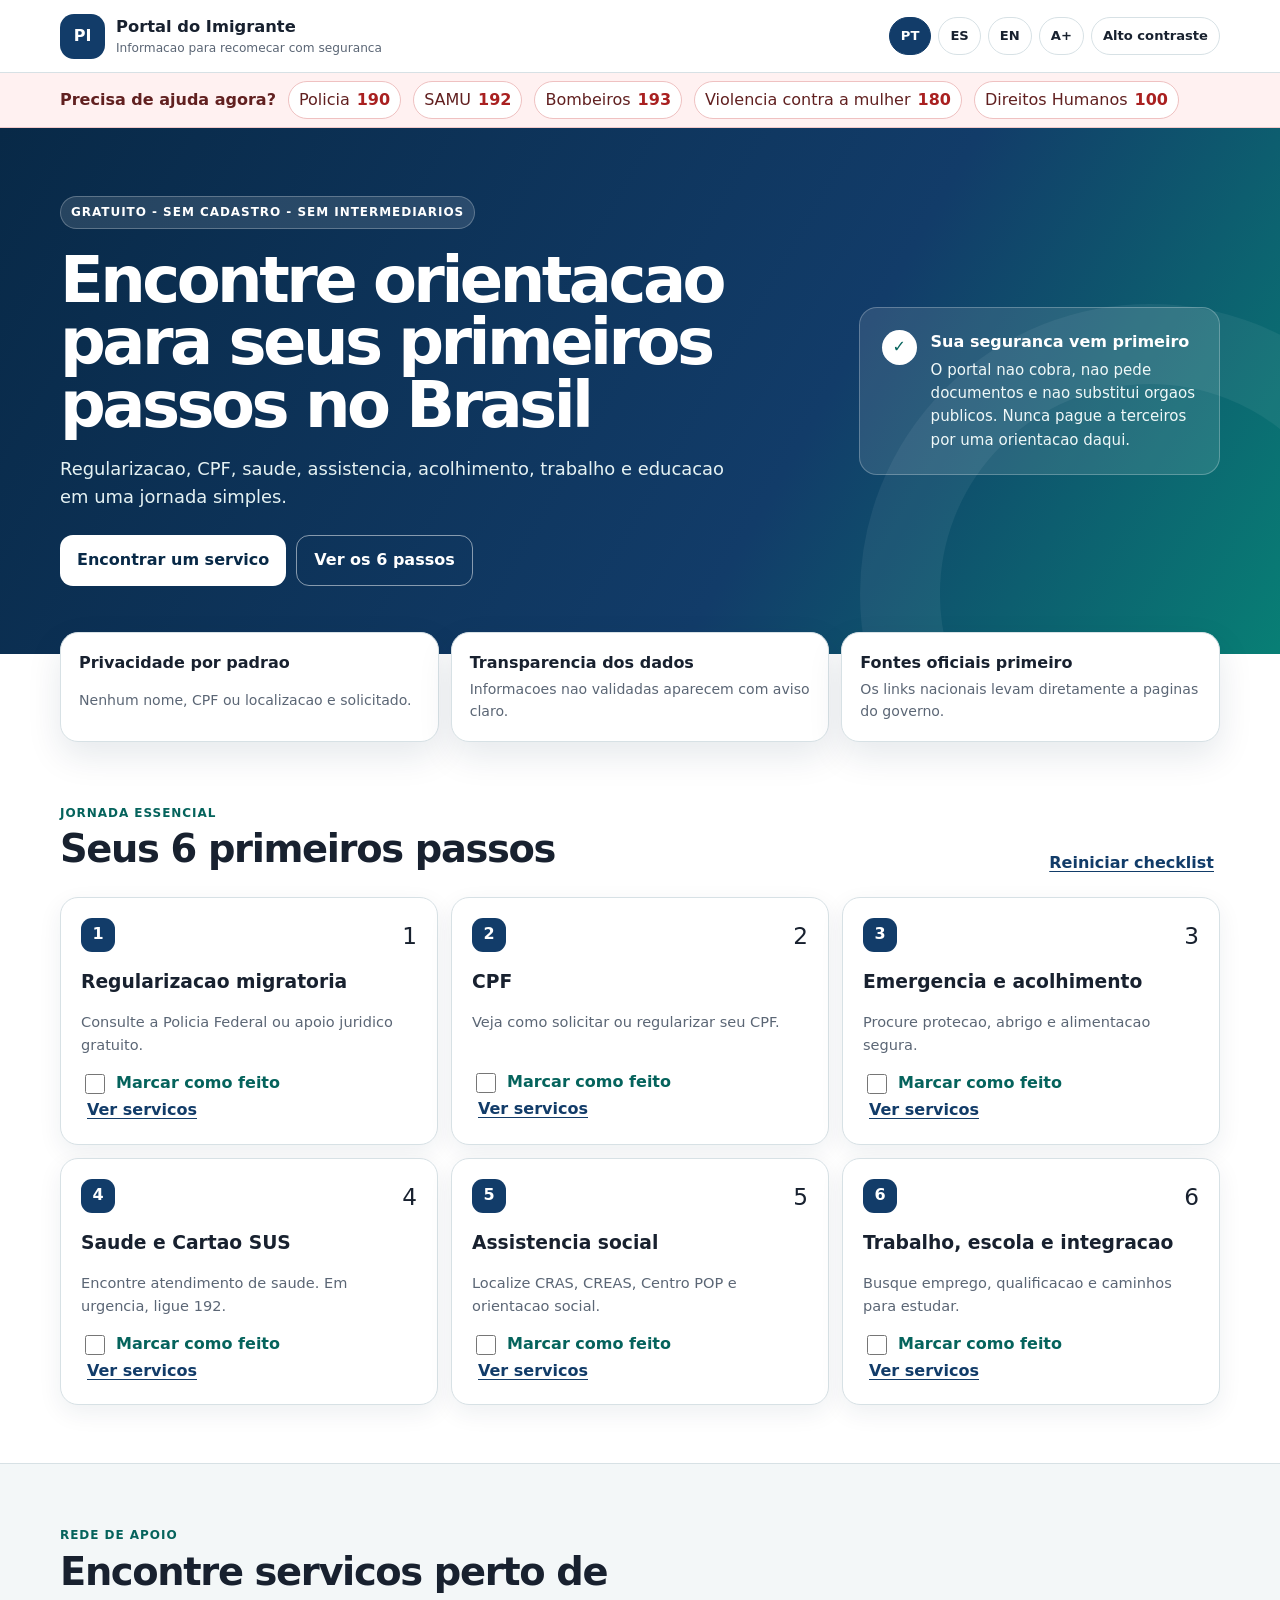
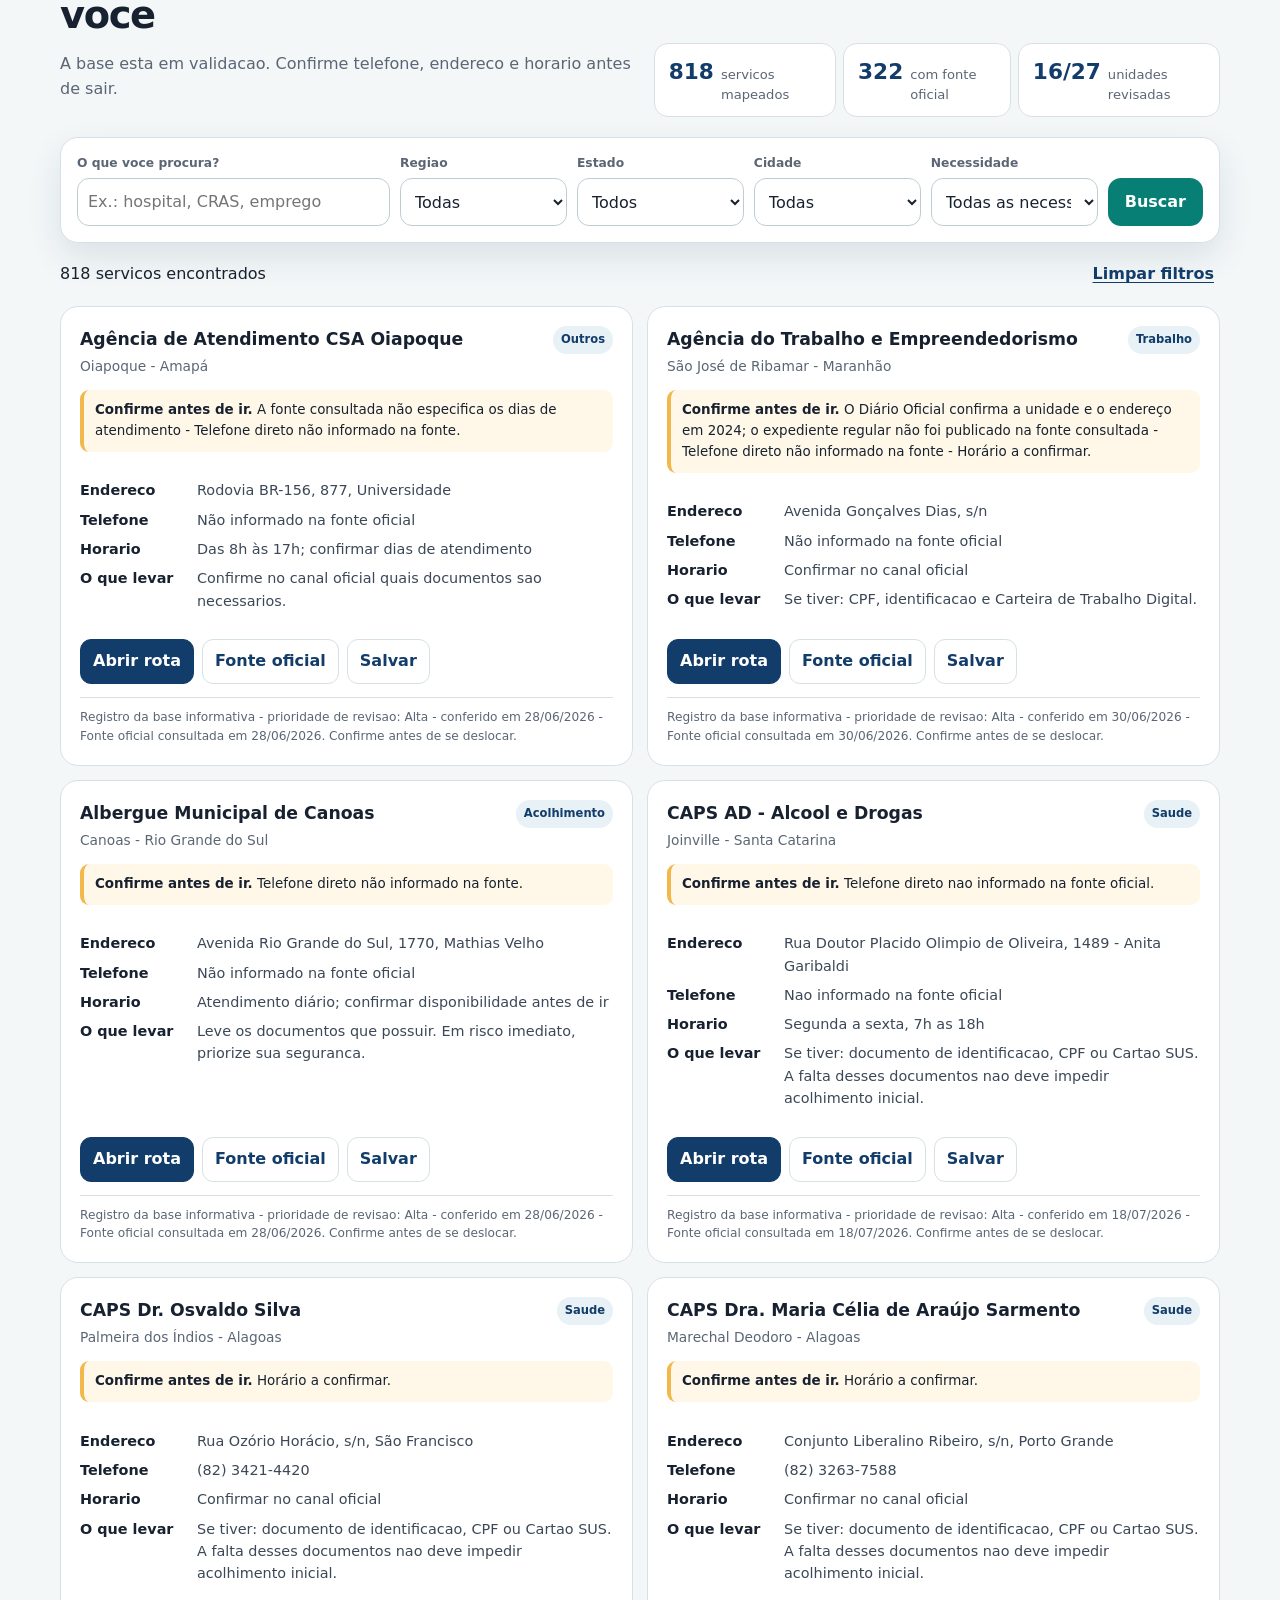
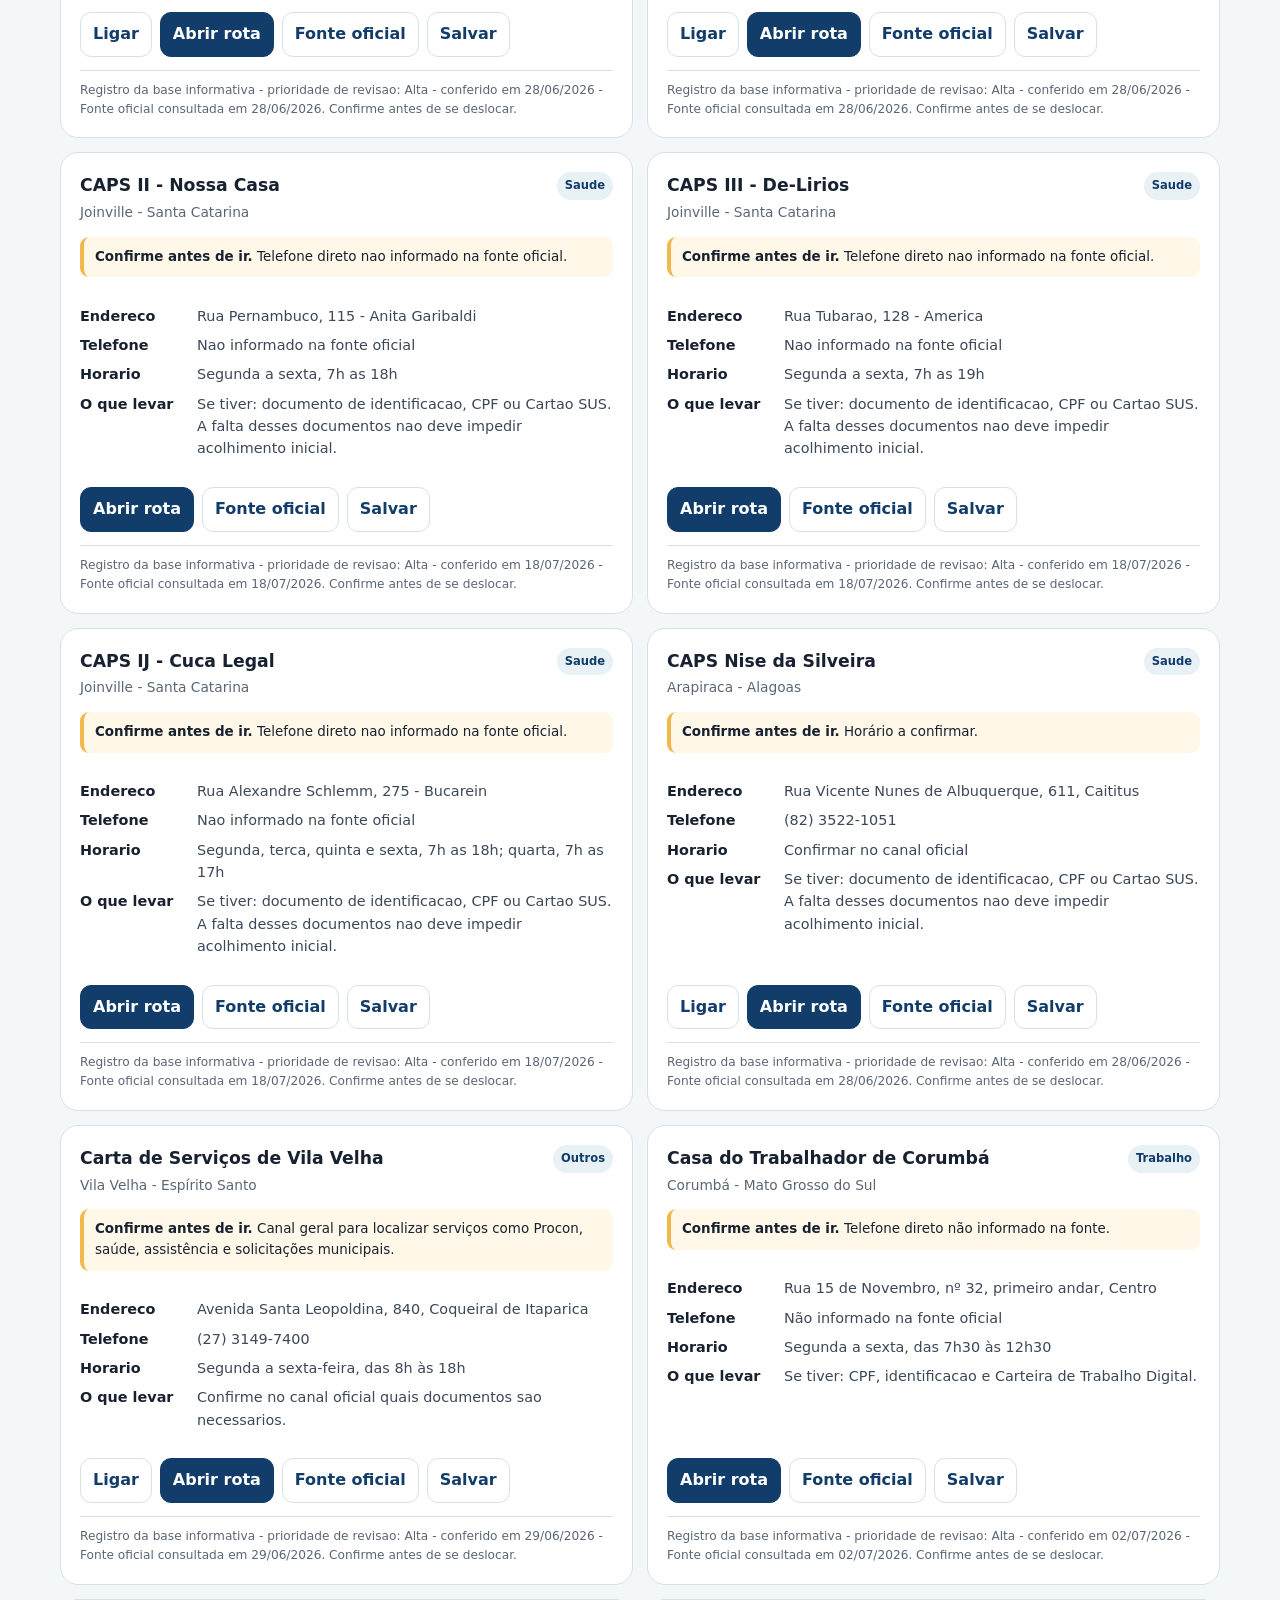
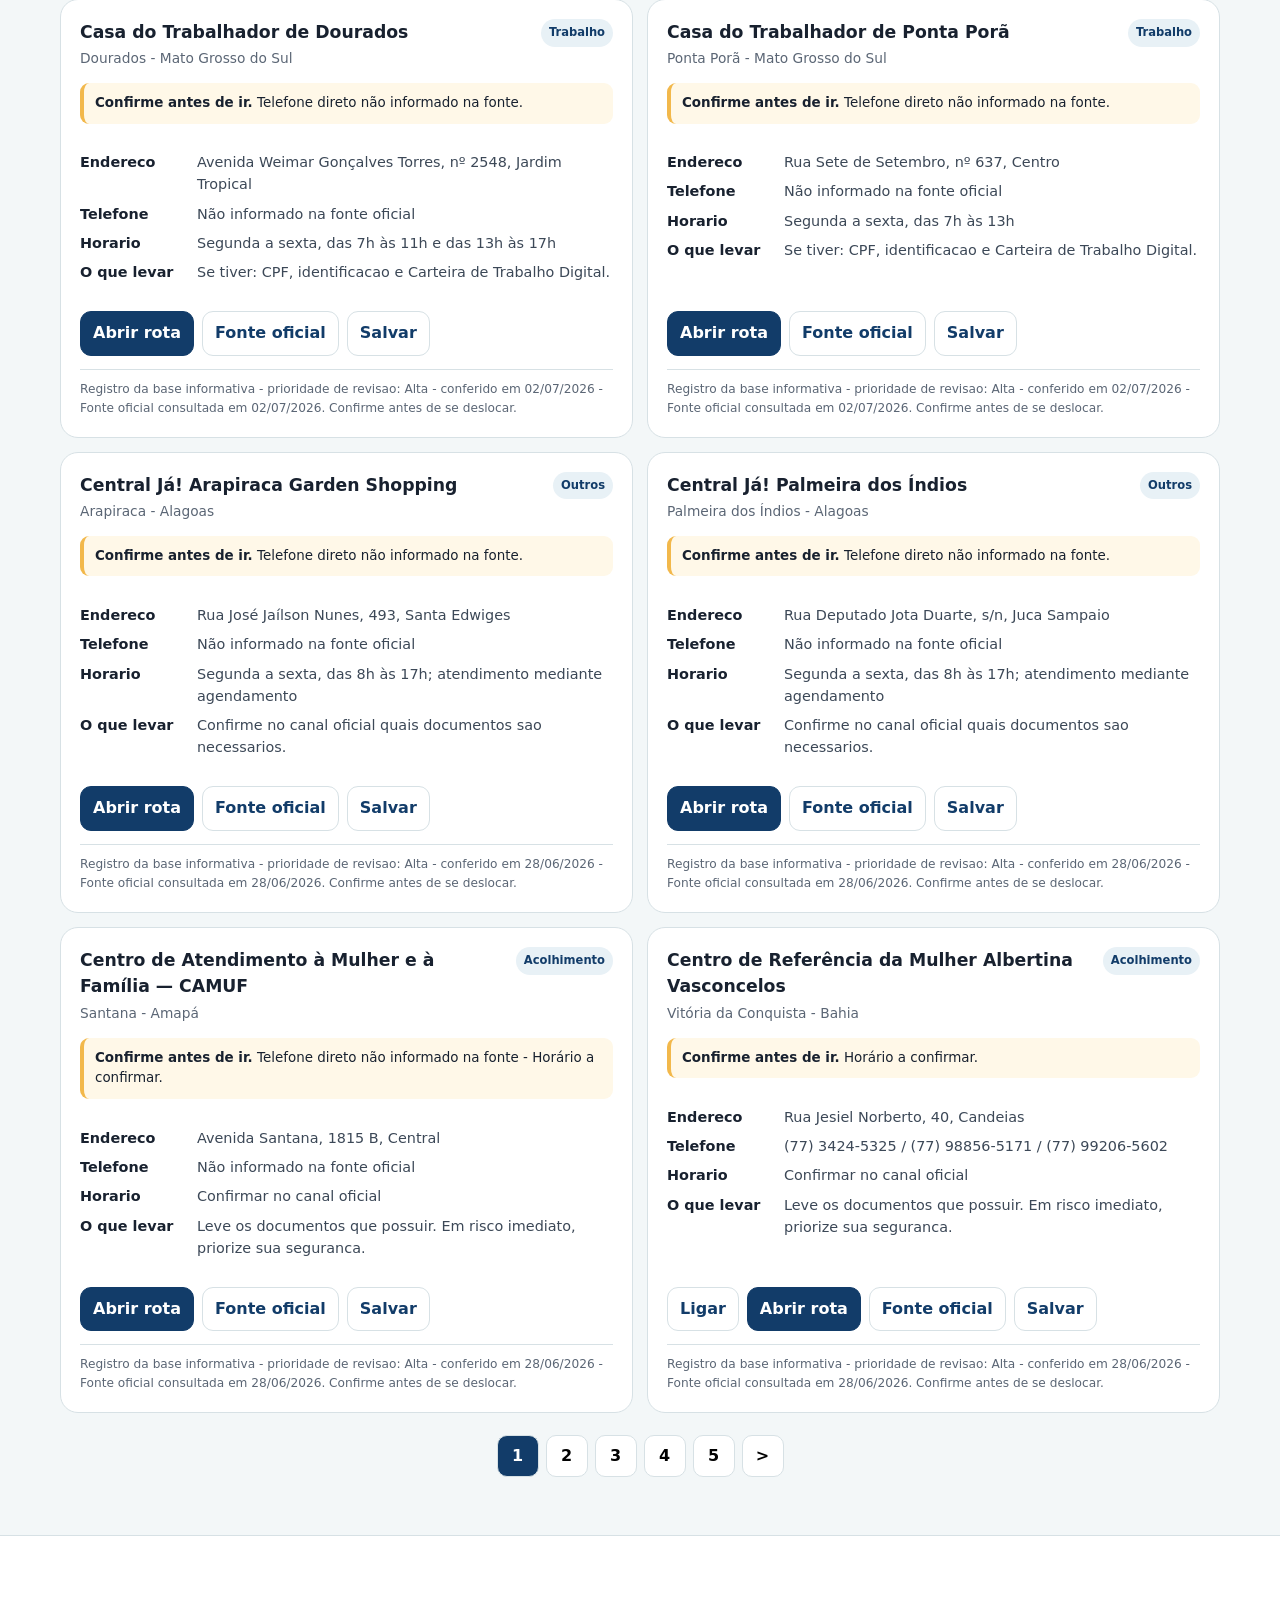
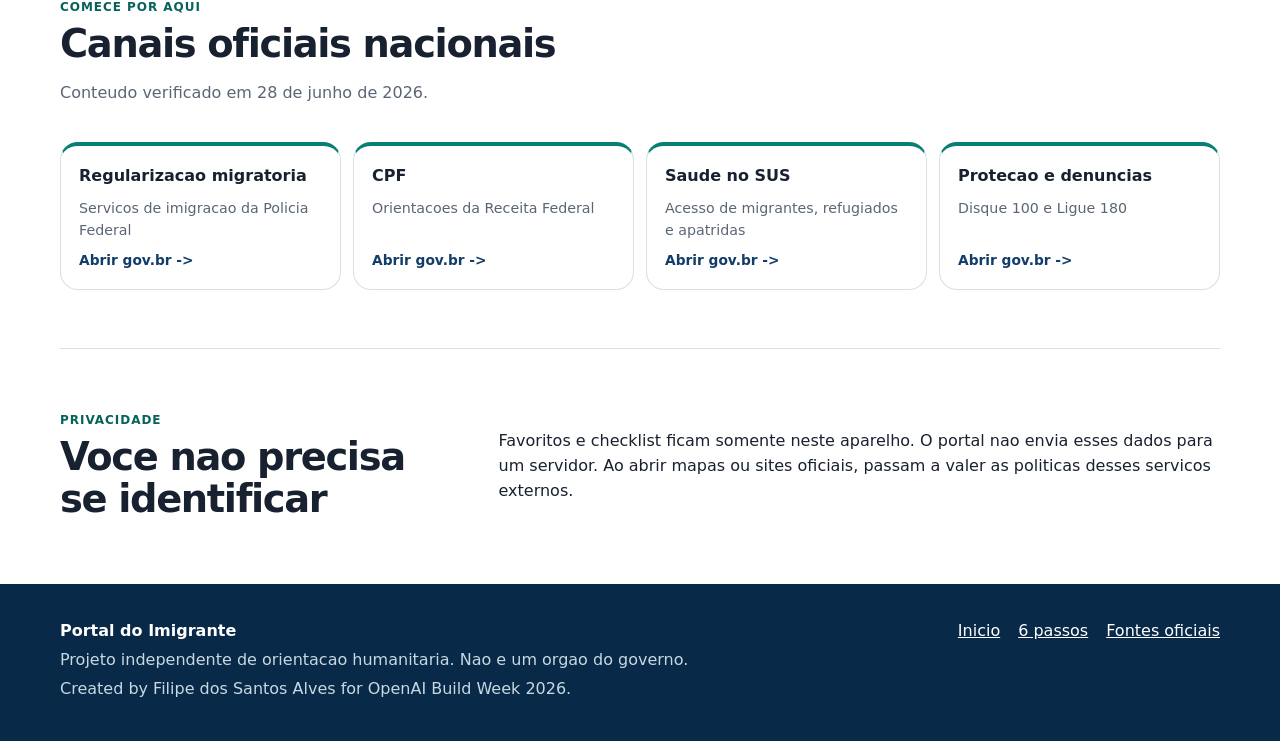
==== index.html @ 04afab51 "Add creator credit to site footers" ====
<!doctype html>
<html lang="pt-BR">
<head>
  <meta charset="utf-8">
  <meta name="viewport" content="width=device-width,initial-scale=1">
  <meta name="description" content="Orientacao gratuita e segura para migrantes e refugiados encontrarem servicos essenciais no Brasil.">
  <meta name="theme-color" content="#123c69">
  <meta name="color-scheme" content="light dark">
  <meta http-equiv="Content-Security-Policy" content="default-src 'self'; style-src 'self'; script-src 'self'; img-src 'self' data:; connect-src 'self'; object-src 'none'; base-uri 'self'; form-action 'self'">
  <title>Portal do Imigrante | Orientacao segura e gratuita</title>
  <link rel="manifest" href="manifest.webmanifest">
  <link rel="stylesheet" href="styles.css">
</head>
<body>
  <a class="skip-link" href="#conteudo">Pular para o conteudo</a>
  <header class="site-header">
    <div class="wrap header-row">
      <a class="brand" href="#inicio" aria-label="Portal do Imigrante - inicio">
        <span class="brand-mark" aria-hidden="true">PI</span>
        <span><strong>Portal do Imigrante</strong><small>Informacao para recomecar com seguranca</small></span>
      </a>
      <div class="header-actions" aria-label="Acessibilidade e idioma">
        <div class="language" role="group" aria-label="Idioma da interface">
          <button class="chip active" data-lang="pt" aria-pressed="true">PT</button>
          <button class="chip" data-lang="es" aria-pressed="false">ES</button>
          <button class="chip" data-lang="en" aria-pressed="false">EN</button>
        </div>
        <button class="icon-button" id="fontButton" aria-label="Aumentar tamanho do texto">A+</button>
        <button class="icon-button" id="contrastButton" aria-pressed="false">Alto contraste</button>
      </div>
    </div>
  </header>

  <aside class="emergency-bar" aria-label="Canais nacionais de emergencia">
    <div class="wrap emergency-row">
      <strong>Precisa de ajuda agora?</strong>
      <a href="tel:190"><span>Policia</span><b>190</b></a>
      <a href="tel:192"><span>SAMU</span><b>192</b></a>
      <a href="tel:193"><span>Bombeiros</span><b>193</b></a>
      <a href="tel:180"><span>Violencia contra a mulher</span><b>180</b></a>
      <a href="tel:100"><span>Direitos Humanos</span><b>100</b></a>
    </div>
  </aside>

  <main id="conteudo">
    <section class="hero" id="inicio">
      <div class="wrap hero-grid">
        <div>
          <span class="eyebrow" data-i18n="free">Gratuito - sem cadastro - sem intermediarios</span>
          <h1 data-i18n="heroTitle">Encontre orientacao para seus primeiros passos no Brasil</h1>
          <p data-i18n="heroText">Regularizacao, CPF, saude, assistencia, acolhimento, trabalho e educacao em uma jornada simples.</p>
          <div class="hero-actions">
            <a class="button primary" href="#busca" data-i18n="findService">Encontrar um servico</a>
            <a class="button secondary" href="#passos" data-i18n="seeSteps">Ver os 6 passos</a>
          </div>
        </div>
        <div class="safety-card" role="note">
          <span class="safety-icon" aria-hidden="true">✓</span>
          <div>
            <strong data-i18n="safetyTitle">Sua seguranca vem primeiro</strong>
            <p data-i18n="safetyText">O portal nao cobra, nao pede documentos e nao substitui orgaos publicos. Nunca pague a terceiros por uma orientacao daqui.</p>
          </div>
        </div>
      </div>
    </section>

    <section class="trust wrap" aria-label="Compromissos do portal">
      <article><b data-i18n="trustPrivacyTitle">Privacidade por padrao</b><span data-i18n="trustPrivacyText">Nenhum nome, CPF ou localizacao e solicitado.</span></article>
      <article><b data-i18n="trustDataTitle">Transparencia dos dados</b><span data-i18n="trustDataText">Informacoes nao validadas aparecem com aviso claro.</span></article>
      <article><b data-i18n="trustSourcesTitle">Fontes oficiais primeiro</b><span data-i18n="trustSourcesText">Os links nacionais levam diretamente a paginas do governo.</span></article>
    </section>

    <section class="section wrap" id="passos">
      <div class="section-heading">
        <div><span class="kicker" data-i18n="stepsKicker">Jornada essencial</span><h2 data-i18n="stepsTitle">Seus 6 primeiros passos</h2></div>
        <button class="text-button" id="resetSteps" data-i18n="resetSteps">Reiniciar checklist</button>
      </div>
      <div class="steps" id="stepsGrid"></div>
    </section>

    <section class="section search-section" id="busca">
      <div class="wrap">
        <div class="section-heading">
          <div>
            <span class="kicker" data-i18n="supportKicker">Rede de apoio</span>
            <h2 data-i18n="searchTitle">Encontre servicos perto de voce</h2>
            <p class="muted" data-i18n="searchNote">A base esta em validacao. Confirme telefone, endereco e horario antes de sair.</p>
          </div>
          <div class="base-stats header-actions" aria-label="Situacao da base">
            <div class="base-badge"><b id="baseTotal">--</b><span>servicos mapeados</span></div>
            <div class="base-badge"><b id="officialTotal">--</b><span>com fonte oficial</span></div>
            <div class="base-badge"><b id="coverageTotal">--</b><span>unidades revisadas</span></div>
          </div>
        </div>
        <form class="search-panel" id="searchForm" role="search">
          <label class="field field-wide"><span data-i18n="queryLabel">O que voce procura?</span><input id="query" type="search" placeholder="Ex.: hospital, CRAS, emprego" data-i18n-placeholder="queryPlaceholder" autocomplete="off"></label>
          <label class="field"><span data-i18n="regionLabel">Regiao</span><select id="region"><option value="">Todas</option></select></label>
          <label class="field"><span data-i18n="stateLabel">Estado</span><select id="state"><option value="">Todos</option></select></label>
          <label class="field"><span data-i18n="cityLabel">Cidade</span><select id="city"><option value="">Todas</option></select></label>
          <label class="field"><span data-i18n="categoryLabel">Necessidade</span><select id="category"></select></label>
          <button class="button primary search-button" type="submit" data-i18n="searchButton">Buscar</button>
        </form>
        <div class="filter-summary" aria-live="polite"><span id="resultCount" data-i18n="loadingServices">Carregando servicos...</span><button class="text-button" id="clearFilters" type="button" data-i18n="clearFilters">Limpar filtros</button></div>
        <div class="service-grid" id="serviceGrid" aria-live="polite"></div>
        <nav class="pagination" id="pagination" aria-label="Paginacao dos servicos"></nav>
      </div>
    </section>

    <section class="section wrap" id="oficiais">
      <div class="section-heading"><div><span class="kicker" data-i18n="officialKicker">Comece por aqui</span><h2 data-i18n="officialTitle">Canais oficiais nacionais</h2><p class="muted" data-i18n="officialNote">Conteudo verificado em 28 de junho de 2026.</p></div></div>
      <div class="official-grid">
        <a href="https://www.gov.br/pf/pt-br/assuntos/carta-de-servicos/migracao" target="_blank" rel="noopener noreferrer"><b data-i18n="migration">Regularizacao migratoria</b><span data-i18n="migrationText">Servicos de imigracao da Policia Federal</span><em data-i18n="openGov">Abrir gov.br -></em></a>
        <a href="https://www.gov.br/receitafederal/pt-br/assuntos/orientacao-tributaria/cadastros/cpf/assuntos-relacionados/perguntas-e-respostas" target="_blank" rel="noopener noreferrer"><b data-i18n="cpf">CPF</b><span data-i18n="cpfText">Orientacoes da Receita Federal</span><em data-i18n="openGov">Abrir gov.br -></em></a>
        <a href="https://www.gov.br/saude/pt-br/composicao/saps/equidade-em-saude/migrantes-refugiadas-e-apatridas" target="_blank" rel="noopener noreferrer"><b data-i18n="sus">Saude no SUS</b><span data-i18n="susText">Acesso de migrantes, refugiados e apatridas</span><em data-i18n="openGov">Abrir gov.br -></em></a>
        <a href="https://www.gov.br/mdh/pt-br/campanha/direitoshumanosparatodos/disque-100-e-ligue-180" target="_blank" rel="noopener noreferrer"><b data-i18n="protection">Protecao e denuncias</b><span data-i18n="protectionText">Disque 100 e Ligue 180</span><em data-i18n="openGov">Abrir gov.br -></em></a>
      </div>
    </section>

    <section class="section wrap privacy">
      <div><span class="kicker" data-i18n="privacyKicker">Privacidade</span><h2 data-i18n="privacyTitle">Voce nao precisa se identificar</h2></div>
      <p data-i18n="privacyText">Favoritos e checklist ficam somente neste aparelho. O portal nao envia esses dados para um servidor. Ao abrir mapas ou sites oficiais, passam a valer as politicas desses servicos externos.</p>
    </section>
  </main>

  <footer>
    <div class="wrap footer-row">
      <div><b>Portal do Imigrante</b><p data-i18n="footerNote">Projeto independente de orientacao humanitaria. Nao e um orgao do governo.</p><p>Created by Filipe dos Santos Alves for OpenAI Build Week 2026.</p></div>
      <div><a href="#inicio" data-i18n="footerHome">Inicio</a><a href="#passos" data-i18n="footerSteps">6 passos</a><a href="#oficiais" data-i18n="footerSources">Fontes oficiais</a></div>
    </div>
  </footer>
  <div class="toast" id="toast" role="status" aria-live="polite"></div>
  <script src="data/services.js" defer></script>
  <script src="app.js" defer></script>
</body>
</html>
---- styles.css ----
:root{--navy:#123c69;--navy-deep:#082947;--teal:#087f75;--teal-dark:#05635c;--coral:#d64545;--amber:#f2b84b;--ink:#18212f;--muted:#5b6675;--paper:#fff;--wash:#f3f7f8;--line:#d7e1e5;--focus:#ffbf47;--radius:18px;--shadow:0 14px 35px rgba(8,41,71,.1);--font-size:16px}*{box-sizing:border-box}html{scroll-behavior:smooth;font-size:var(--font-size)}body{margin:0;font-family:Inter,ui-sans-serif,system-ui,-apple-system,"Segoe UI",sans-serif;color:var(--ink);background:var(--paper);line-height:1.55}a{color:inherit}button,input,select{font:inherit}button{cursor:pointer}.wrap{width:min(1160px,calc(100% - 32px));margin-inline:auto}.skip-link{position:fixed;z-index:9999;top:8px;left:8px;transform:translateY(-150%);background:var(--focus);color:#111;padding:10px 14px;border-radius:10px;font-weight:800}.skip-link:focus{transform:none}:focus-visible{outline:3px solid var(--focus);outline-offset:3px}.site-header{position:sticky;top:0;z-index:100;background:rgba(255,255,255,.96);border-bottom:1px solid var(--line);backdrop-filter:blur(14px)}.header-row{min-height:72px;display:flex;align-items:center;justify-content:space-between;gap:18px}.brand{display:flex;align-items:center;gap:11px;text-decoration:none}.brand-mark{width:45px;height:45px;border-radius:14px;display:grid;place-items:center;background:var(--navy);color:#fff;font-weight:900}.brand strong,.brand small{display:block}.brand strong{font-size:1.02rem}.brand small{color:var(--muted);font-size:.76rem}.header-actions,.language{display:flex;align-items:center;gap:7px}.chip,.icon-button{border:1px solid var(--line);background:#fff;color:var(--ink);border-radius:999px;padding:8px 11px;font-weight:800;font-size:.82rem}.chip.active{background:var(--navy);border-color:var(--navy);color:#fff}.emergency-bar{background:#fff1f1;border-bottom:1px solid #f2caca;color:#612020}.emergency-row{min-height:54px;display:flex;align-items:center;gap:12px;overflow-x:auto;padding-block:7px}.emergency-row>strong{white-space:nowrap}.emergency-row a{display:flex;align-items:center;gap:7px;white-space:nowrap;text-decoration:none;background:#fff;border:1px solid #efc1c1;border-radius:999px;padding:6px 10px}.emergency-row b{color:#a92020}.hero{background:linear-gradient(120deg,var(--navy-deep),var(--navy) 62%,var(--teal));color:#fff;position:relative;overflow:hidden}.hero:after{content:"";position:absolute;width:420px;height:420px;border:80px solid rgba(255,255,255,.06);border-radius:50%;right:-160px;bottom:-230px}.hero-grid{display:grid;grid-template-columns:1.35fr .65fr;gap:48px;align-items:center;padding-block:68px;position:relative;z-index:1}.eyebrow,.kicker{font-size:.75rem;letter-spacing:.08em;text-transform:uppercase;font-weight:900}.eyebrow{display:inline-flex;padding:6px 10px;border-radius:999px;background:rgba(255,255,255,.12);border:1px solid rgba(255,255,255,.25)}h1{font-size:clamp(2.4rem,5vw,4.6rem);line-height:.98;letter-spacing:-.055em;max-width:850px;margin:20px 0 18px}h2{font-size:clamp(1.65rem,3vw,2.4rem);line-height:1.1;letter-spacing:-.035em;margin:4px 0 6px}.hero p{font-size:1.12rem;max-width:680px;color:#e5f2f3}.hero-actions{display:flex;gap:10px;flex-wrap:wrap;margin-top:25px}.button{border:0;border-radius:13px;min-height:48px;padding:12px 17px;text-decoration:none;font-weight:900;display:inline-flex;align-items:center;justify-content:center}.button.primary{background:var(--teal);color:#fff}.hero .button.primary{background:#fff;color:var(--navy-deep)}.button.secondary{background:transparent;color:#fff;border:1px solid rgba(255,255,255,.5)}.safety-card{background:rgba(255,255,255,.11);border:1px solid rgba(255,255,255,.25);padding:22px;border-radius:var(--radius);display:flex;gap:14px}.safety-card p{font-size:.94rem;margin:4px 0 0;color:#eff8f8}.safety-icon{flex:0 0 auto;width:35px;height:35px;border-radius:50%;display:grid;place-items:center;background:#fff;color:var(--teal-dark);font-weight:900}.trust{display:grid;grid-template-columns:repeat(3,1fr);gap:12px;margin-top:-22px;position:relative;z-index:3}.trust article{display:grid;gap:3px;padding:18px;background:#fff;border:1px solid var(--line);box-shadow:var(--shadow);border-radius:var(--radius)}.trust span,.muted{color:var(--muted)}.trust span{font-size:.88rem}.section{padding-block:58px}.section-heading{display:flex;align-items:end;justify-content:space-between;gap:20px;margin-bottom:20px}.kicker{color:var(--teal-dark)}.text-button{border:0;background:transparent;color:var(--navy);font-weight:850;text-decoration:underline;text-underline-offset:3px}.steps{display:grid;grid-template-columns:repeat(3,1fr);gap:13px}.step{padding:20px;border:1px solid var(--line);border-radius:var(--radius);background:#fff;box-shadow:0 8px 24px rgba(8,41,71,.07);position:relative}.step-top{display:flex;justify-content:space-between;gap:12px}.step-number{width:34px;height:34px;border-radius:11px;display:grid;place-items:center;background:var(--navy);color:#fff;font-weight:900}.step-icon{font-size:1.45rem}.step h3{margin:14px 0 7px}.step p{color:var(--muted);font-size:.91rem;min-height:44px}.step label{display:flex;align-items:center;gap:8px;color:var(--teal-dark);font-weight:850}.step input{width:20px;height:20px}.step.done{background:#edfaf7;border-color:#77c9bd}.search-section{background:var(--wash);border-block:1px solid var(--line)}.base-badge{display:flex;align-items:baseline;gap:7px;background:#fff;border:1px solid var(--line);padding:11px 14px;border-radius:14px}.base-badge b{font-size:1.35rem;color:var(--navy)}.base-badge span{font-size:.82rem;color:var(--muted)}.search-panel{background:#fff;border:1px solid var(--line);box-shadow:var(--shadow);border-radius:var(--radius);padding:16px;display:grid;grid-template-columns:1.35fr repeat(4,.72fr) auto;gap:10px;align-items:end}.field{display:grid;gap:5px;min-width:0}.field span{font-size:.77rem;font-weight:850;color:var(--muted)}.field input,.field select{width:100%;min-height:48px;border:1px solid #bfcdd3;border-radius:12px;background:#fff;color:var(--ink);padding:10px}.search-button{min-width:90px}.filter-summary{display:flex;align-items:center;justify-content:space-between;gap:12px;padding-block:18px}.service-grid{display:grid;grid-template-columns:repeat(2,1fr);gap:14px}.service-card{background:#fff;border:1px solid var(--line);border-radius:var(--radius);padding:19px;display:flex;flex-direction:column;gap:13px}.service-card header{display:flex;justify-content:space-between;gap:12px}.service-card h3{font-size:1.08rem;margin:0}.location{color:var(--muted);font-size:.86rem;margin-top:3px}.tag{display:inline-flex;align-self:flex-start;border-radius:999px;padding:5px 8px;background:#e8f1f6;color:var(--navy);font-size:.72rem;font-weight:900;white-space:nowrap}.warning{border-left:4px solid var(--amber);background:#fff8e8;padding:10px 11px;border-radius:9px;font-size:.84rem}.meta{display:grid;gap:7px;font-size:.9rem}.meta div{display:grid;grid-template-columns:110px 1fr;gap:7px}.meta dt{font-weight:850}.meta dd{margin:0;color:#3c4857}.service-actions{display:flex;gap:8px;flex-wrap:wrap;margin-top:auto}.service-actions a,.service-actions button{min-height:42px;padding:9px 12px;border-radius:11px;border:1px solid var(--line);background:#fff;text-decoration:none;font-weight:850;color:var(--navy)}.service-actions .route{background:var(--navy);color:#fff;border-color:var(--navy)}.service-actions button.saved{background:#fff0bd;color:#5b4200;border-color:#e7c963}.service-note{font-size:.76rem;color:var(--muted);border-top:1px solid var(--line);padding-top:10px}.empty{grid-column:1/-1;text-align:center;padding:42px;border:1px dashed #aebdc4;border-radius:var(--radius);background:#fff}.pagination{display:flex;justify-content:center;gap:7px;margin-top:22px}.pagination button{min-width:42px;height:42px;border:1px solid var(--line);background:#fff;border-radius:10px;font-weight:850}.pagination button.active{background:var(--navy);color:#fff}.official-grid{display:grid;grid-template-columns:repeat(4,1fr);gap:12px}.official-grid a{display:flex;flex-direction:column;gap:8px;text-decoration:none;border:1px solid var(--line);border-top:4px solid var(--teal);border-radius:var(--radius);padding:18px;background:#fff}.official-grid span{color:var(--muted);font-size:.89rem;min-height:45px}.official-grid em{font-style:normal;color:var(--navy);font-weight:850;font-size:.86rem}.privacy{display:grid;grid-template-columns:.7fr 1.3fr;gap:50px;align-items:center;border-top:1px solid var(--line)}footer{background:var(--navy-deep);color:#fff;padding:35px 0}.footer-row{display:flex;justify-content:space-between;gap:25px}.footer-row p{color:#c8d8e3;margin:4px 0}.footer-row a{margin-left:18px}.toast{position:fixed;left:50%;bottom:22px;z-index:999;transform:translate(-50%,25px);opacity:0;pointer-events:none;background:#111;color:#fff;border-radius:12px;padding:11px 15px;transition:.2s}.toast.show{opacity:1;transform:translate(-50%,0)}body.contrast{--paper:#000;--wash:#0d0d0d;--ink:#fff;--muted:#efefef;--line:#fff;--navy:#ffe600;--navy-deep:#000;--teal:#00f5c4;--teal-dark:#00f5c4;background:#000}body.contrast .site-header,body.contrast .chip,body.contrast .icon-button,body.contrast .trust article,body.contrast .step,body.contrast .search-panel,body.contrast .field input,body.contrast .field select,body.contrast .service-card,body.contrast .official-grid a,body.contrast .base-badge,body.contrast .pagination button{background:#000;color:#fff}body.contrast .button.primary,body.contrast .pagination button.active{color:#000}body.contrast .warning{background:#241d00}body.contrast .tag{background:#151515;color:#fff}@media(max-width:980px){.hero-grid{grid-template-columns:1fr}.trust,.steps{grid-template-columns:1fr 1fr}.search-panel{grid-template-columns:1fr 1fr 1fr}.field-wide{grid-column:1/-1}.service-grid{grid-template-columns:1fr}.official-grid{grid-template-columns:1fr 1fr}}@media(max-width:680px){.wrap{width:min(100% - 22px,1160px)}.header-row{align-items:flex-start;padding-block:10px}.brand small{display:none}.header-actions{justify-content:flex-end;flex-wrap:wrap}.icon-button{font-size:.75rem}.emergency-row>strong{display:none}.hero-grid{padding-block:46px}.trust,.steps,.search-panel,.official-grid,.privacy{grid-template-columns:1fr}.section{padding-block:42px}.section-heading{align-items:flex-start;flex-direction:column}.search-button{width:100%}.meta div{grid-template-columns:1fr;gap:0}.footer-row{flex-direction:column}.footer-row a{margin:0 14px 0 0}}@media(prefers-reduced-motion:reduce){*{scroll-behavior:auto!important;transition:none!important}}
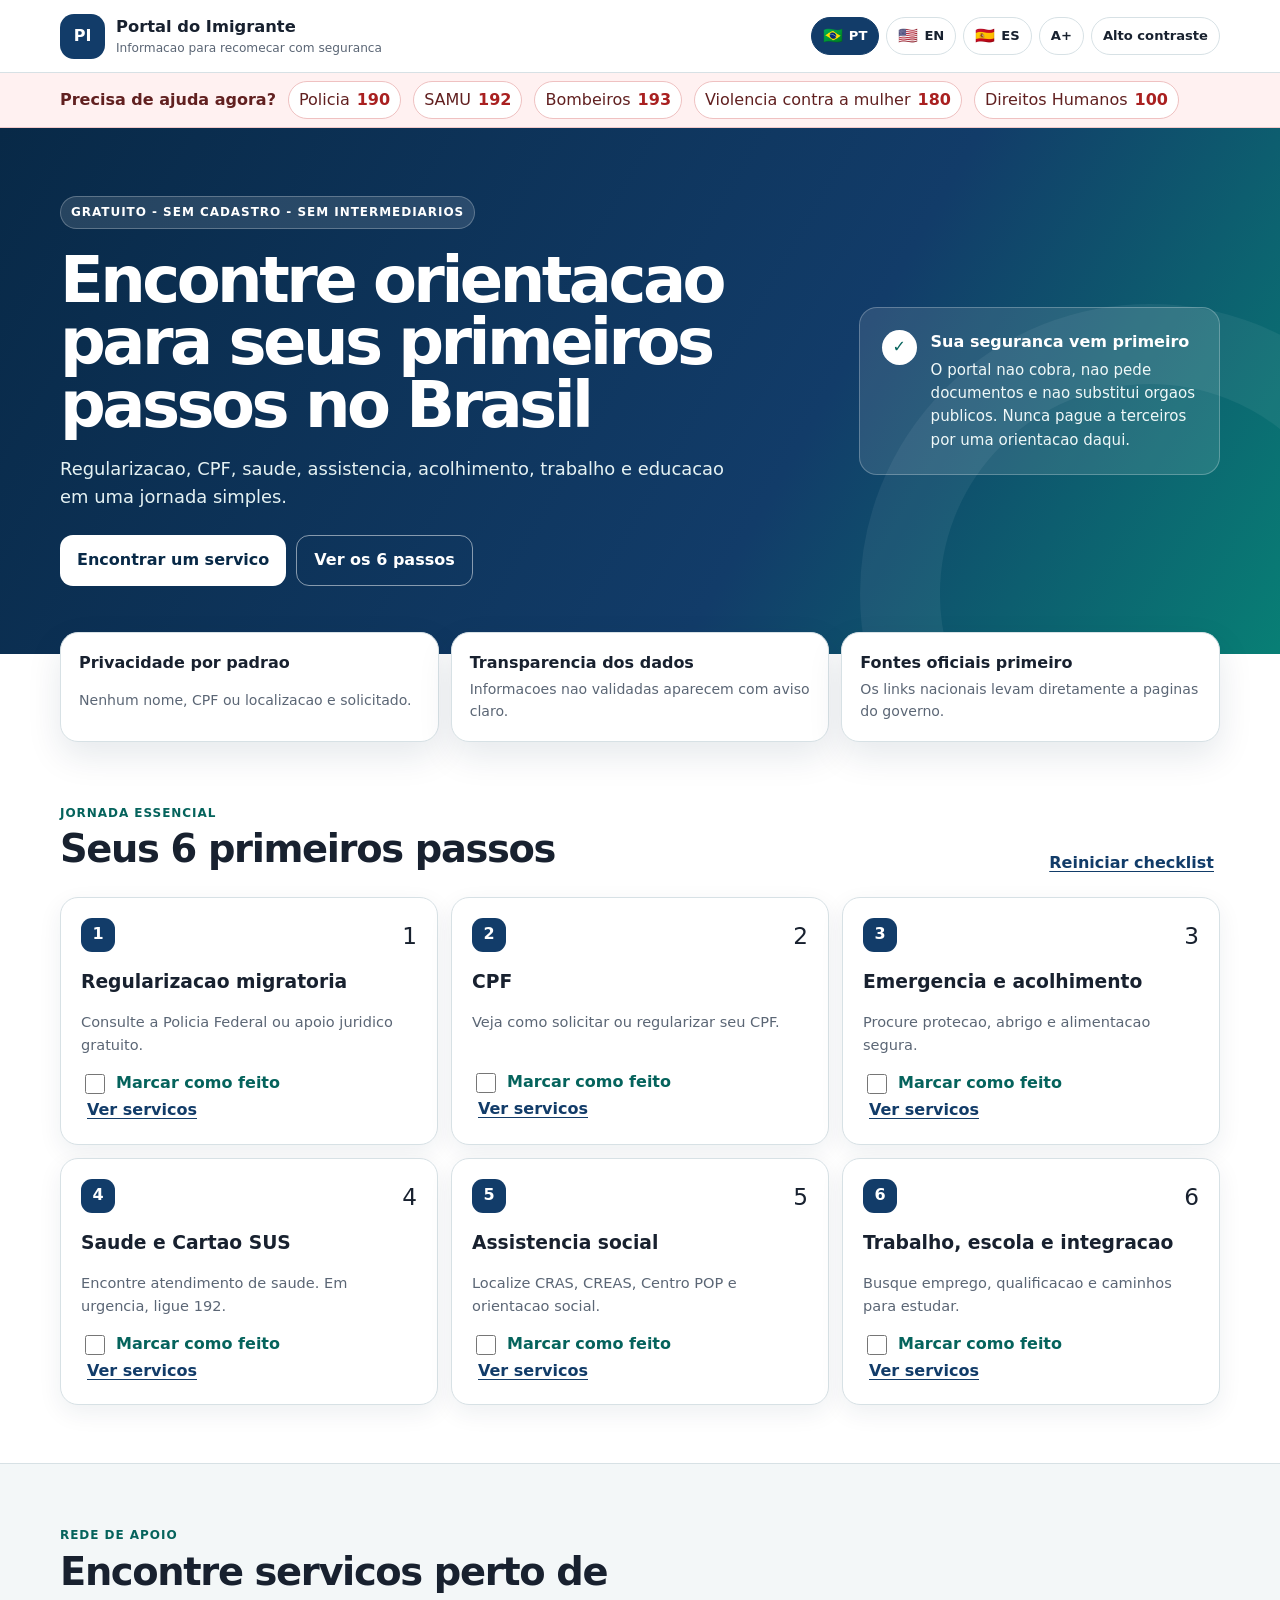
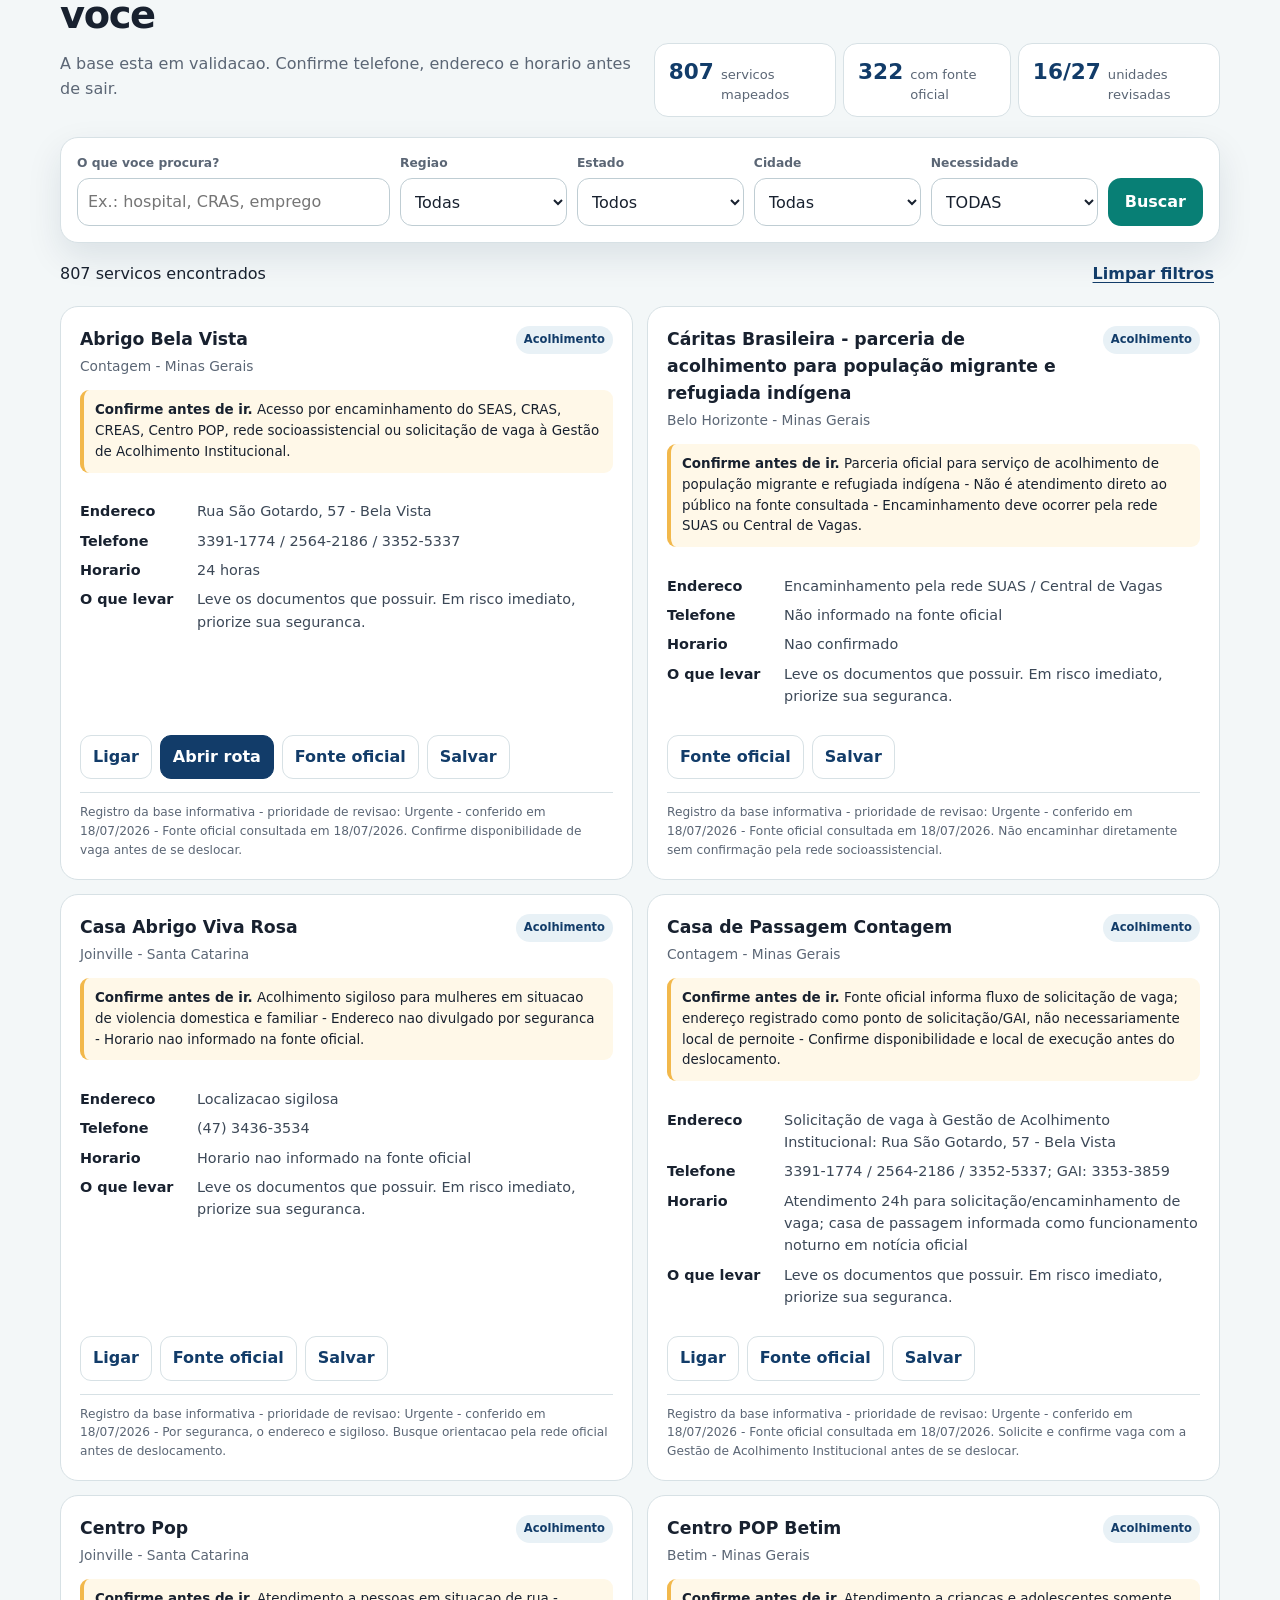
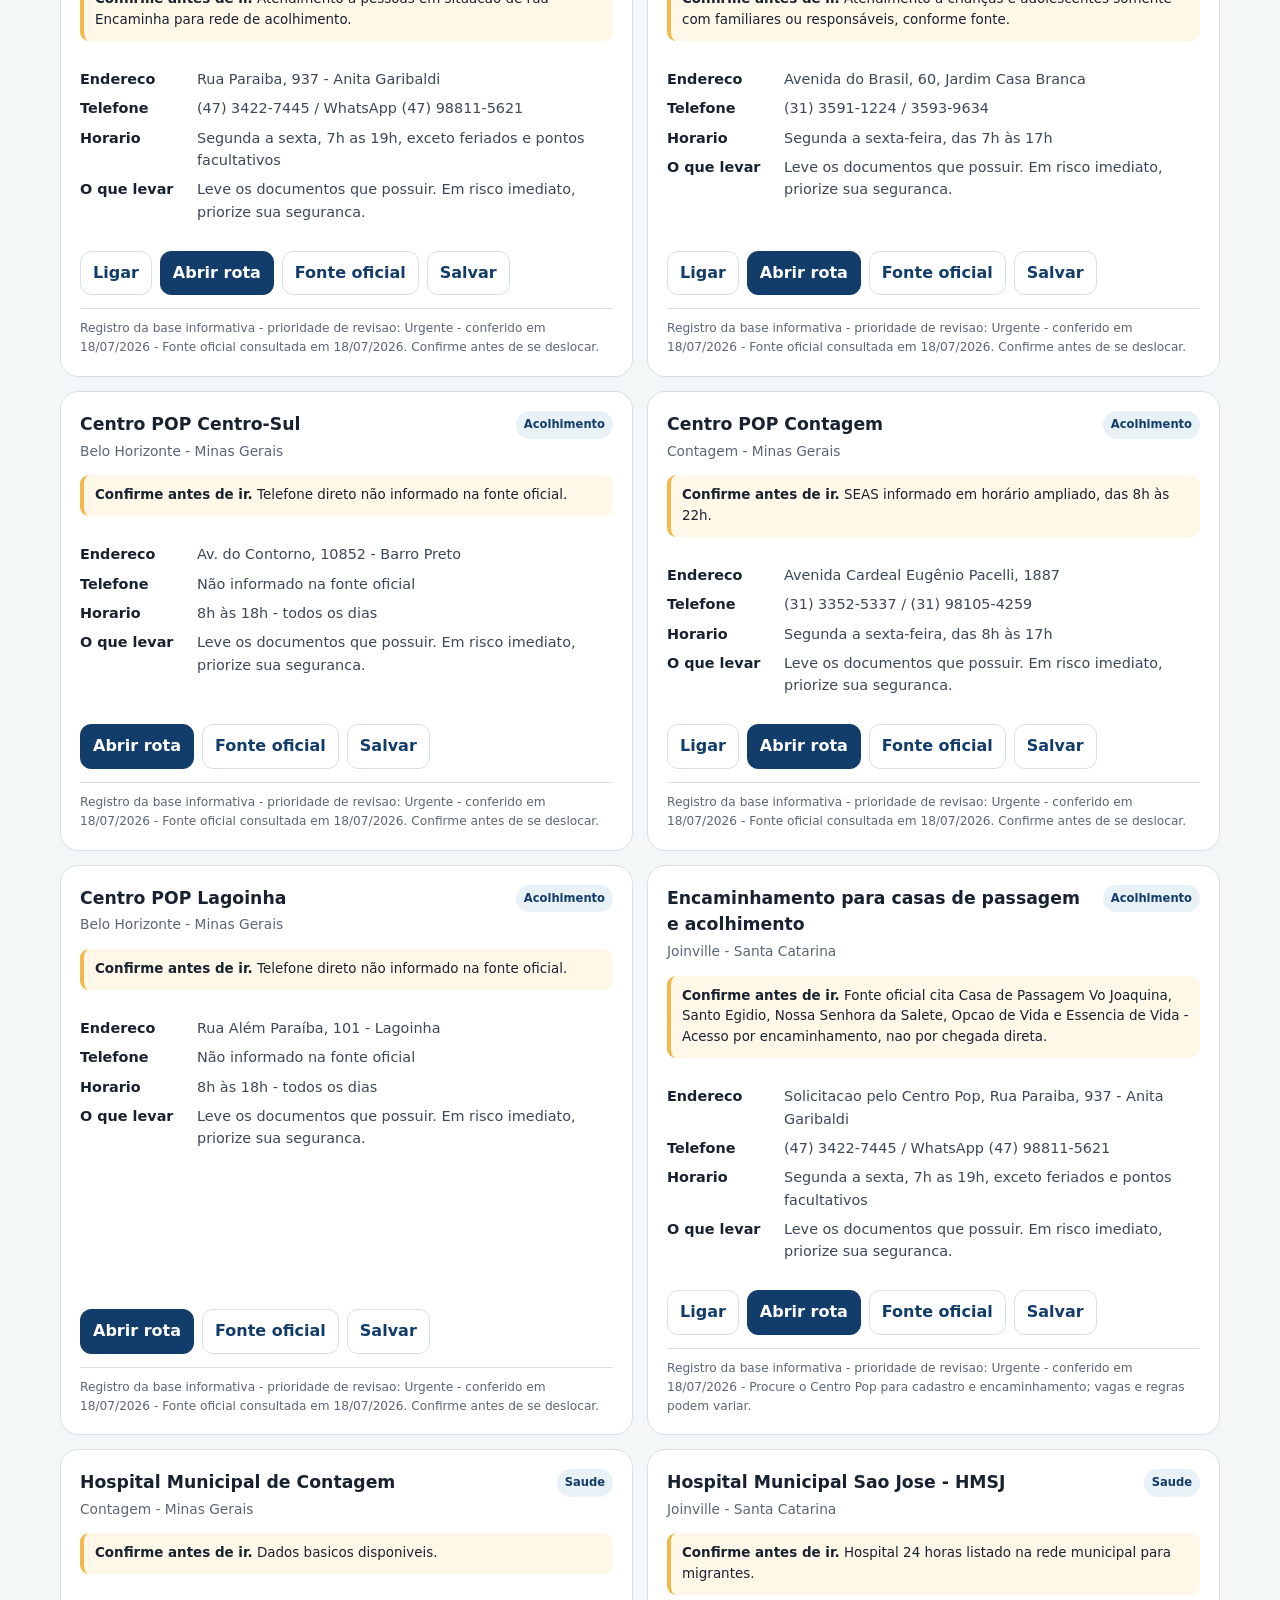
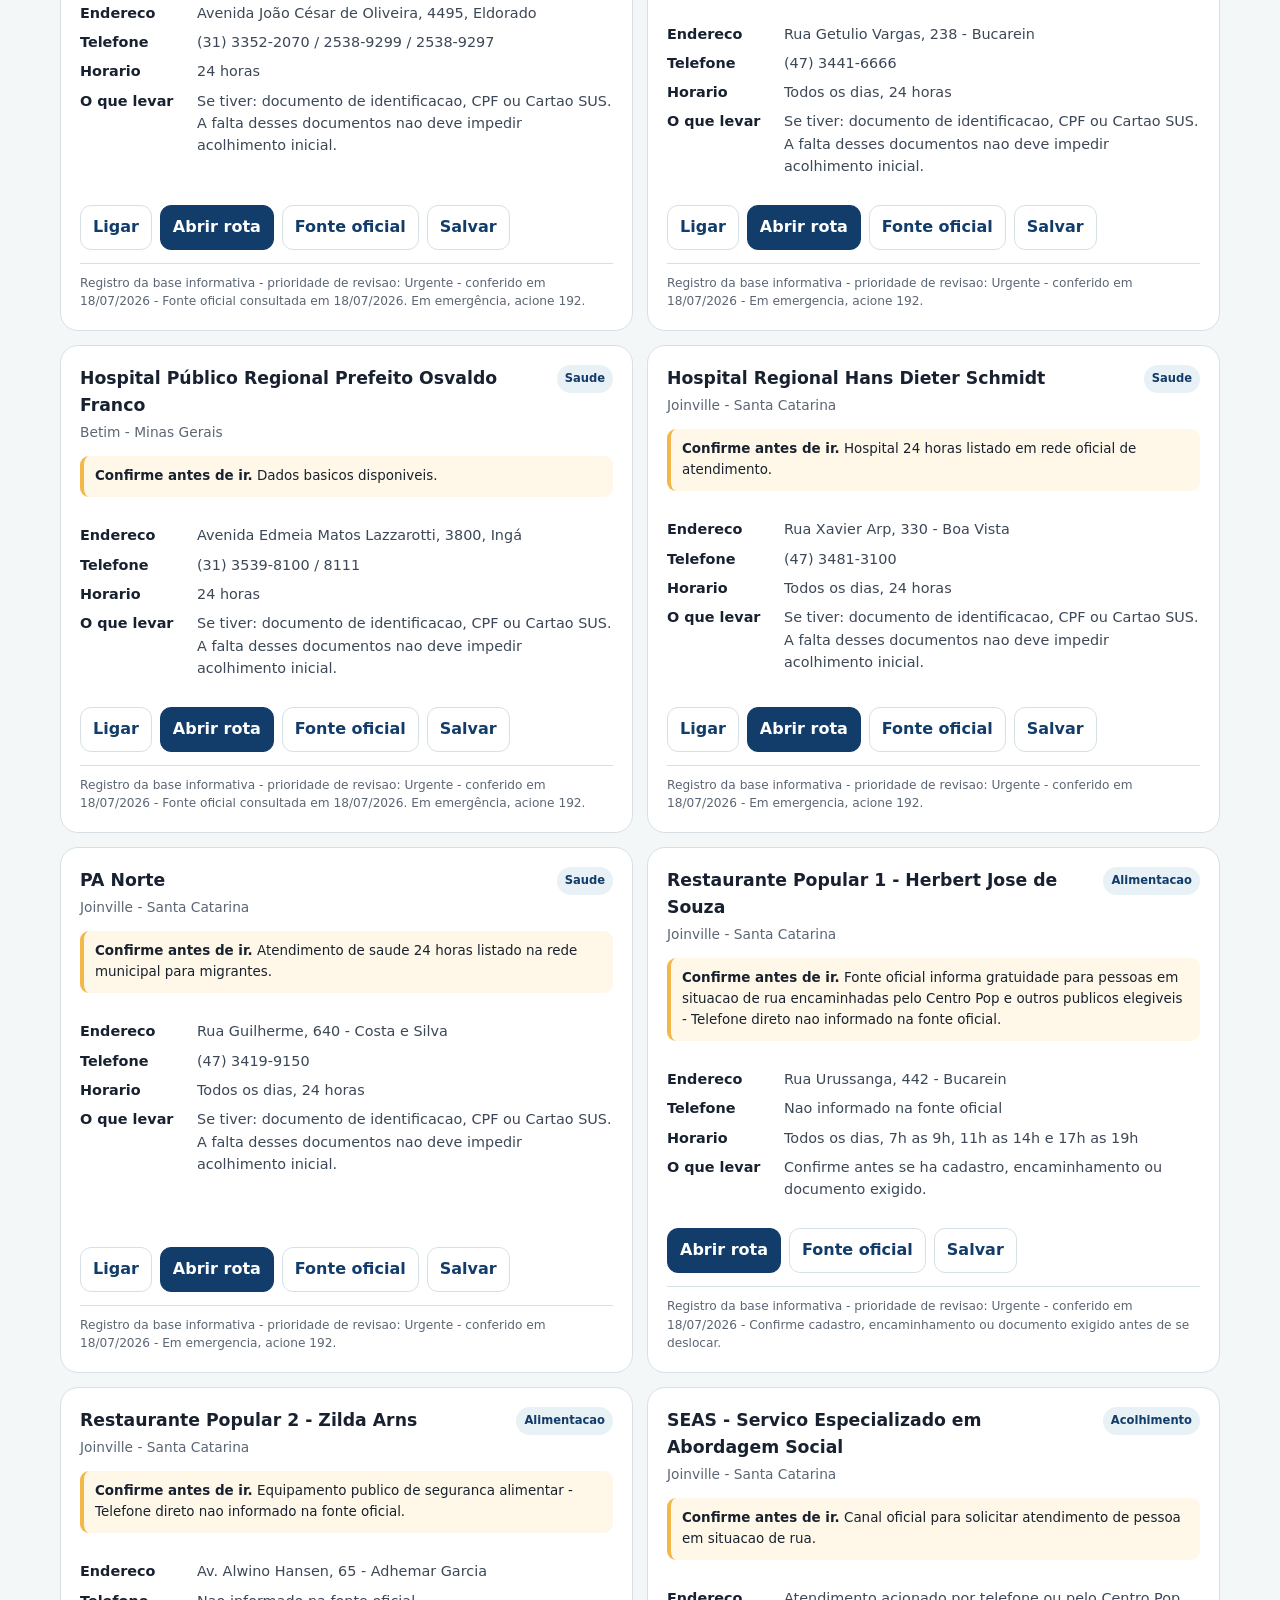
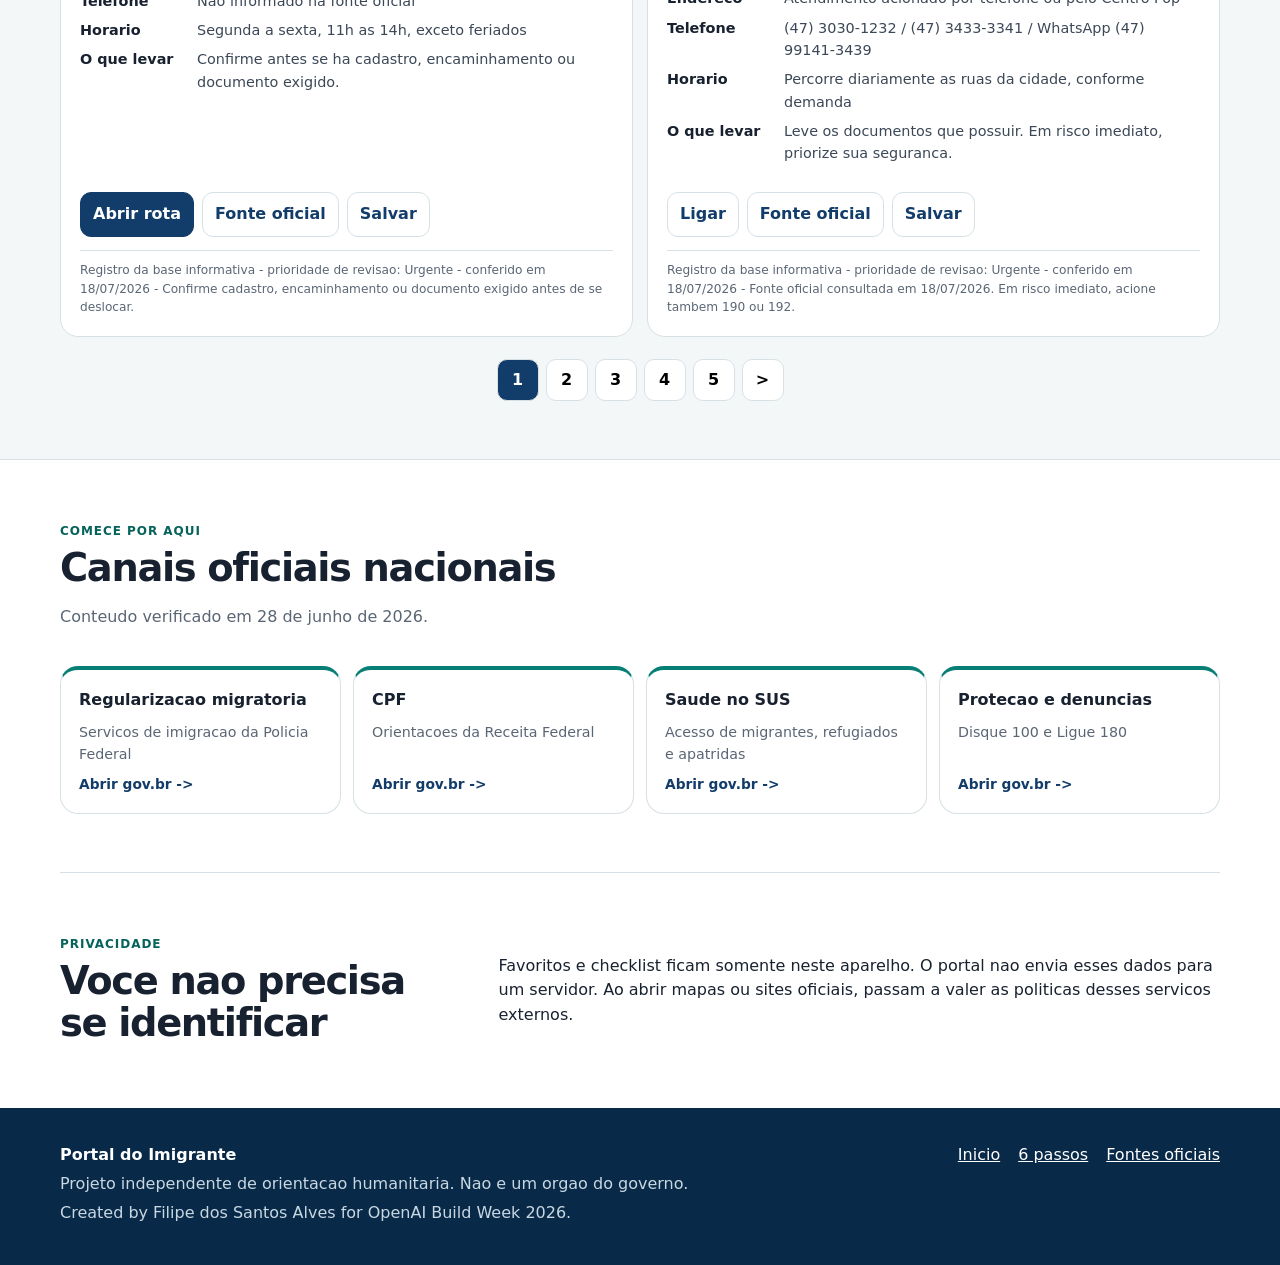
==== commit f5e9c730: "Add flags to language selector" ====
--- a/index.html
+++ b/index.html
@@ -10,6 +10,7 @@
   <title>Portal do Imigrante | Orientacao segura e gratuita</title>
   <link rel="manifest" href="manifest.webmanifest">
   <link rel="stylesheet" href="styles.css">
+  <link rel="stylesheet" href="language.css">
 </head>
 <body>
   <a class="skip-link" href="#conteudo">Pular para o conteudo</a>
@@ -21,9 +22,9 @@
       </a>
       <div class="header-actions" aria-label="Acessibilidade e idioma">
         <div class="language" role="group" aria-label="Idioma da interface">
-          <button class="chip active" data-lang="pt" aria-pressed="true">PT</button>
-          <button class="chip" data-lang="es" aria-pressed="false">ES</button>
-          <button class="chip" data-lang="en" aria-pressed="false">EN</button>
+          <button class="chip active" type="button" data-lang="pt" aria-label="Português do Brasil" aria-pressed="true"><span class="language-flag" aria-hidden="true">🇧🇷</span><span>PT</span></button>
+          <button class="chip" type="button" data-lang="en" aria-label="English" aria-pressed="false"><span class="language-flag" aria-hidden="true">🇺🇸</span><span>EN</span></button>
+          <button class="chip" type="button" data-lang="es" aria-label="Español" aria-pressed="false"><span class="language-flag" aria-hidden="true">🇪🇸</span><span>ES</span></button>
         </div>
         <button class="icon-button" id="fontButton" aria-label="Aumentar tamanho do texto">A+</button>
         <button class="icon-button" id="contrastButton" aria-pressed="false">Alto contraste</button>
--- a/language.css
+++ b/language.css
@@ -0,0 +1,33 @@
+.language .chip {
+  display: inline-flex;
+  align-items: center;
+  justify-content: center;
+  gap: 6px;
+  min-width: 62px;
+}
+
+.language-flag {
+  font-size: 1rem;
+  line-height: 1;
+}
+
+@media (max-width: 680px) {
+  .header-row {
+    align-items: stretch;
+    flex-direction: column;
+  }
+
+  .header-actions,
+  .language {
+    width: 100%;
+  }
+
+  .header-actions {
+    justify-content: flex-start;
+  }
+
+  .language .chip {
+    flex: 1;
+    min-width: 0;
+  }
+}
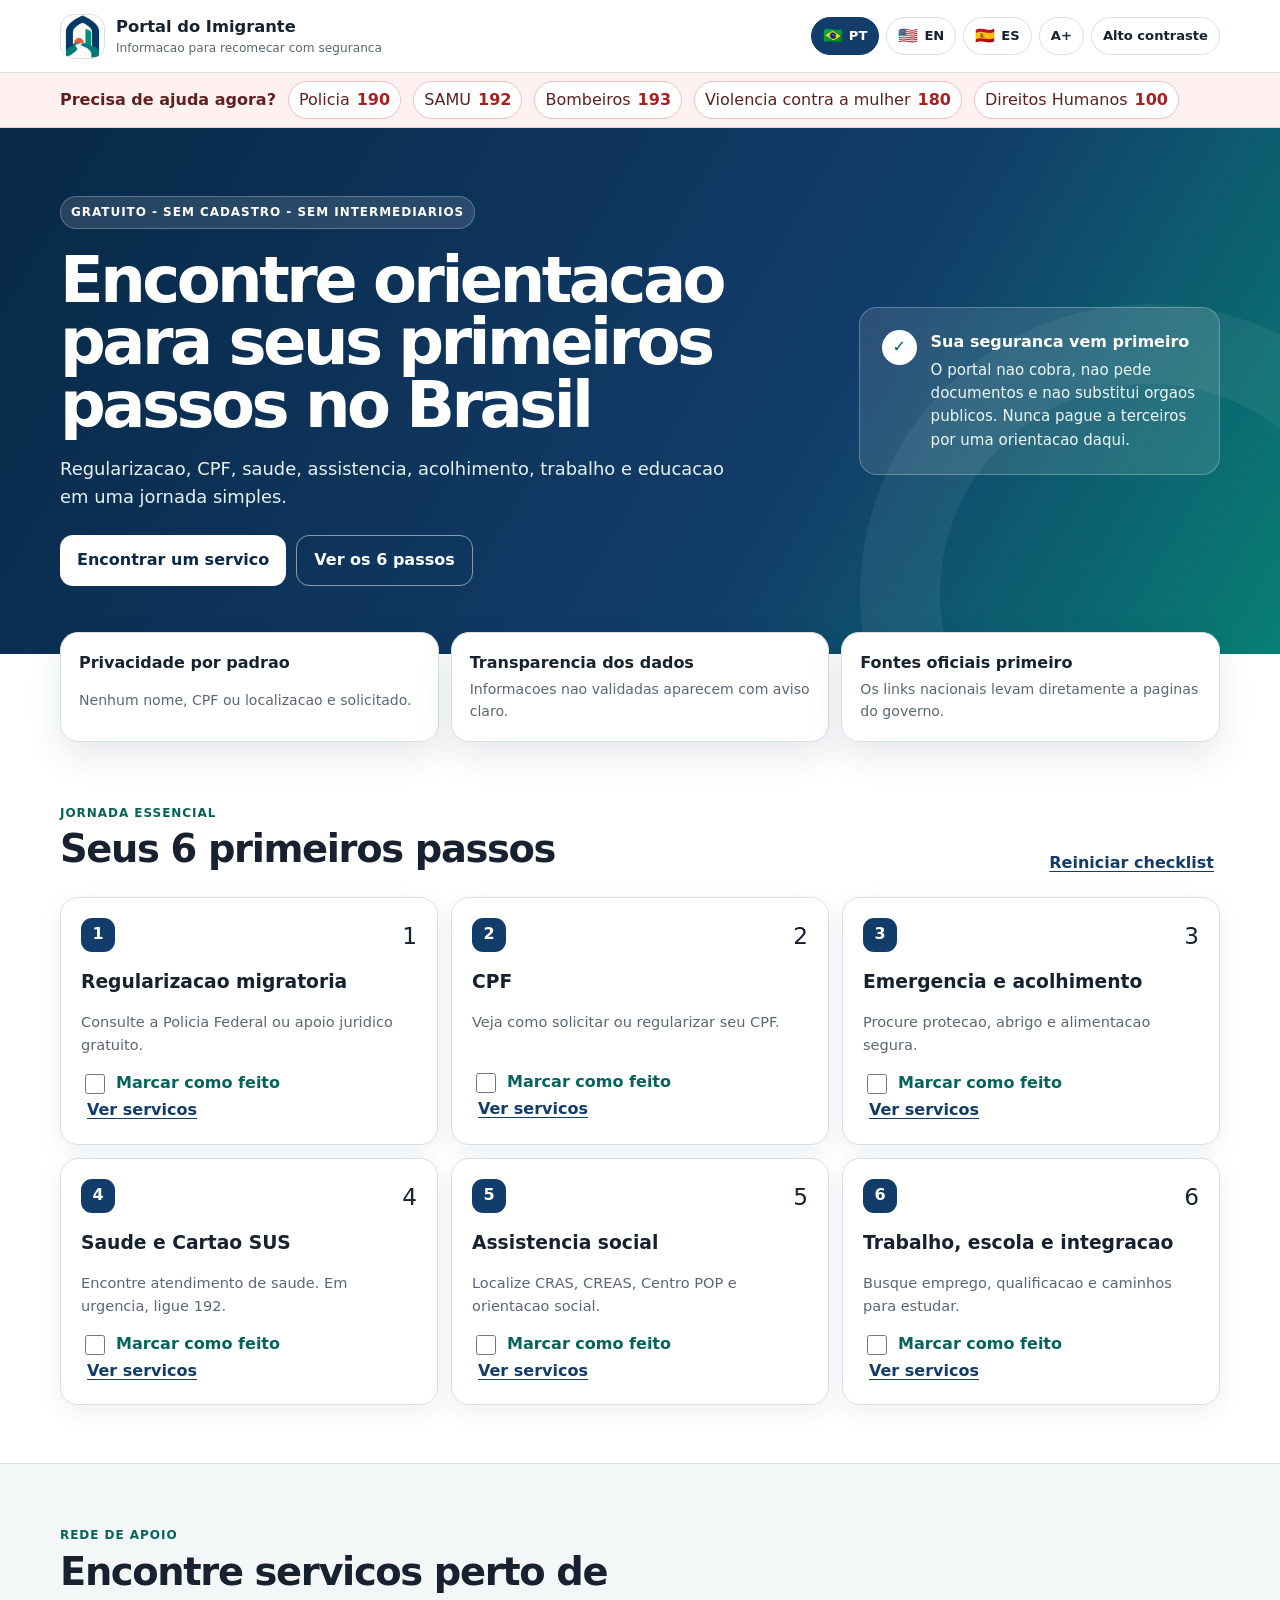
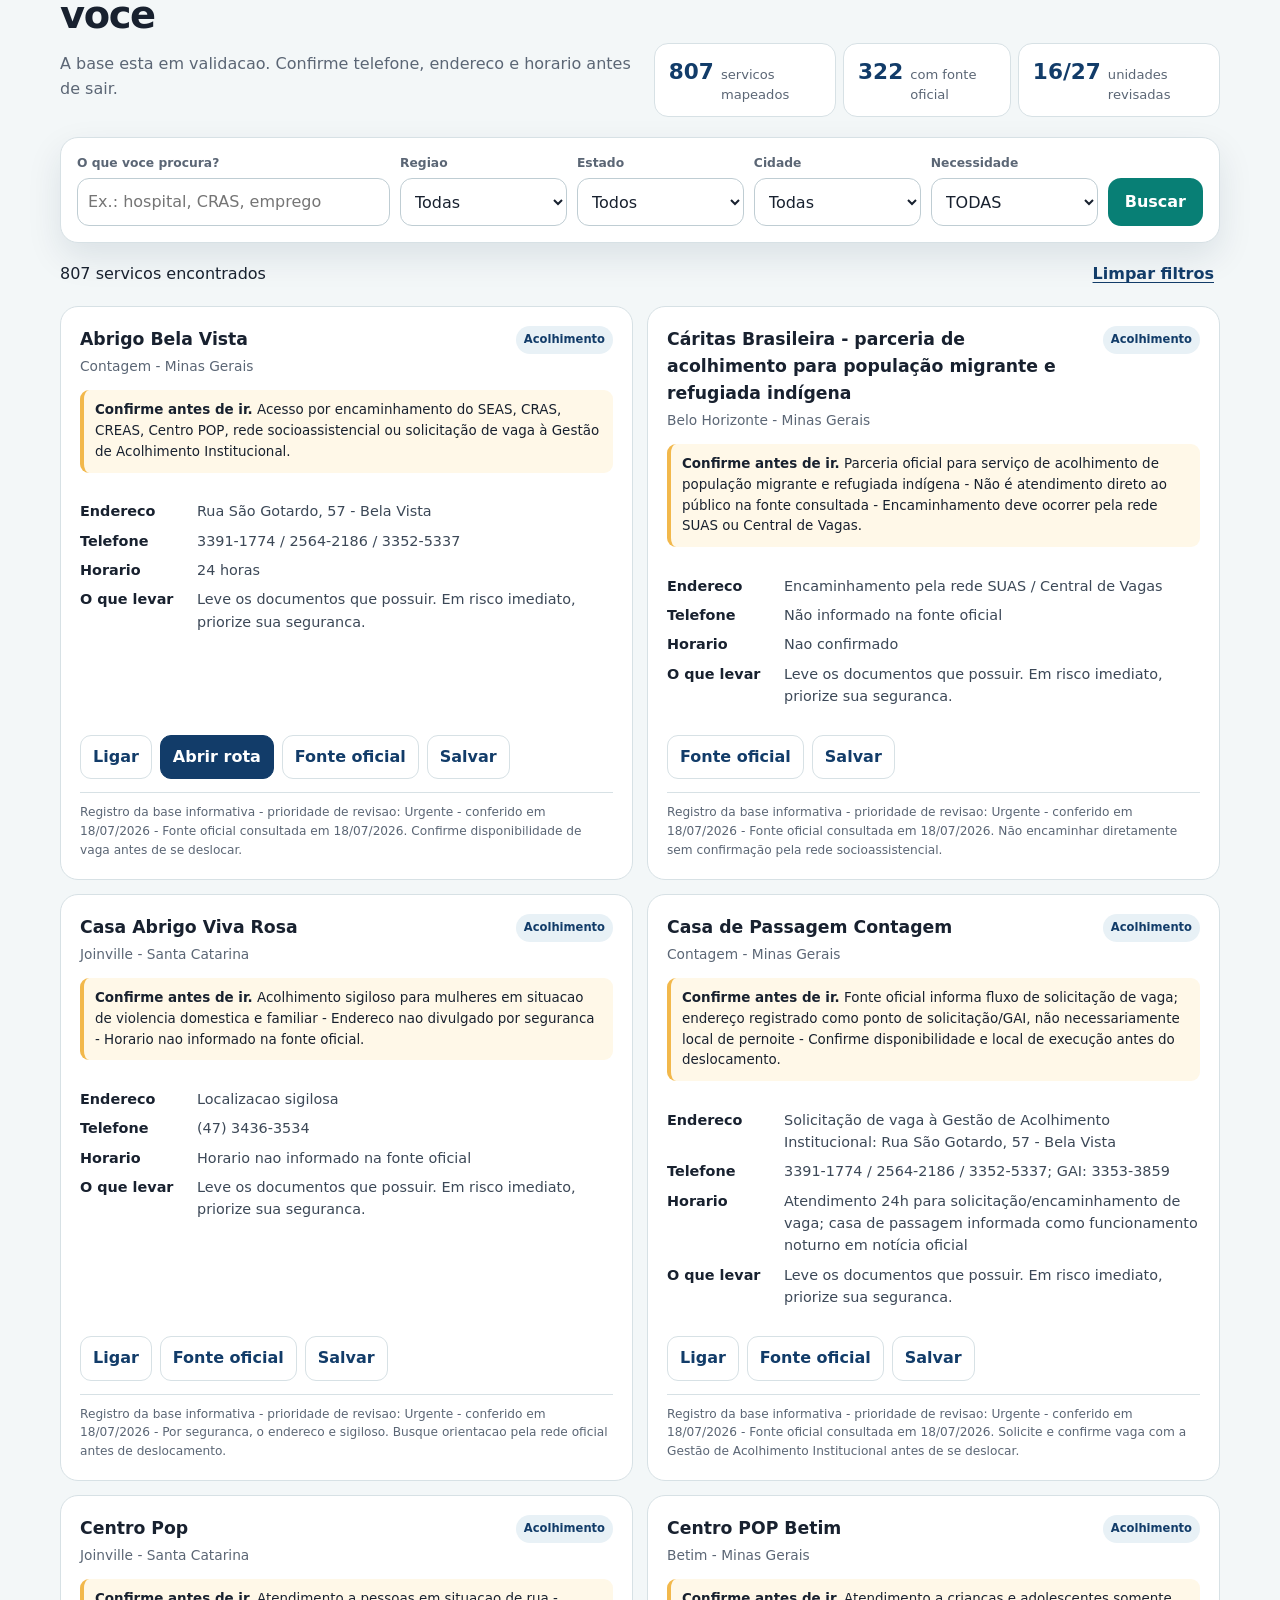
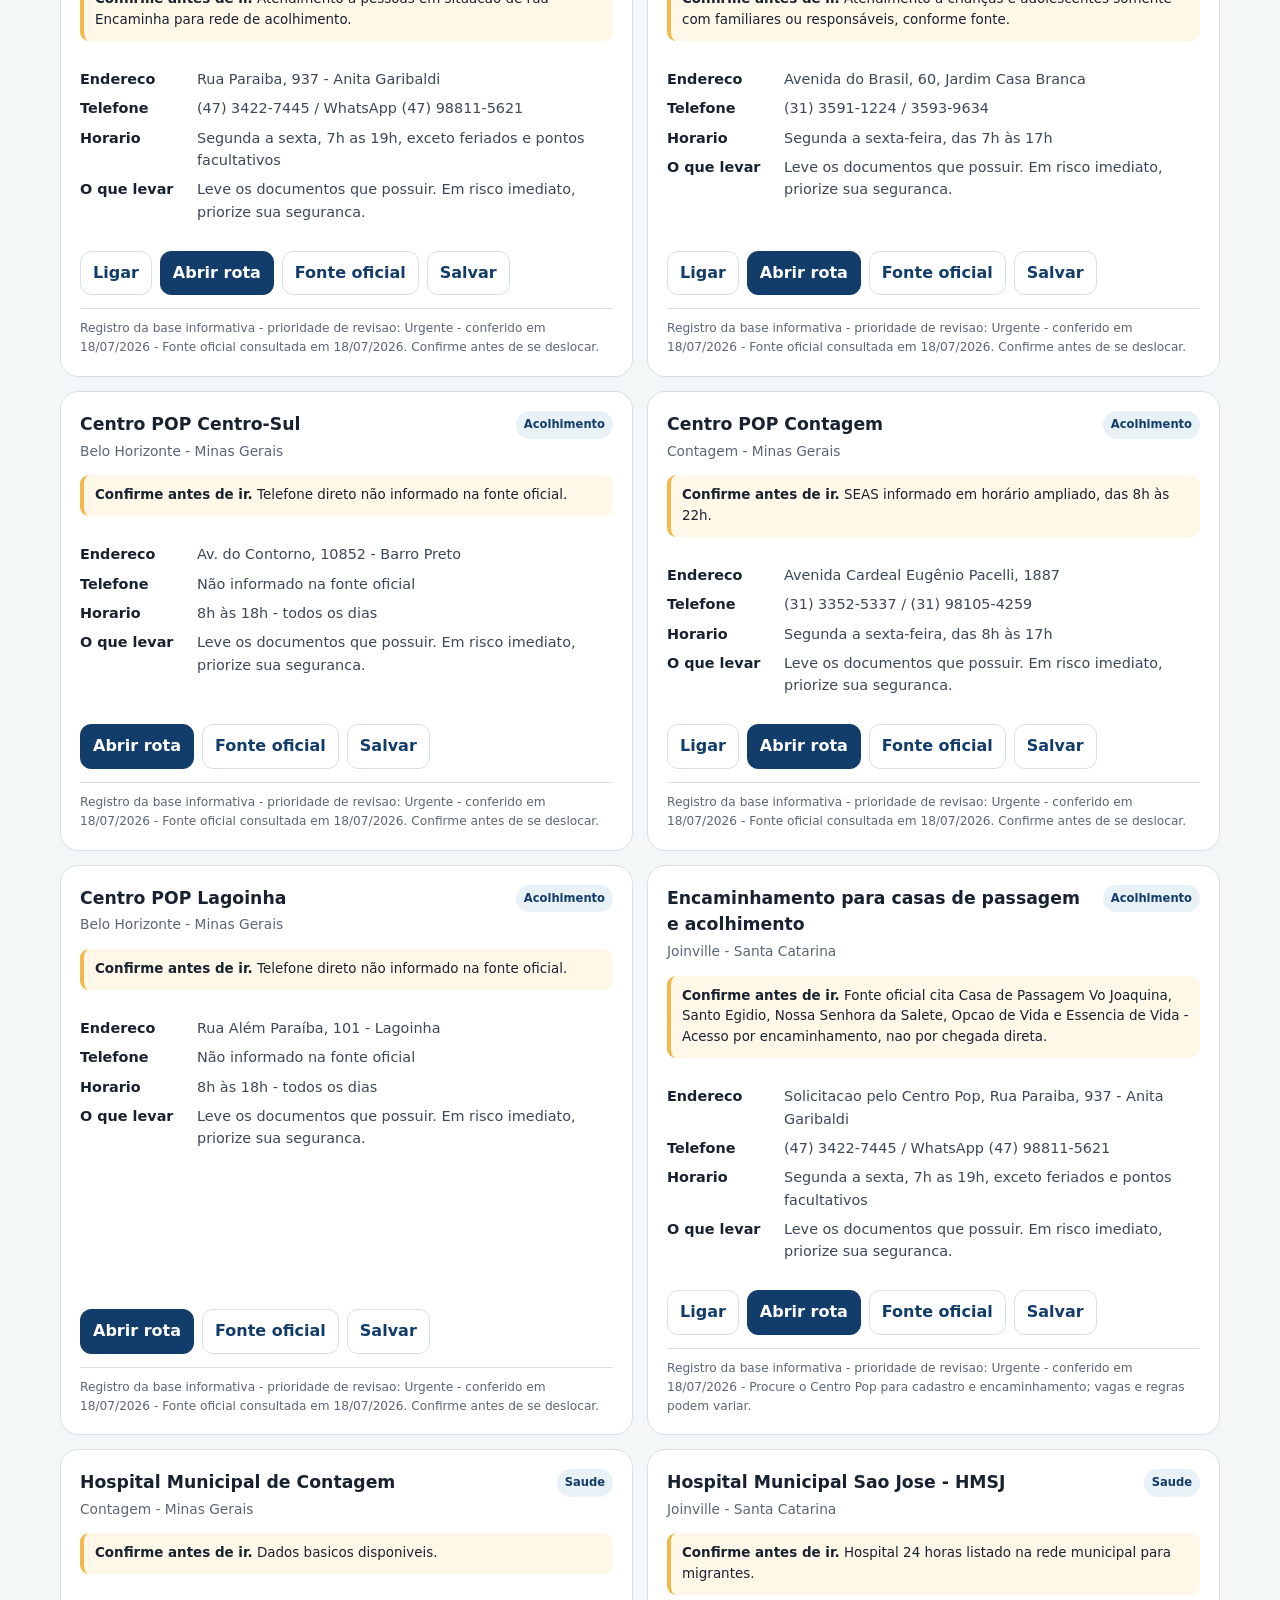
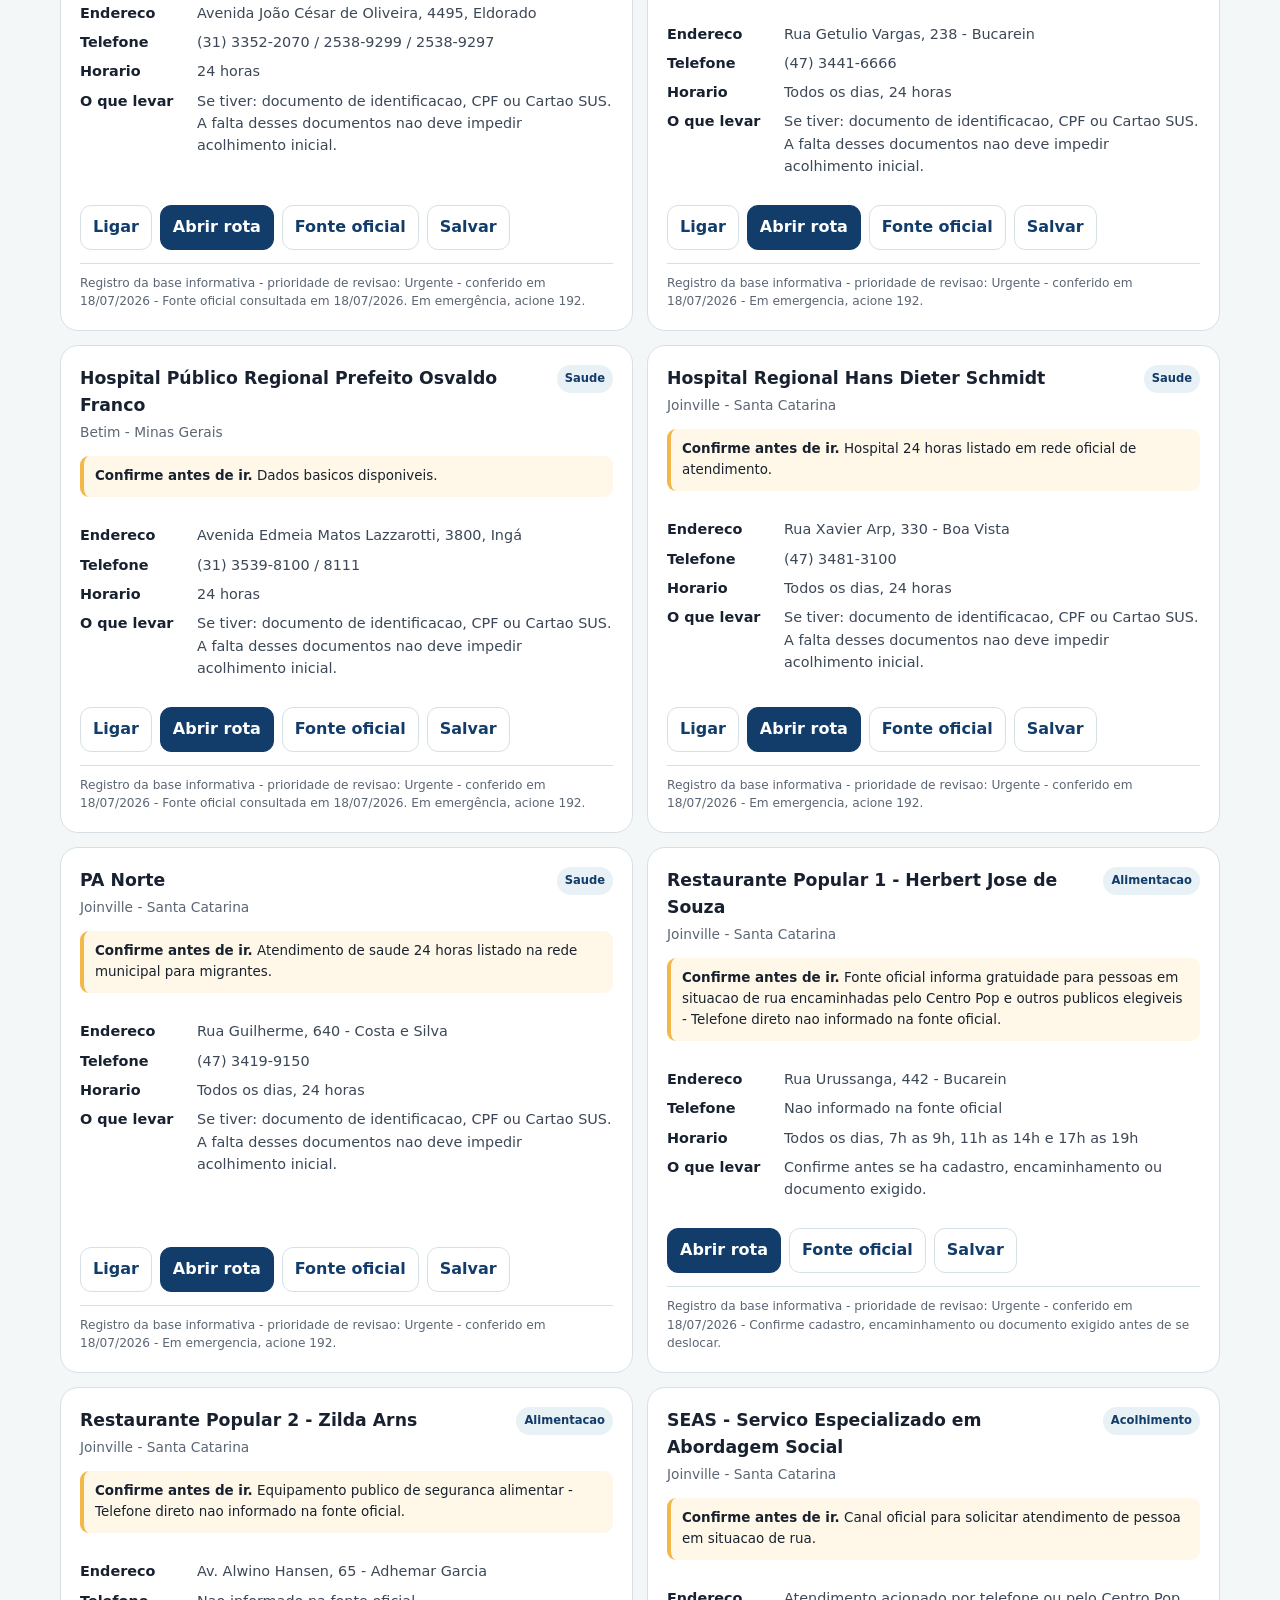
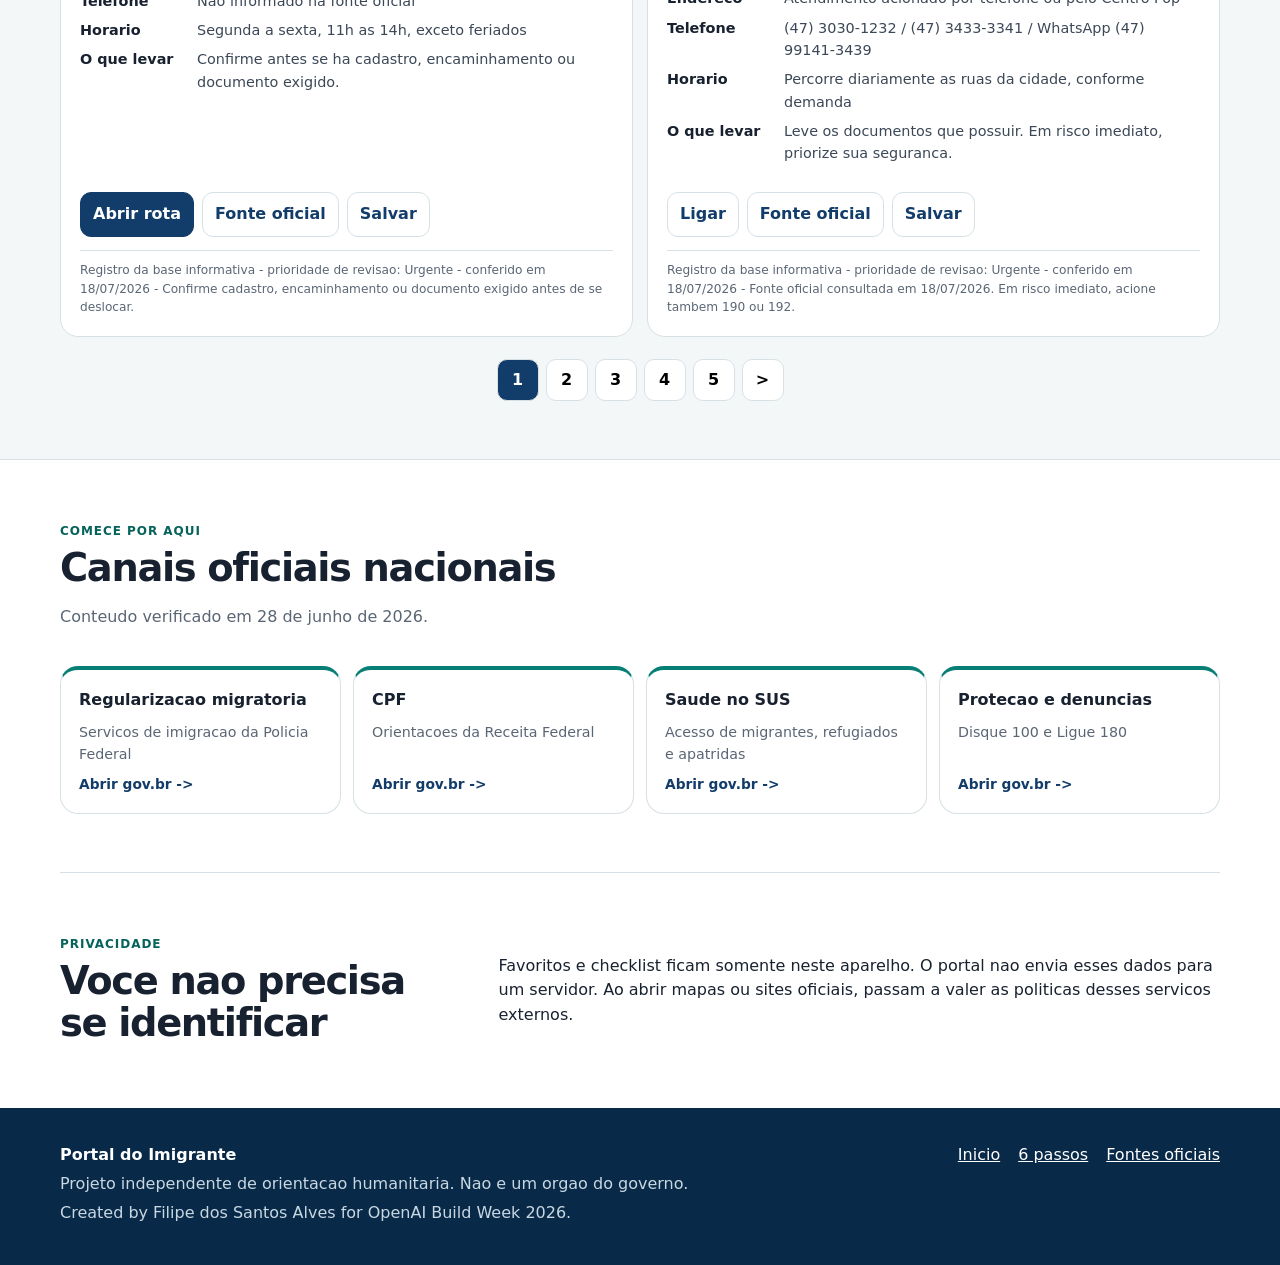
==== commit f30cc2c8: "Add Portal do Imigrante brand logo" ====
--- a/index.html
+++ b/index.html
@@ -7,7 +7,9 @@
   <meta name="theme-color" content="#123c69">
   <meta name="color-scheme" content="light dark">
   <meta http-equiv="Content-Security-Policy" content="default-src 'self'; style-src 'self'; script-src 'self'; img-src 'self' data:; connect-src 'self'; object-src 'none'; base-uri 'self'; form-action 'self'">
+  <meta property="og:image" content="https://filipedossantosalves-cloud.github.io/portal-do-imigrante/assets/logo.png">
   <title>Portal do Imigrante | Orientacao segura e gratuita</title>
+  <link rel="icon" type="image/png" href="assets/logo.png">
   <link rel="manifest" href="manifest.webmanifest">
   <link rel="stylesheet" href="styles.css">
   <link rel="stylesheet" href="language.css">
@@ -17,7 +19,7 @@
   <header class="site-header">
     <div class="wrap header-row">
       <a class="brand" href="#inicio" aria-label="Portal do Imigrante - inicio">
-        <span class="brand-mark" aria-hidden="true">PI</span>
+        <span class="brand-mark" aria-hidden="true"><img class="brand-logo" src="assets/logo.png" alt=""></span>
         <span><strong>Portal do Imigrante</strong><small>Informacao para recomecar com seguranca</small></span>
       </a>
       <div class="header-actions" aria-label="Acessibilidade e idioma">
--- a/language.css
+++ b/language.css
@@ -1,3 +1,16 @@
+.brand-mark {
+  background: #fff;
+  border: 1px solid var(--line);
+  overflow: hidden;
+}
+
+.brand-logo {
+  width: 100%;
+  height: 100%;
+  object-fit: contain;
+  transform: scale(1.3);
+}
+
 .language .chip {
   display: inline-flex;
   align-items: center;
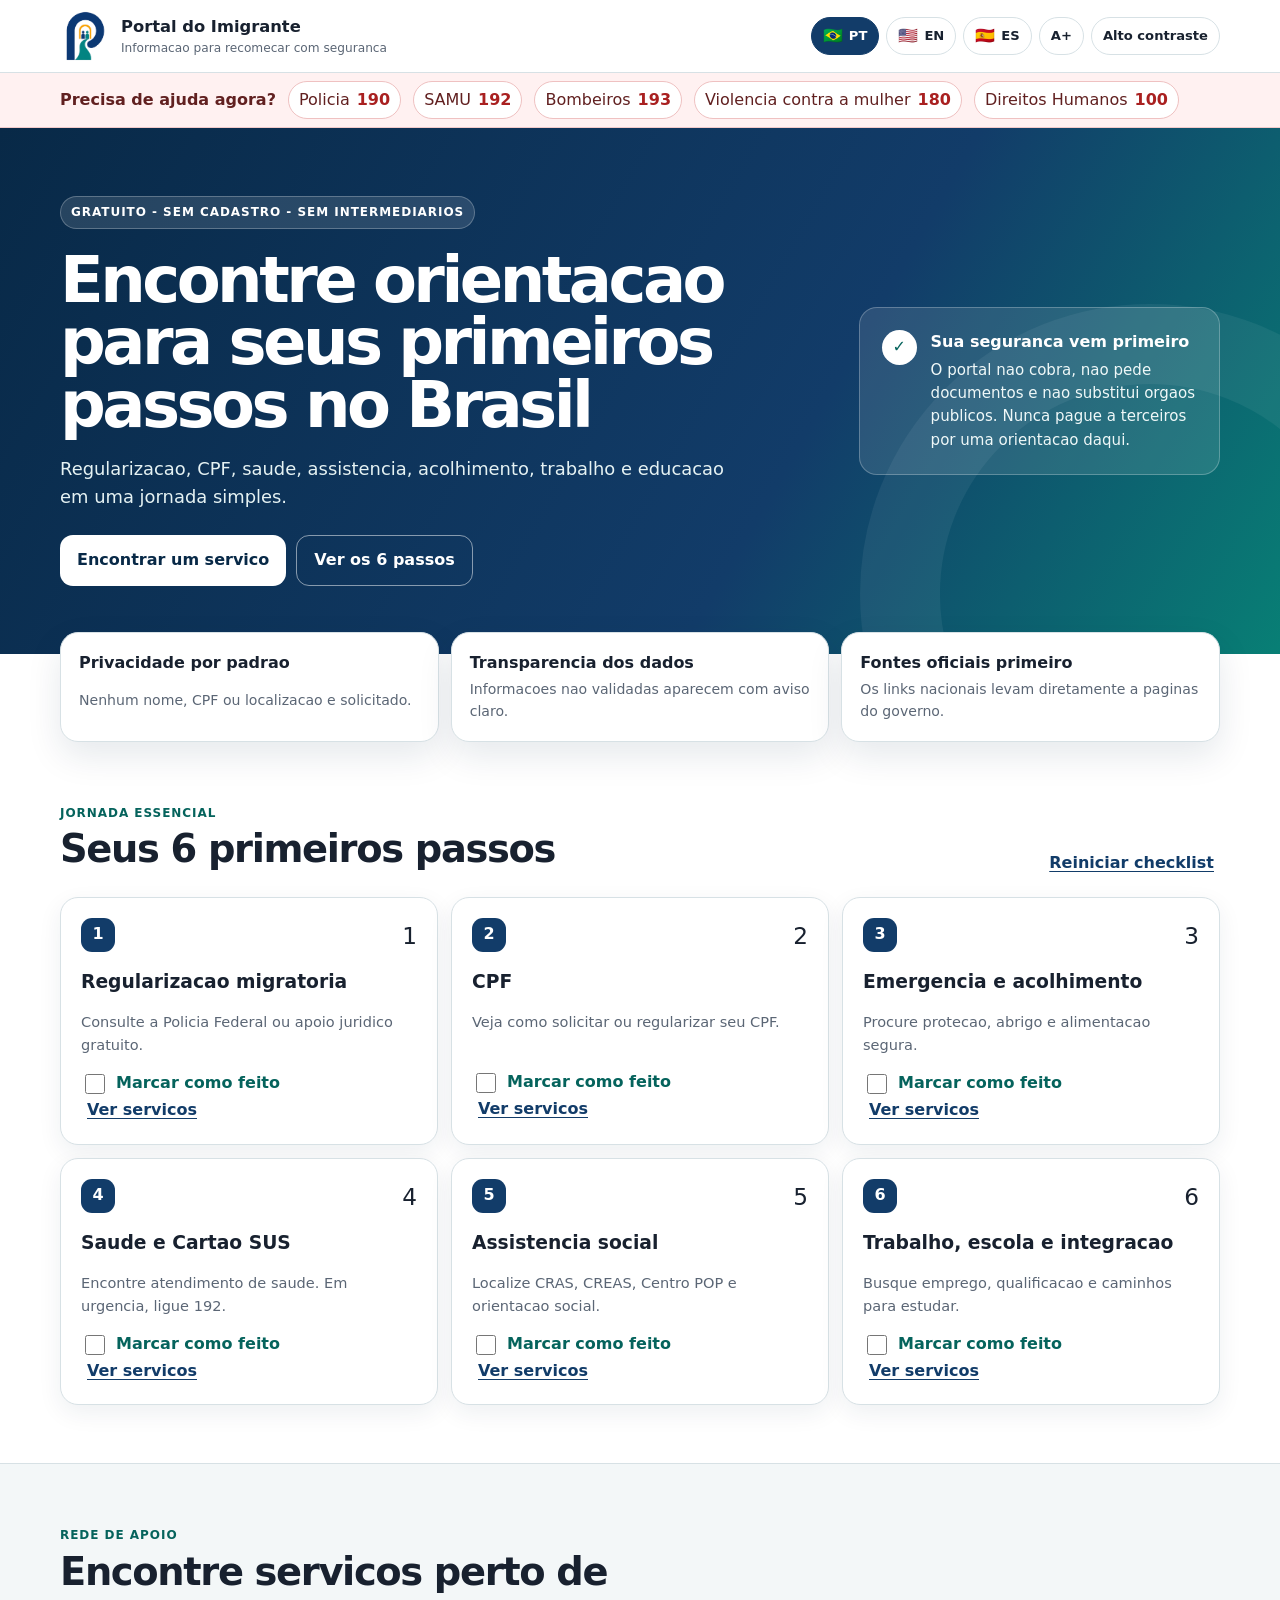
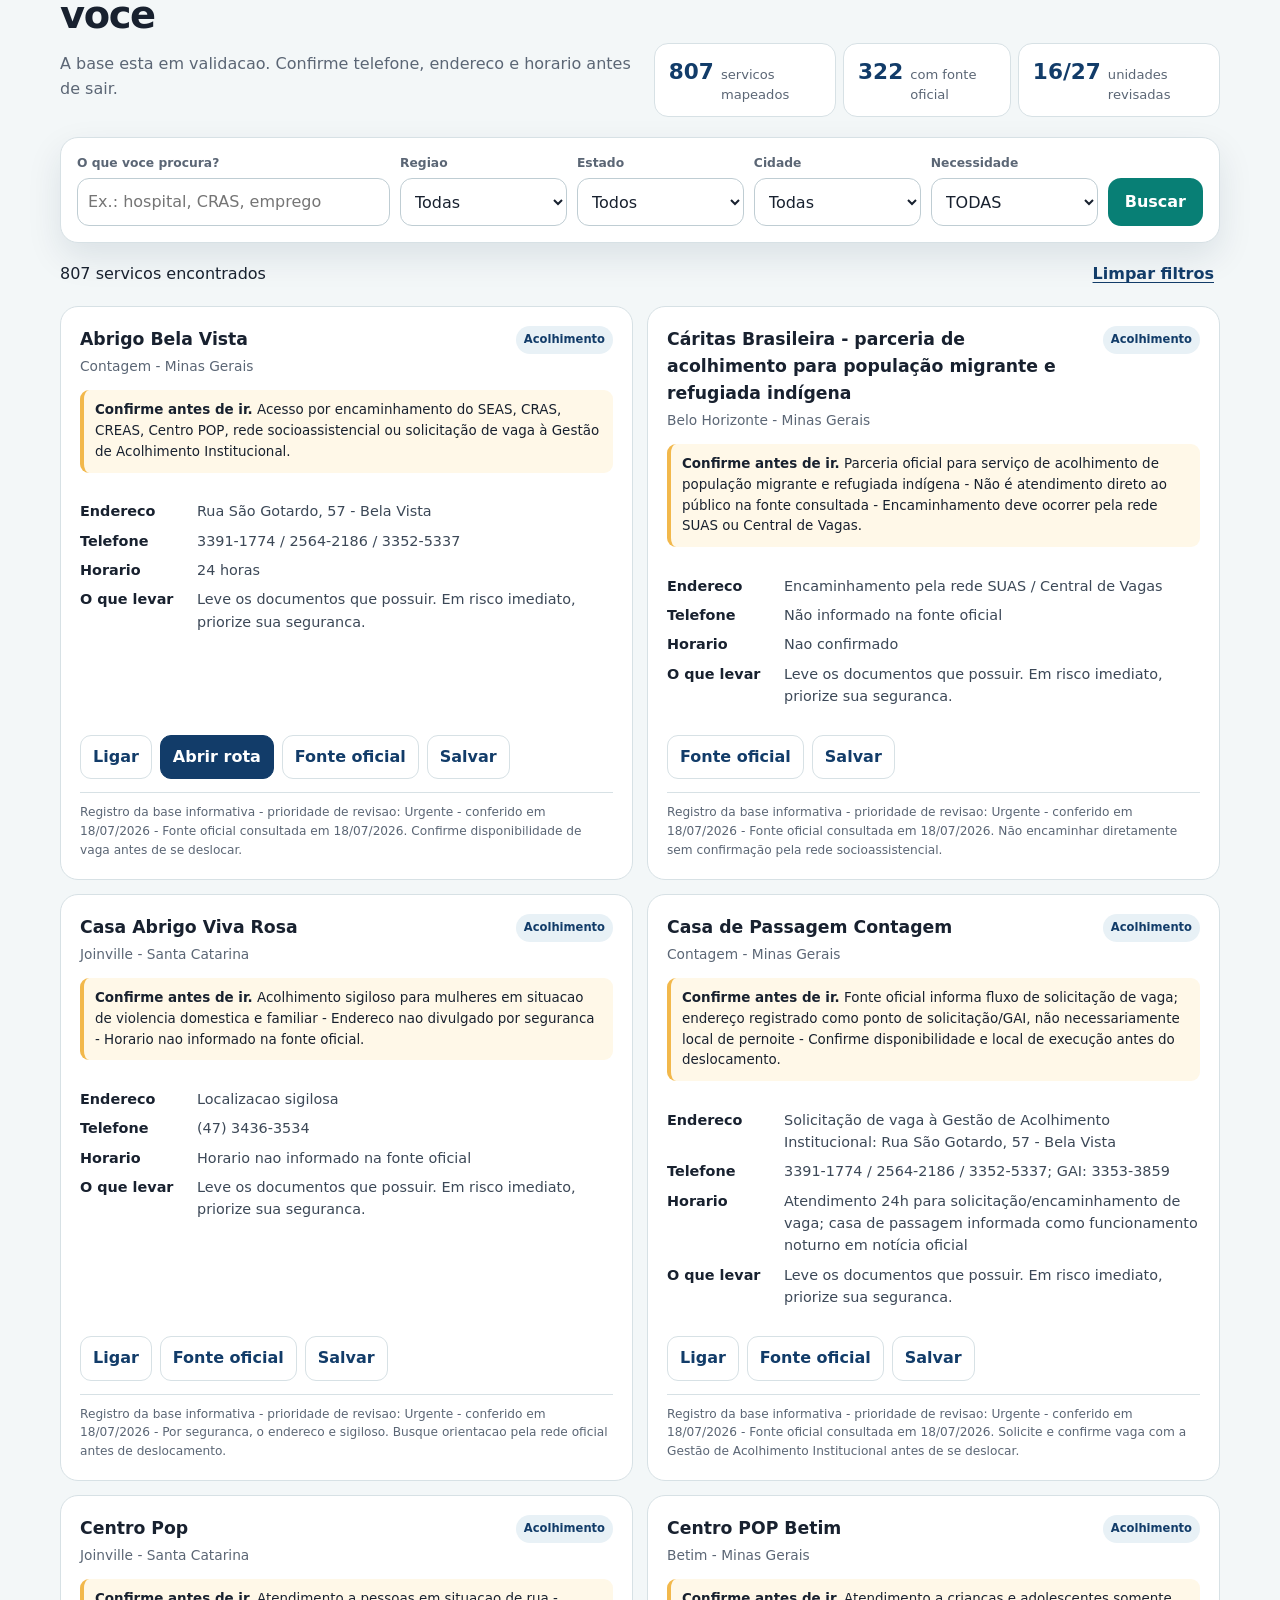
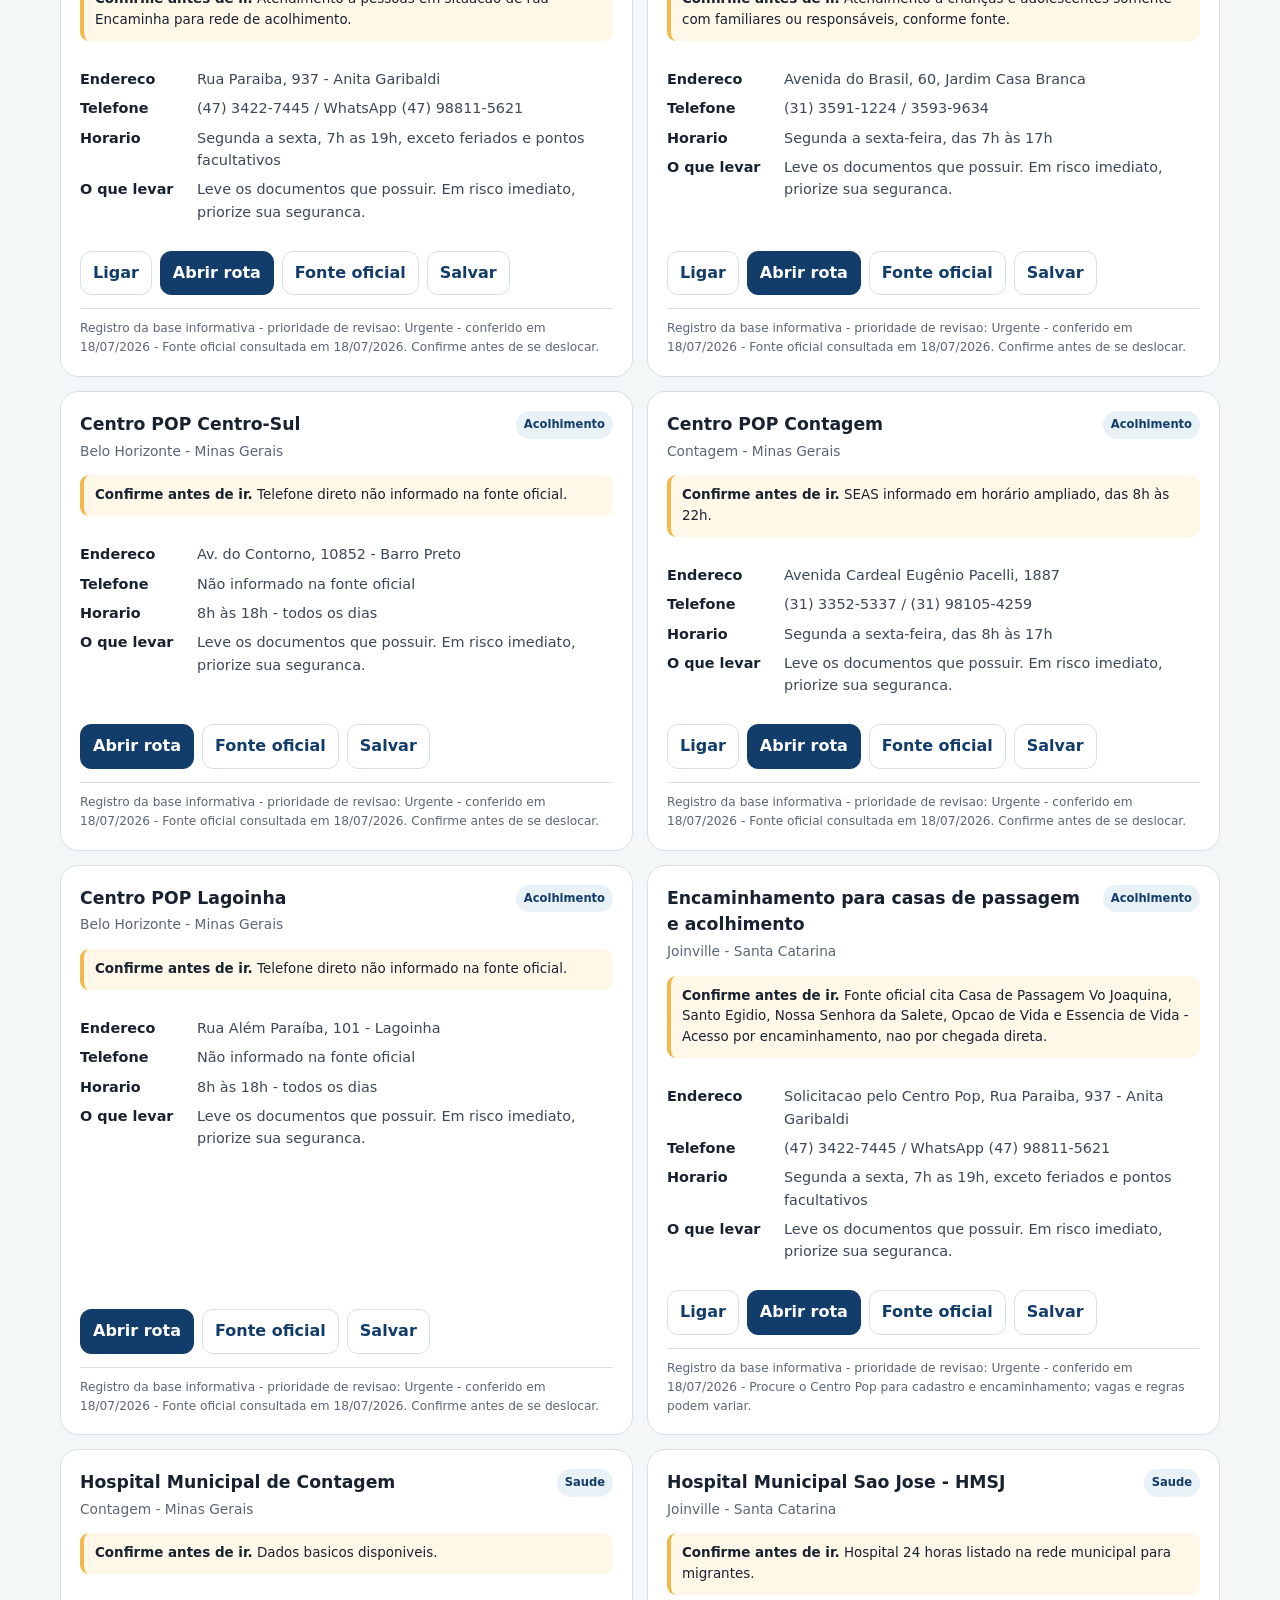
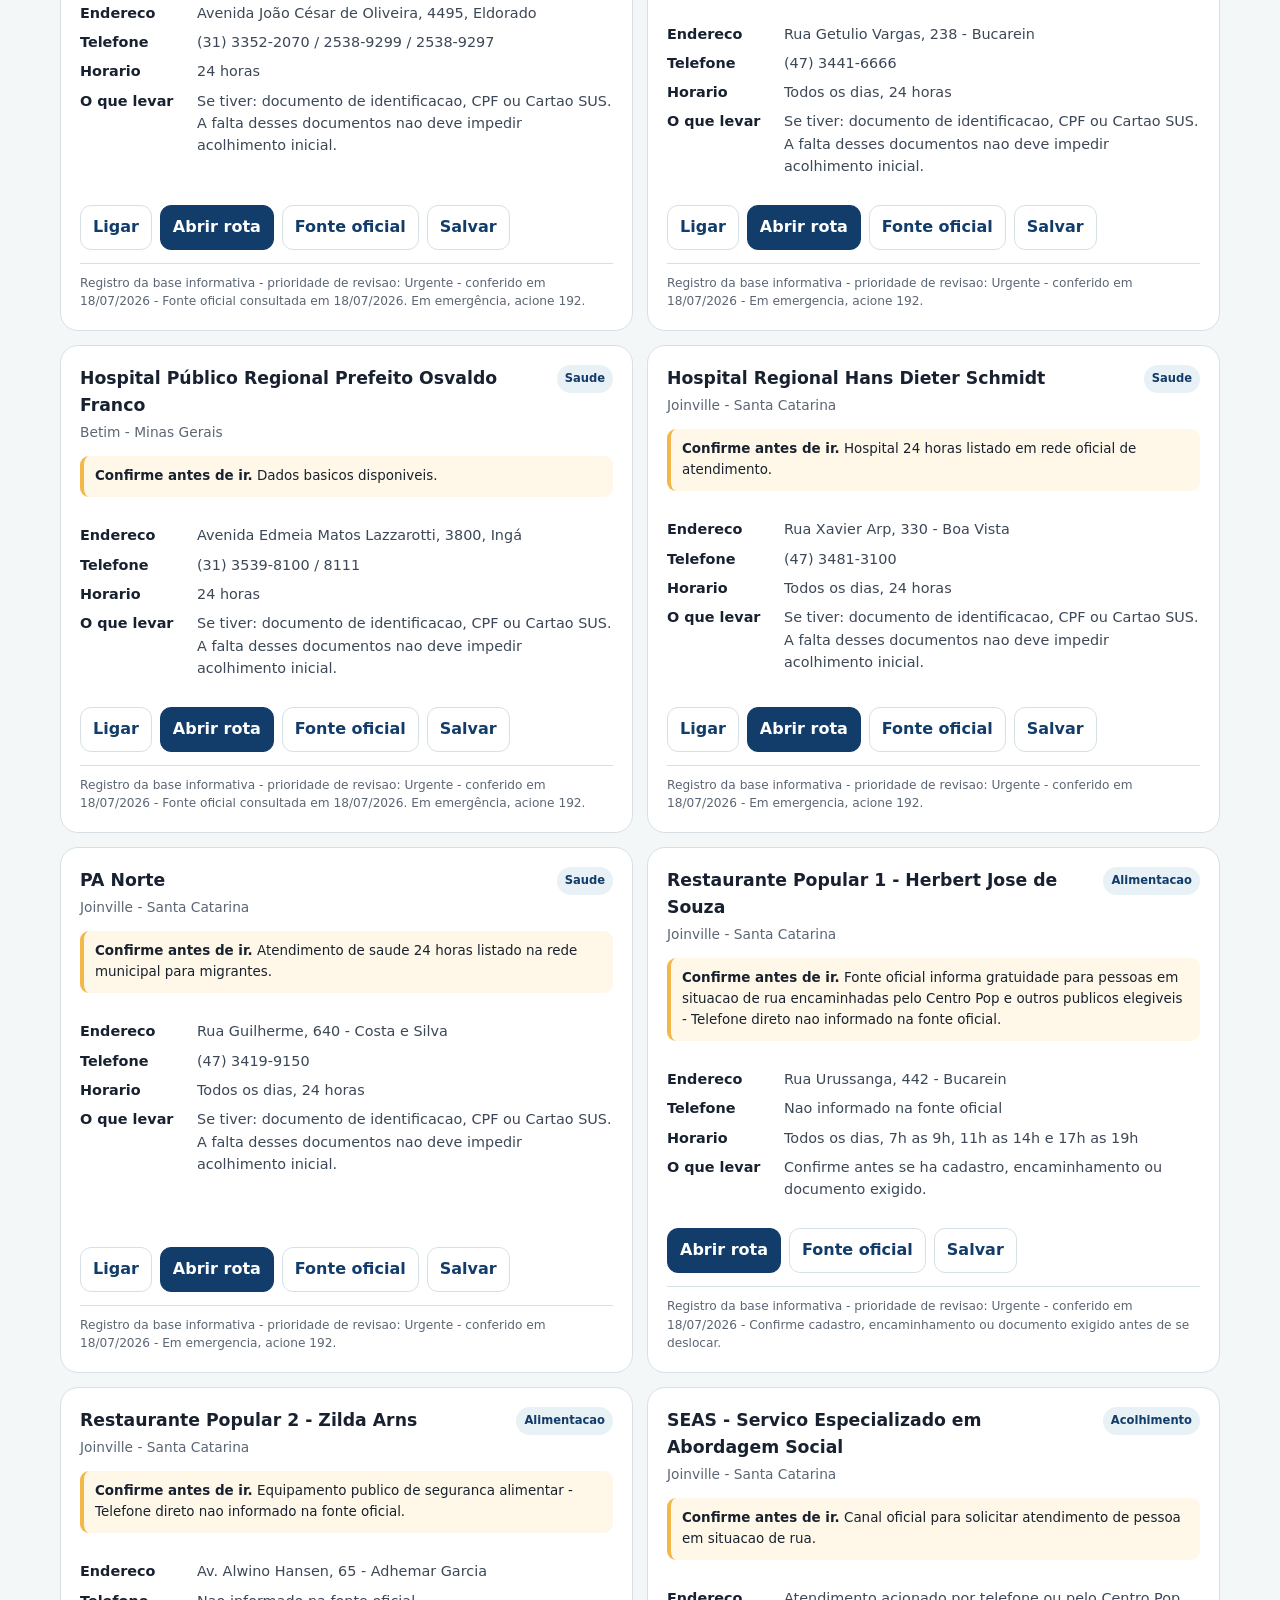
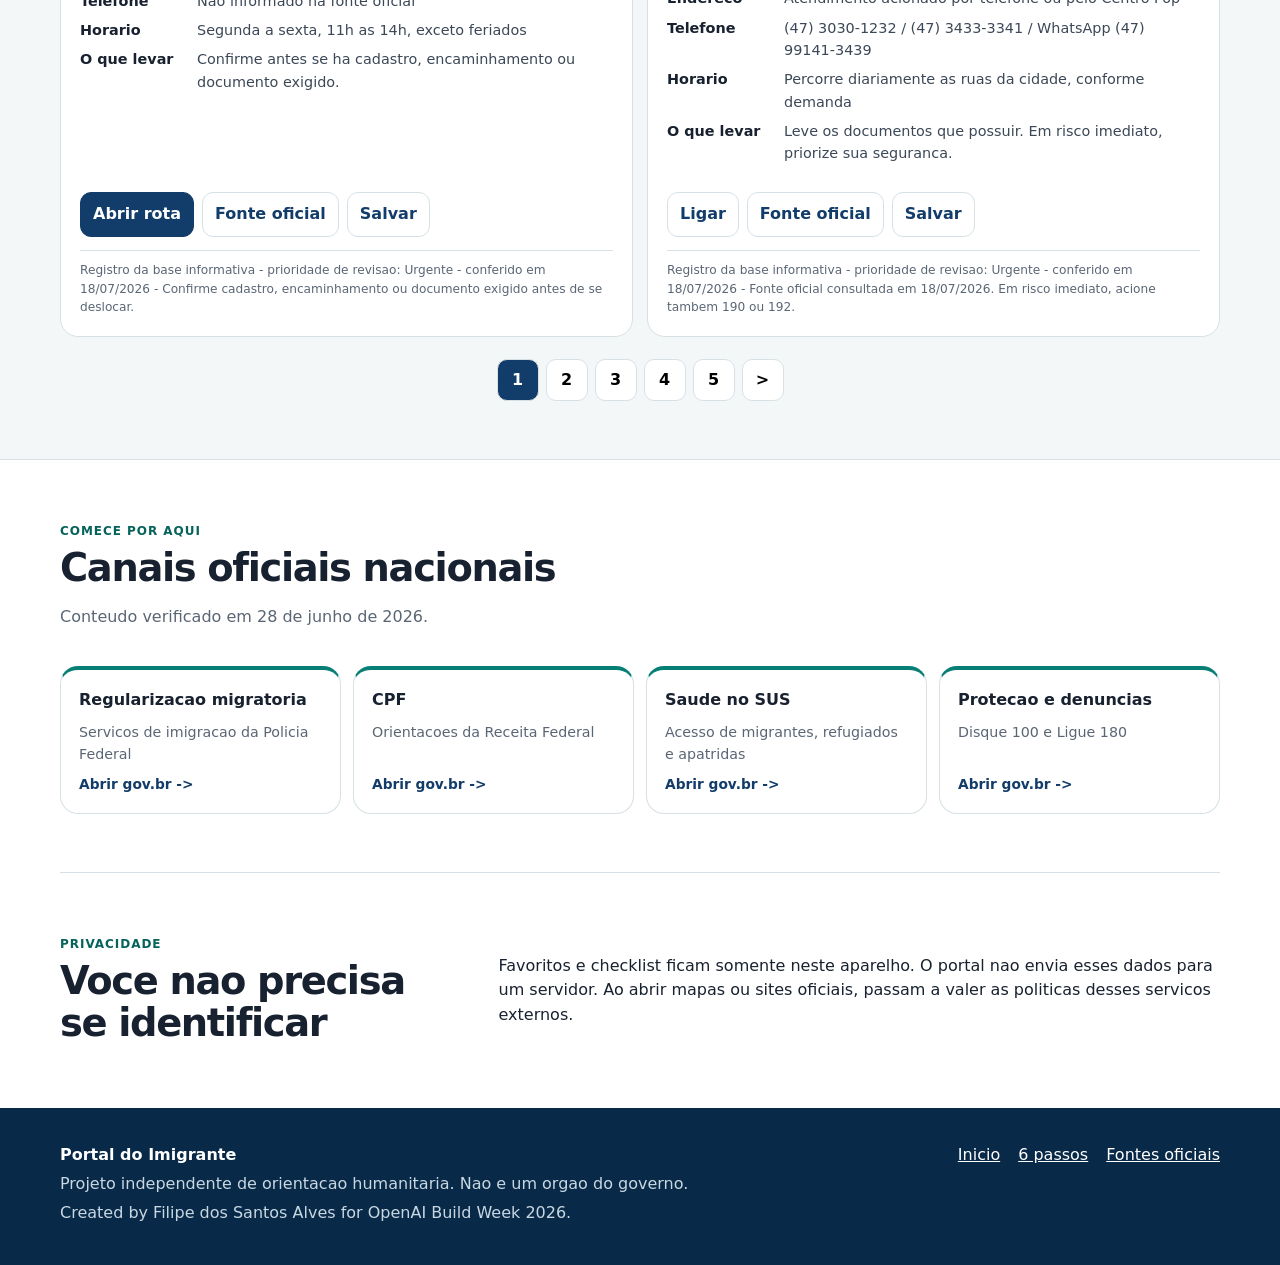
==== commit 3369c52c: "Apply selected logo across portal" ====
--- a/index.html
+++ b/index.html
@@ -13,6 +13,7 @@
   <link rel="manifest" href="manifest.webmanifest">
   <link rel="stylesheet" href="styles.css">
   <link rel="stylesheet" href="language.css">
+  <link rel="stylesheet" href="assets/brand.css">
 </head>
 <body>
   <a class="skip-link" href="#conteudo">Pular para o conteudo</a>
--- a/assets/brand.css
+++ b/assets/brand.css
@@ -0,0 +1,28 @@
+.brand-mark {
+  width: 50px;
+  height: 50px;
+  flex: 0 0 50px;
+  display: grid;
+  place-items: center;
+  overflow: hidden;
+  border: 0;
+  border-radius: 8px;
+  background: transparent;
+}
+
+.brand-logo {
+  display: block;
+  width: 100%;
+  height: 100%;
+  object-fit: contain;
+  transform: scale(1.16);
+  transform-origin: center;
+}
+
+@media (max-width: 680px) {
+  .brand-mark {
+    width: 44px;
+    height: 44px;
+    flex-basis: 44px;
+  }
+}
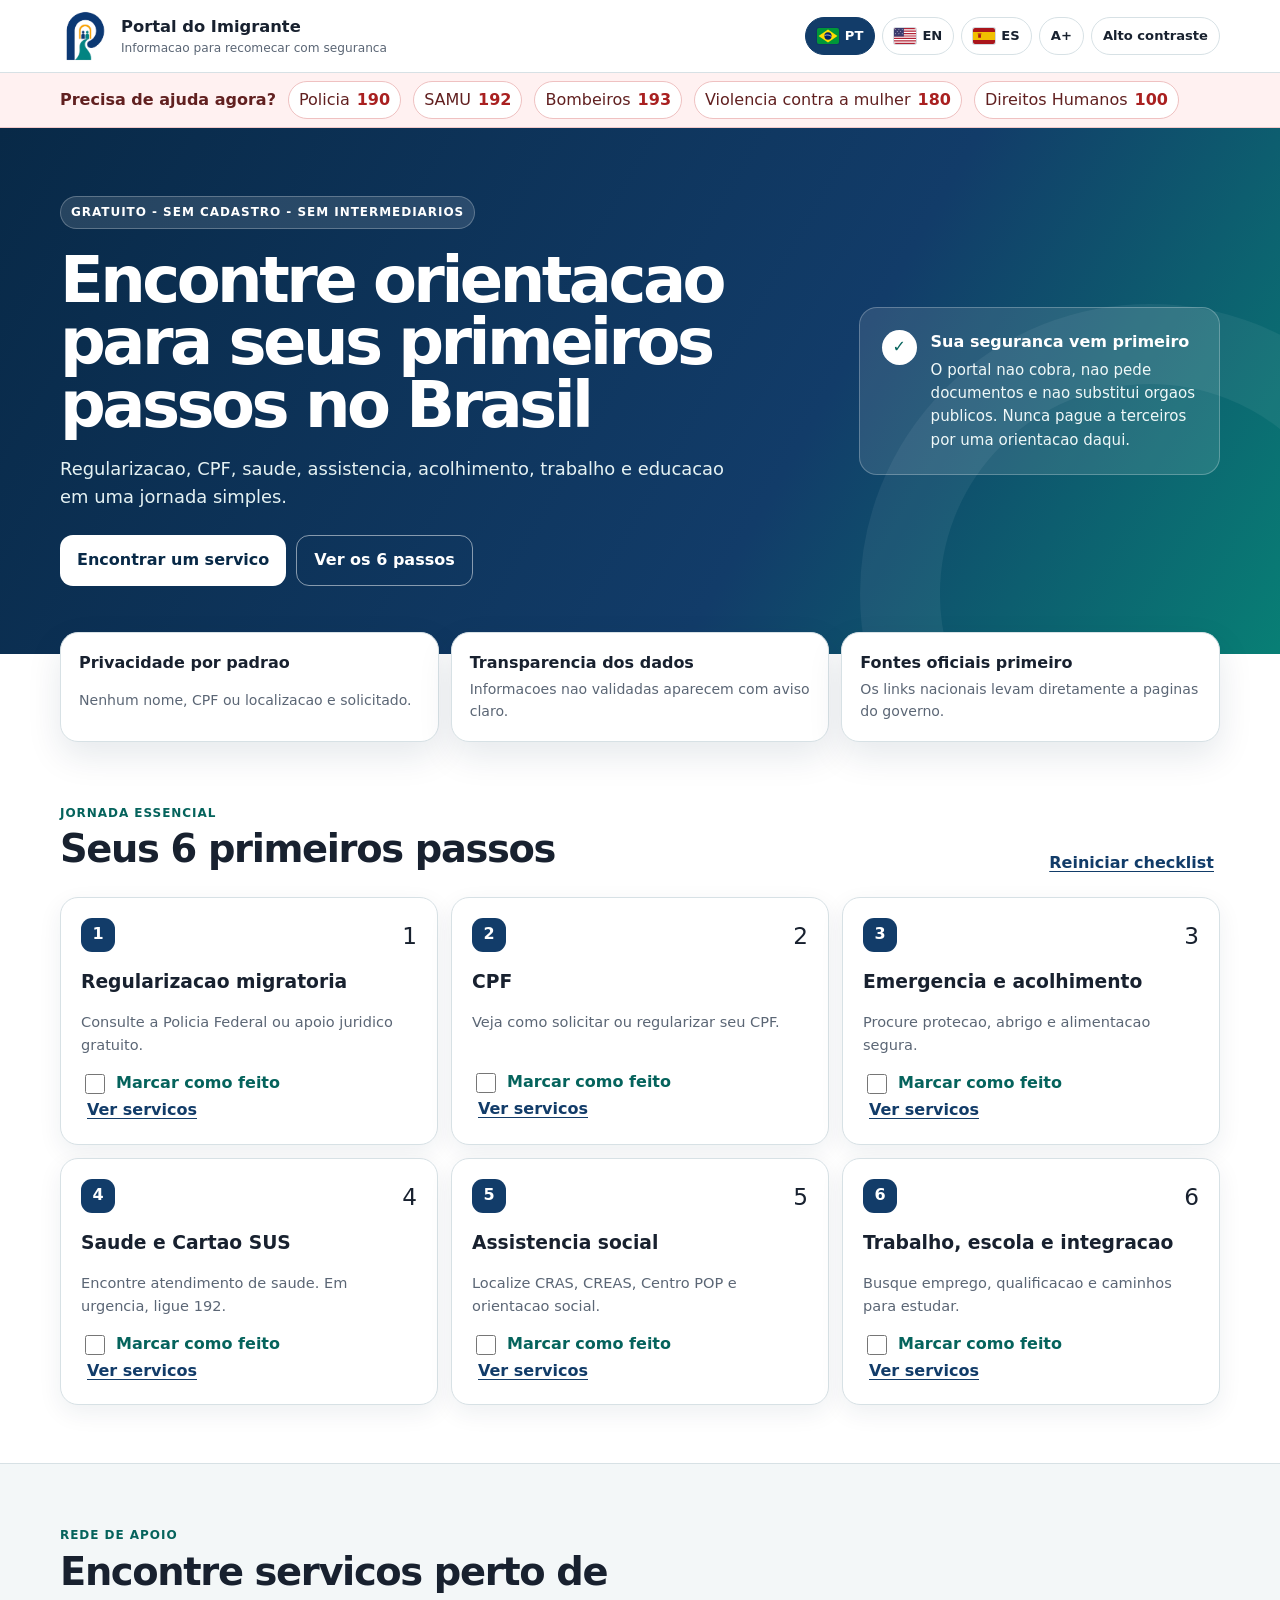
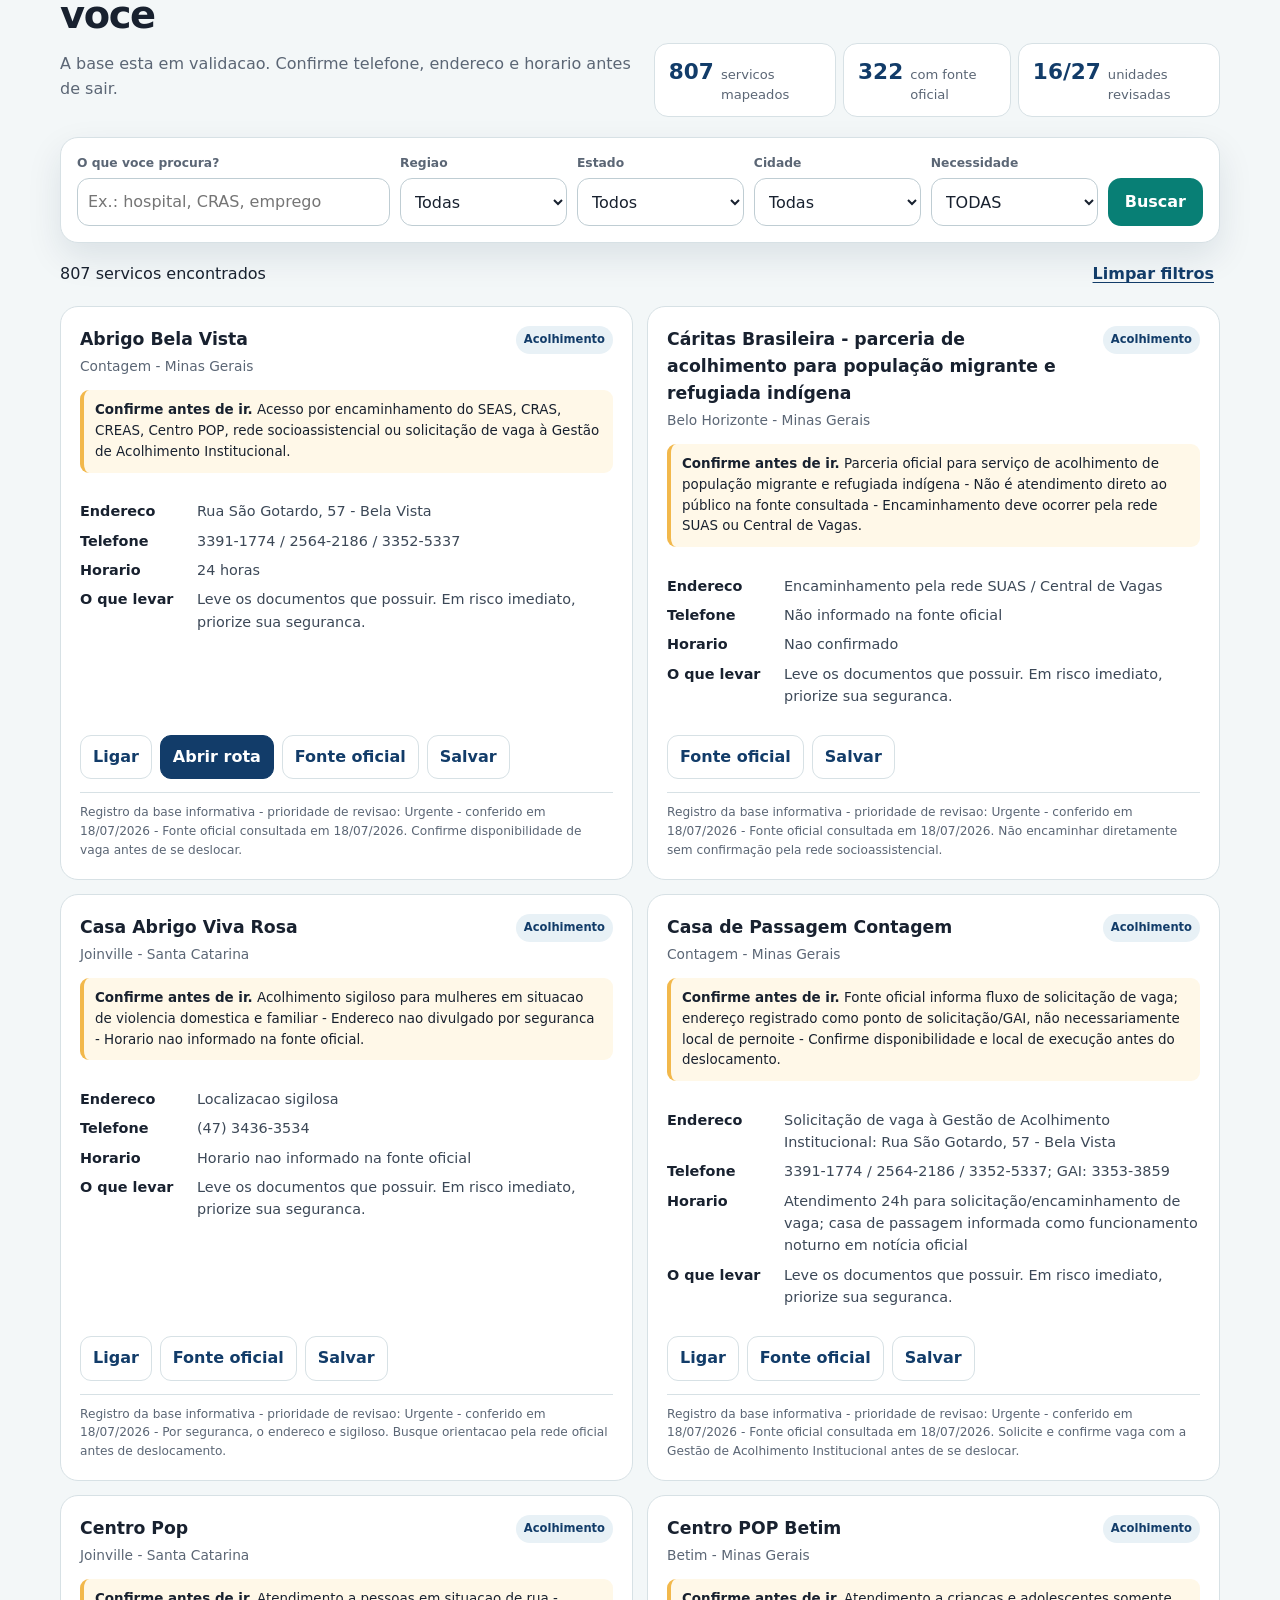
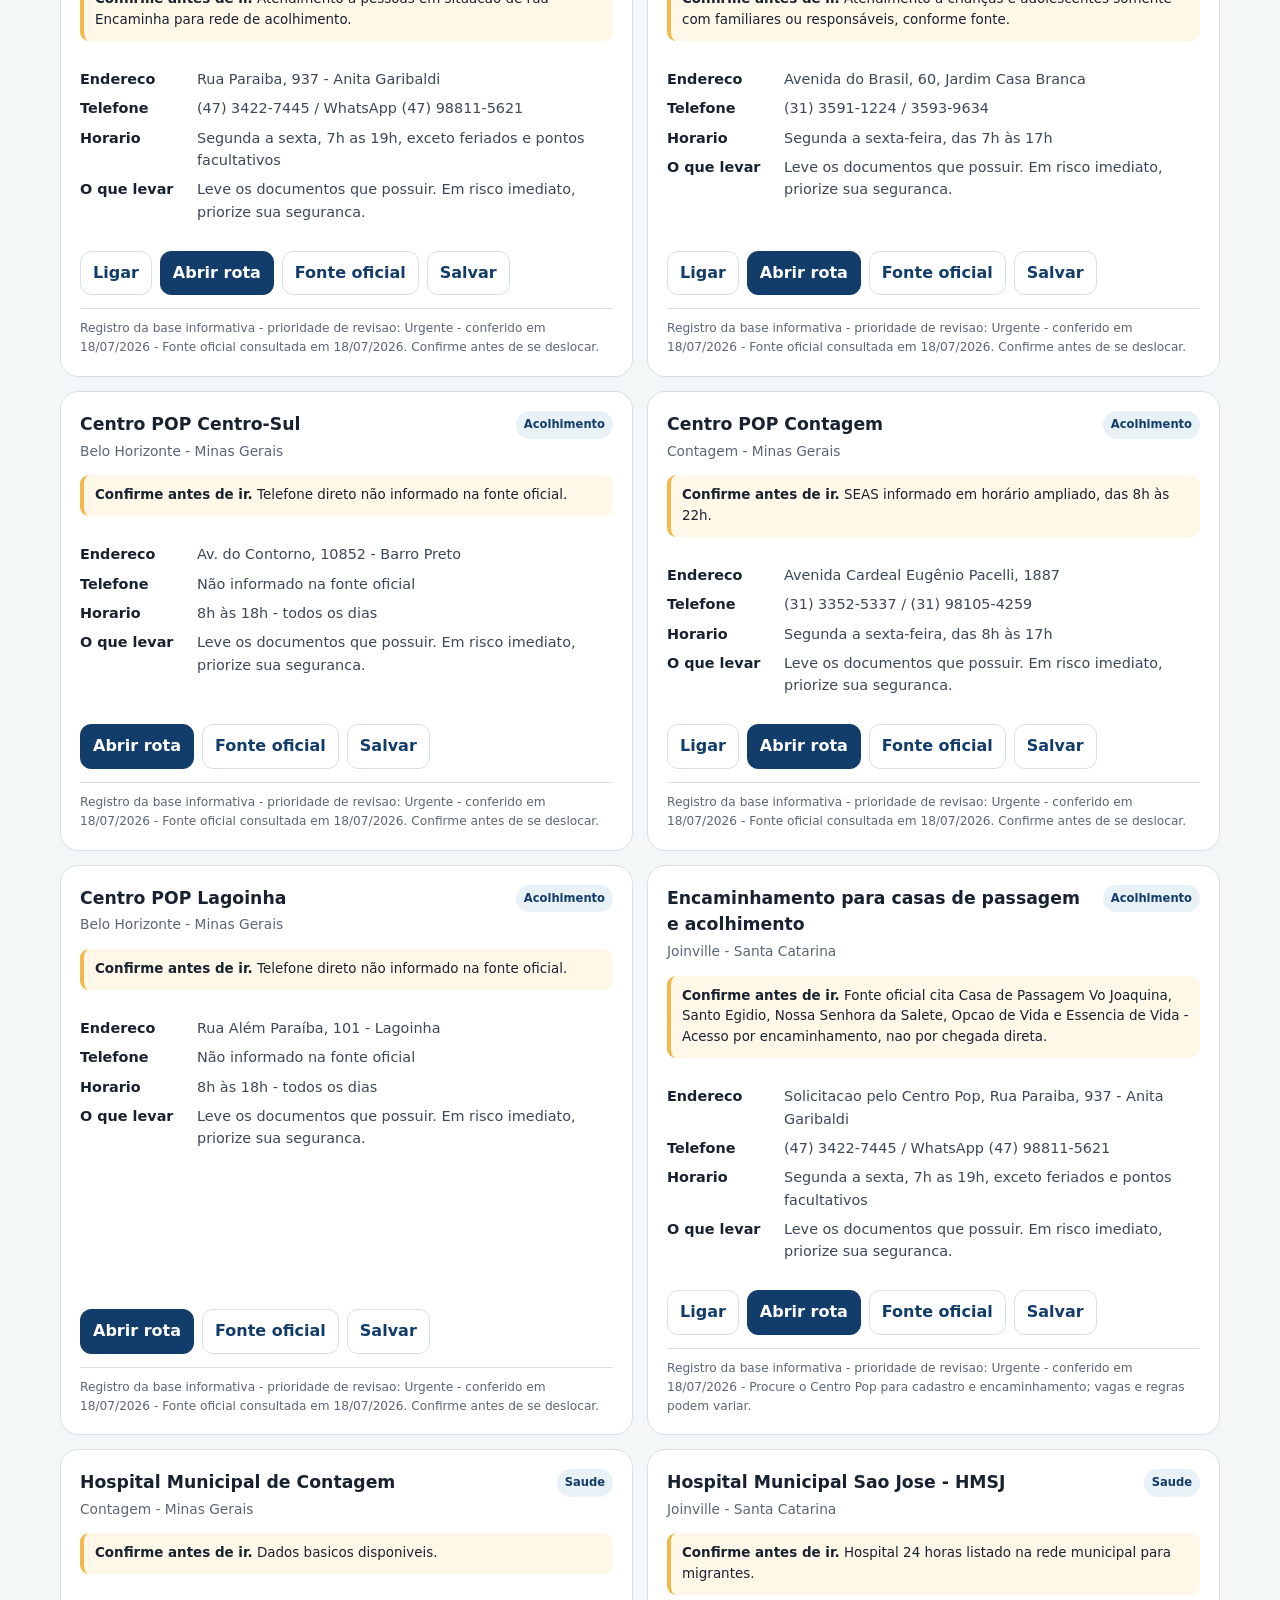
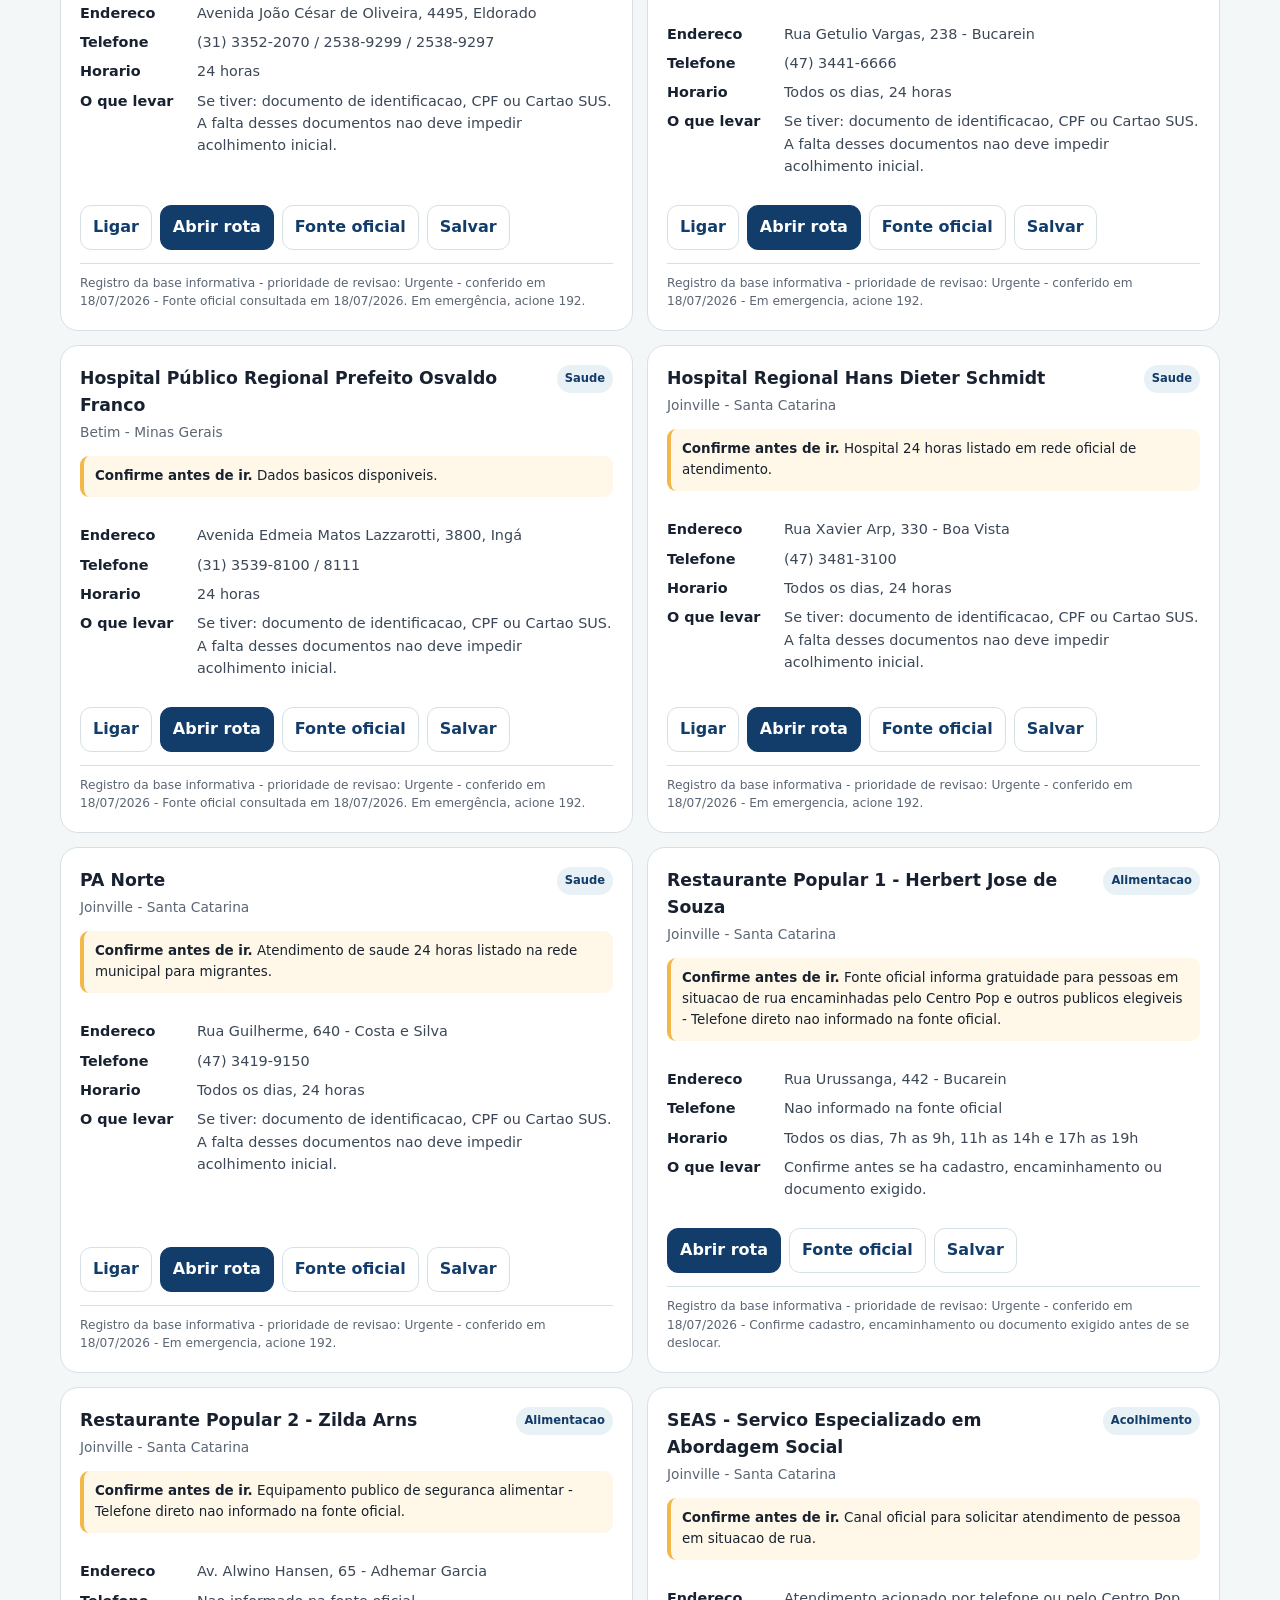
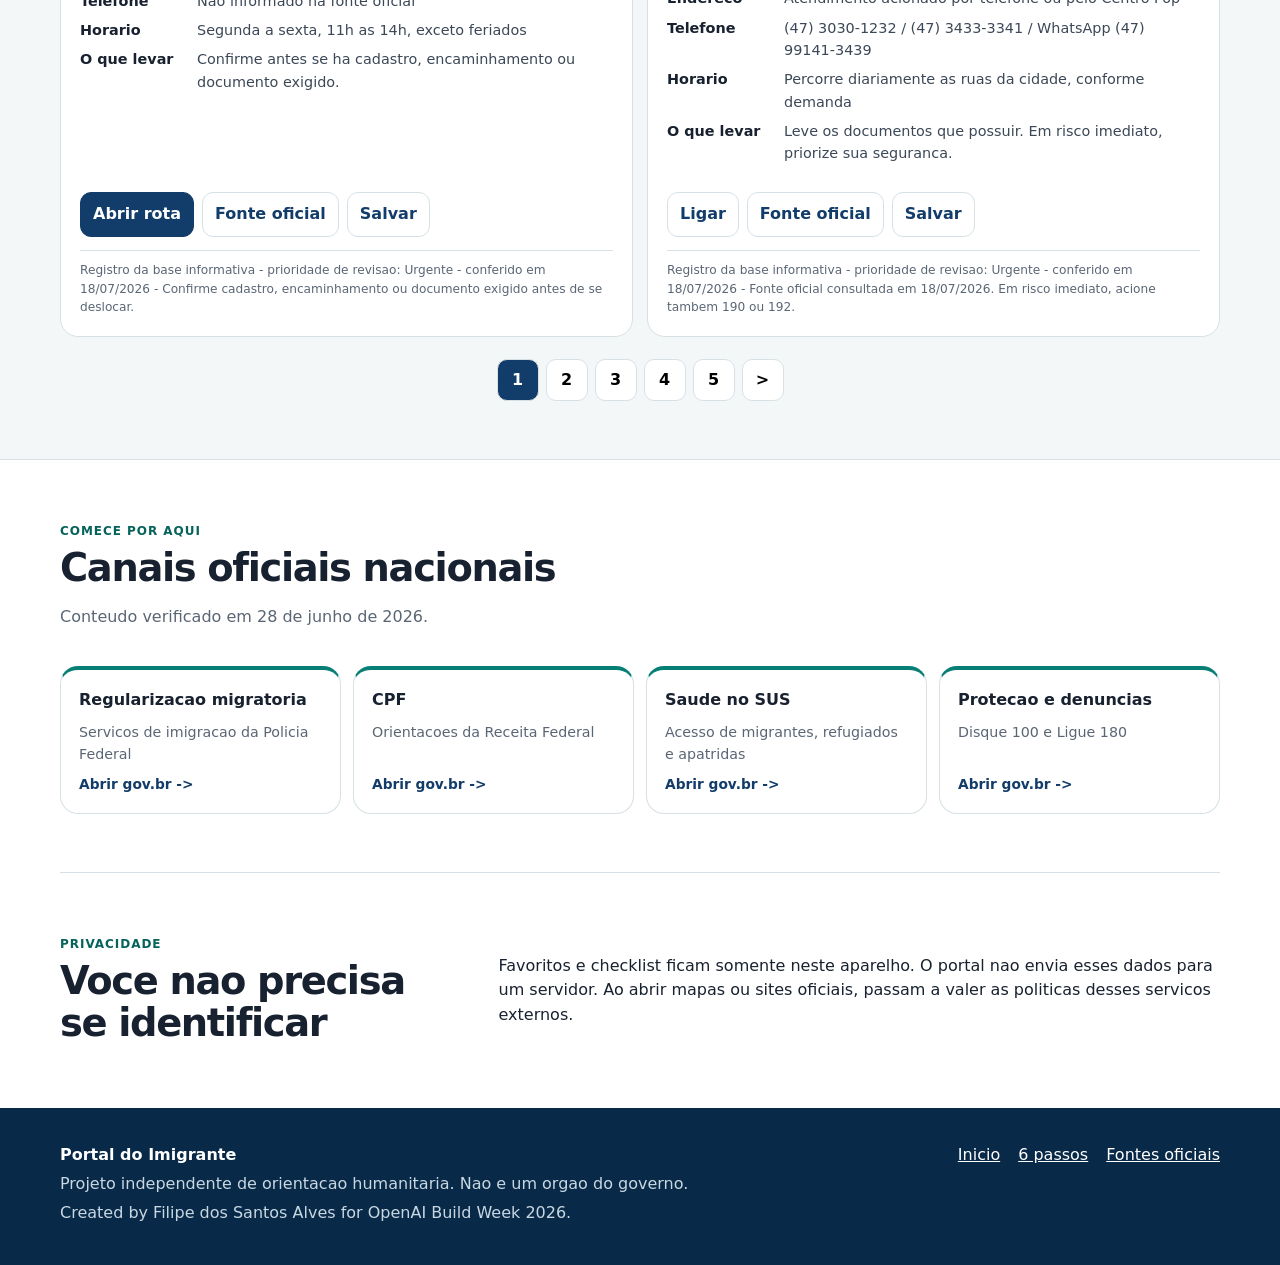
==== commit 098bfec0: "Use reliable language flag icons" ====
--- a/index.html
+++ b/index.html
@@ -25,9 +25,9 @@
       </a>
       <div class="header-actions" aria-label="Acessibilidade e idioma">
         <div class="language" role="group" aria-label="Idioma da interface">
-          <button class="chip active" type="button" data-lang="pt" aria-label="Português do Brasil" aria-pressed="true"><span class="language-flag" aria-hidden="true">🇧🇷</span><span>PT</span></button>
-          <button class="chip" type="button" data-lang="en" aria-label="English" aria-pressed="false"><span class="language-flag" aria-hidden="true">🇺🇸</span><span>EN</span></button>
-          <button class="chip" type="button" data-lang="es" aria-label="Español" aria-pressed="false"><span class="language-flag" aria-hidden="true">🇪🇸</span><span>ES</span></button>
+          <button class="chip active" type="button" data-lang="pt" aria-label="Português do Brasil" aria-pressed="true"><img class="language-flag" src="assets/flags/br.svg" alt=""><span>PT</span></button>
+          <button class="chip" type="button" data-lang="en" aria-label="English" aria-pressed="false"><img class="language-flag" src="assets/flags/us.svg" alt=""><span>EN</span></button>
+          <button class="chip" type="button" data-lang="es" aria-label="Español" aria-pressed="false"><img class="language-flag" src="assets/flags/es.svg" alt=""><span>ES</span></button>
         </div>
         <button class="icon-button" id="fontButton" aria-label="Aumentar tamanho do texto">A+</button>
         <button class="icon-button" id="contrastButton" aria-pressed="false">Alto contraste</button>
--- a/language.css
+++ b/language.css
@@ -20,8 +20,12 @@
 }
 
 .language-flag {
-  font-size: 1rem;
-  line-height: 1;
+  display: block;
+  width: 22px;
+  height: 16px;
+  border-radius: 2px;
+  object-fit: cover;
+  box-shadow: 0 0 0 1px rgba(8, 41, 71, 0.18);
 }
 
 @media (max-width: 680px) {
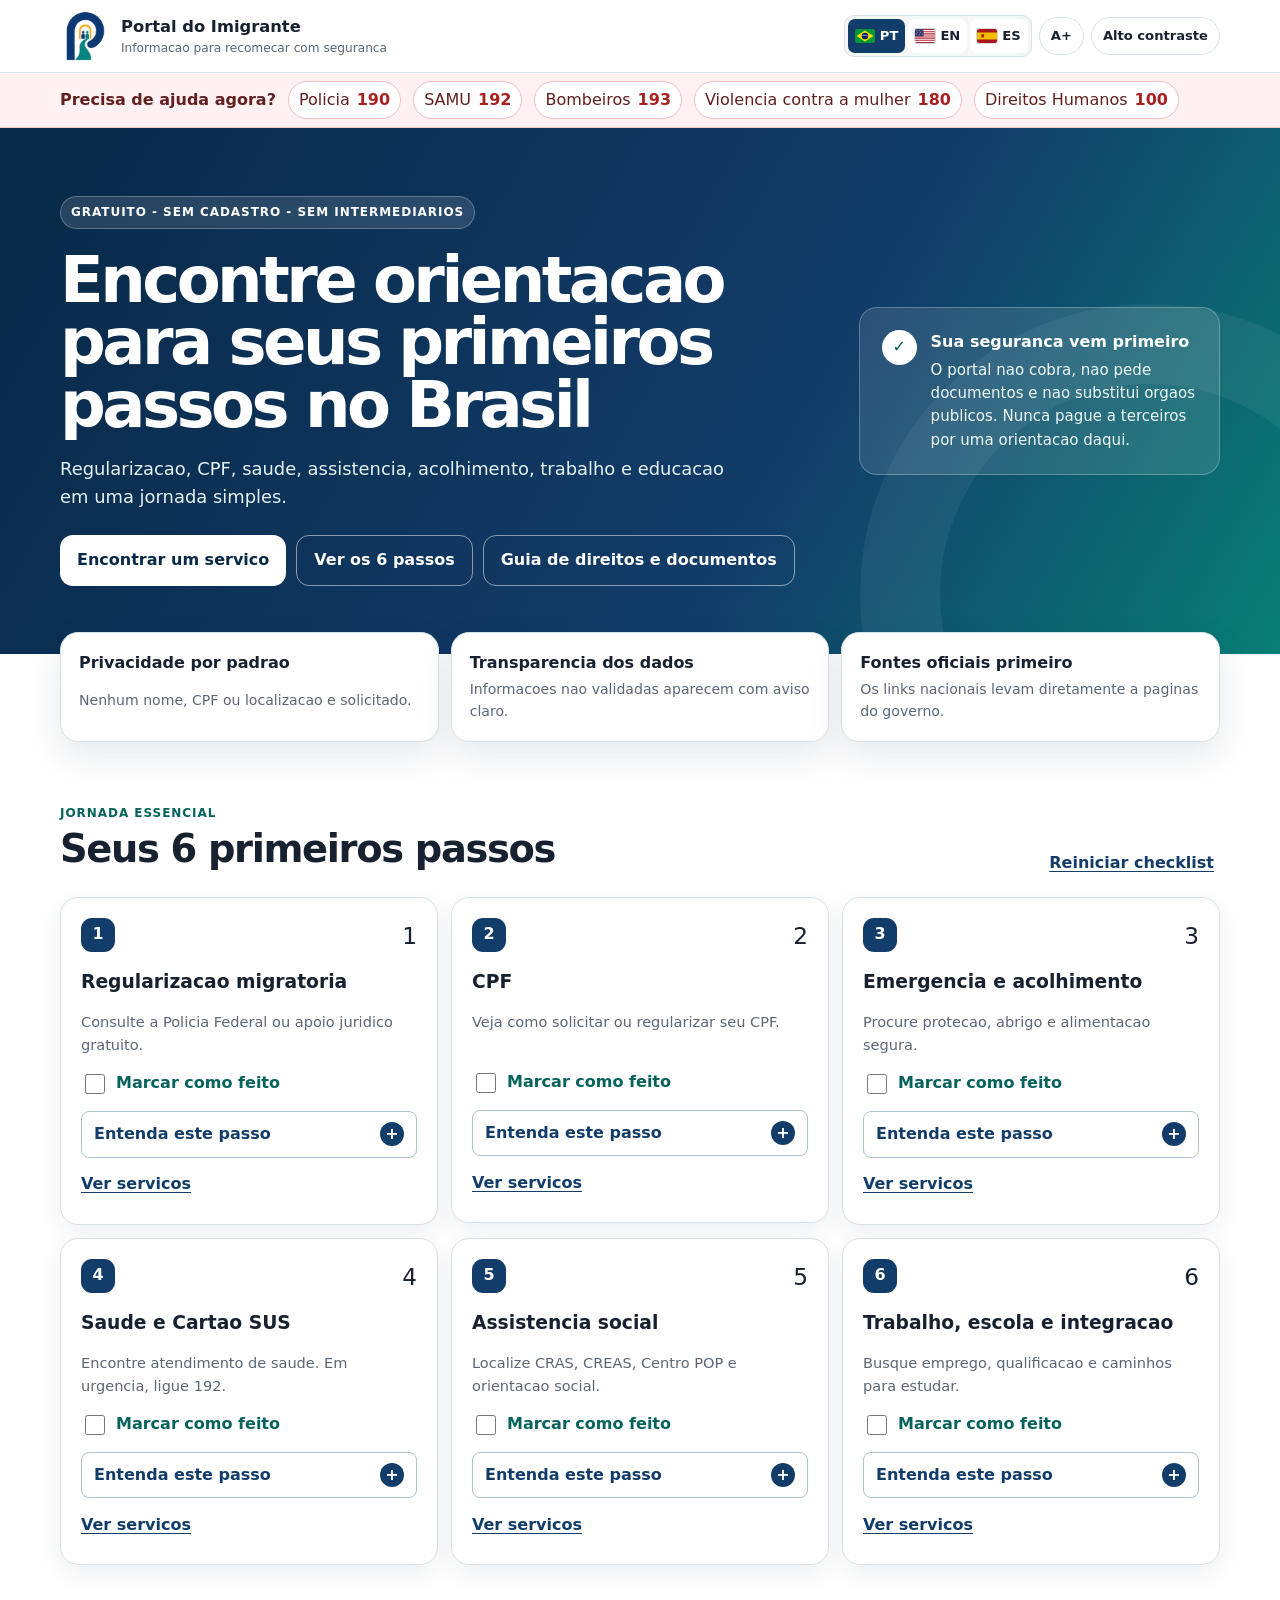
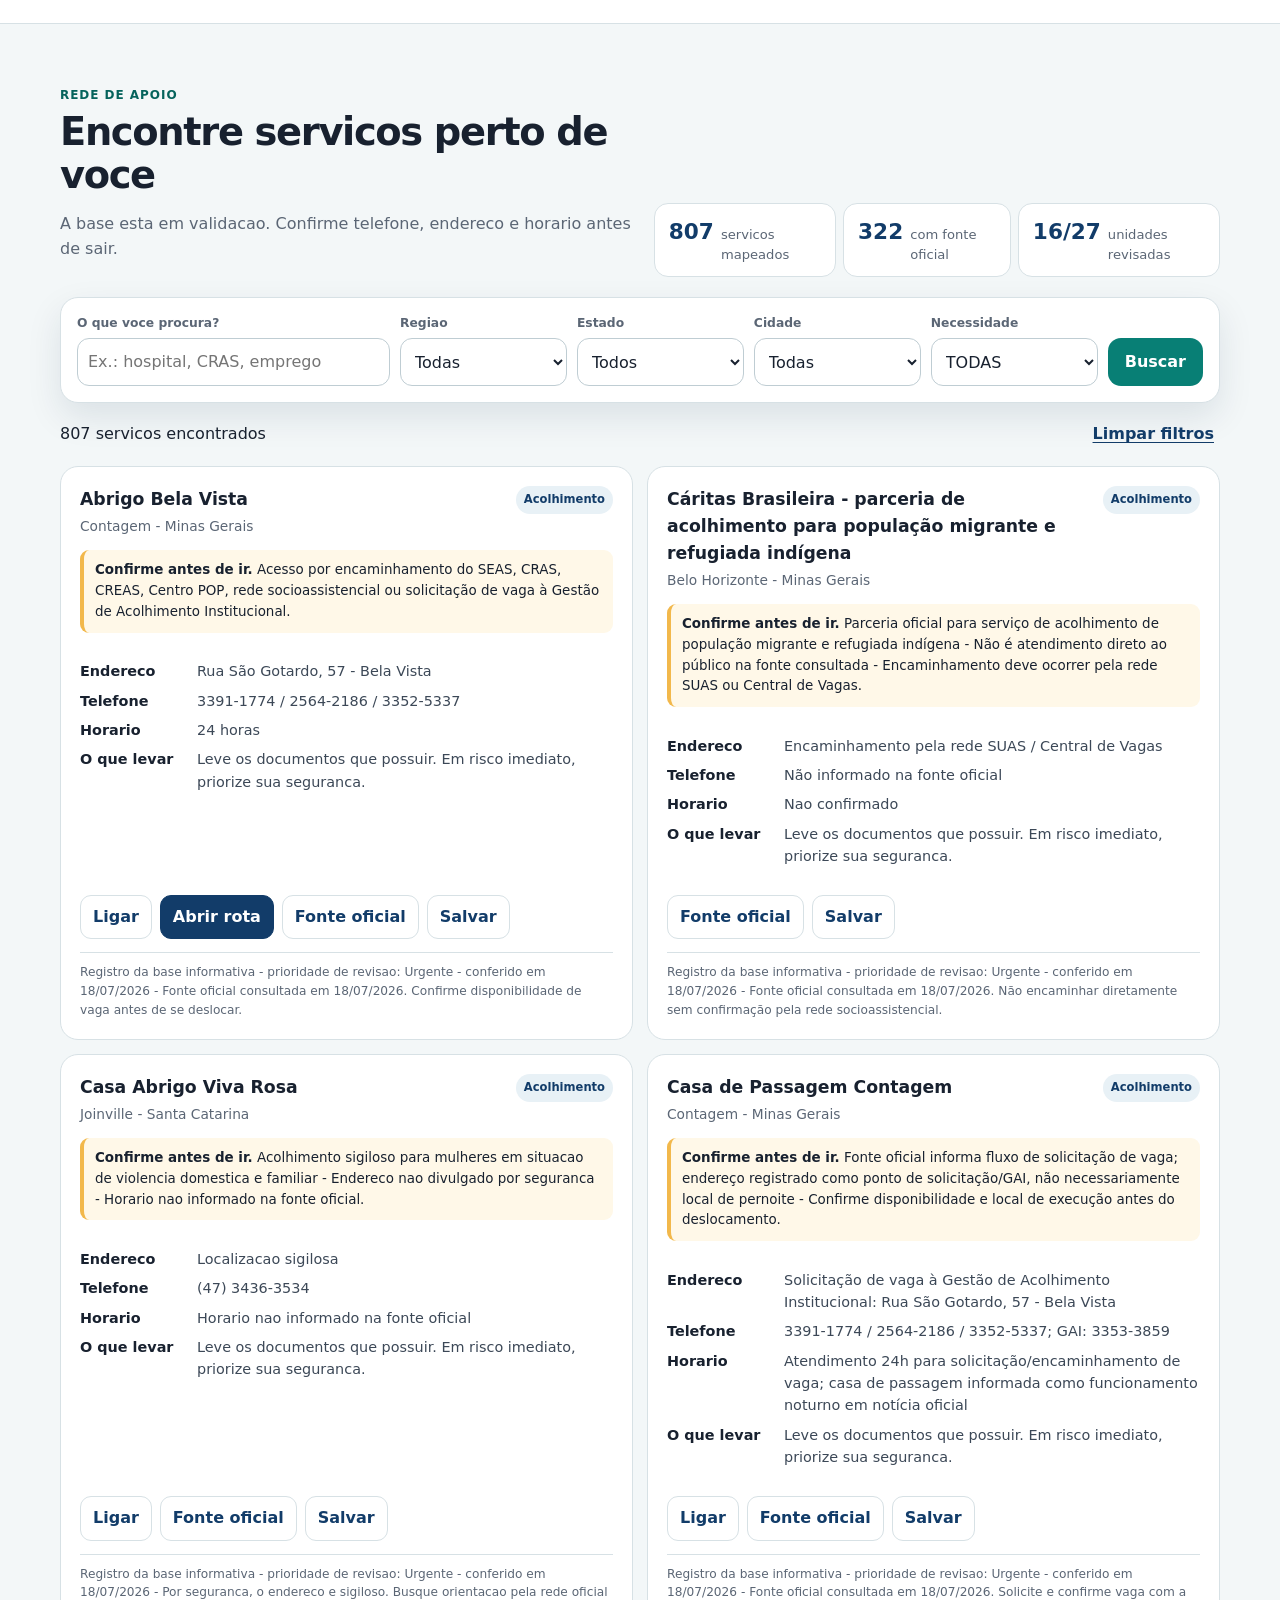
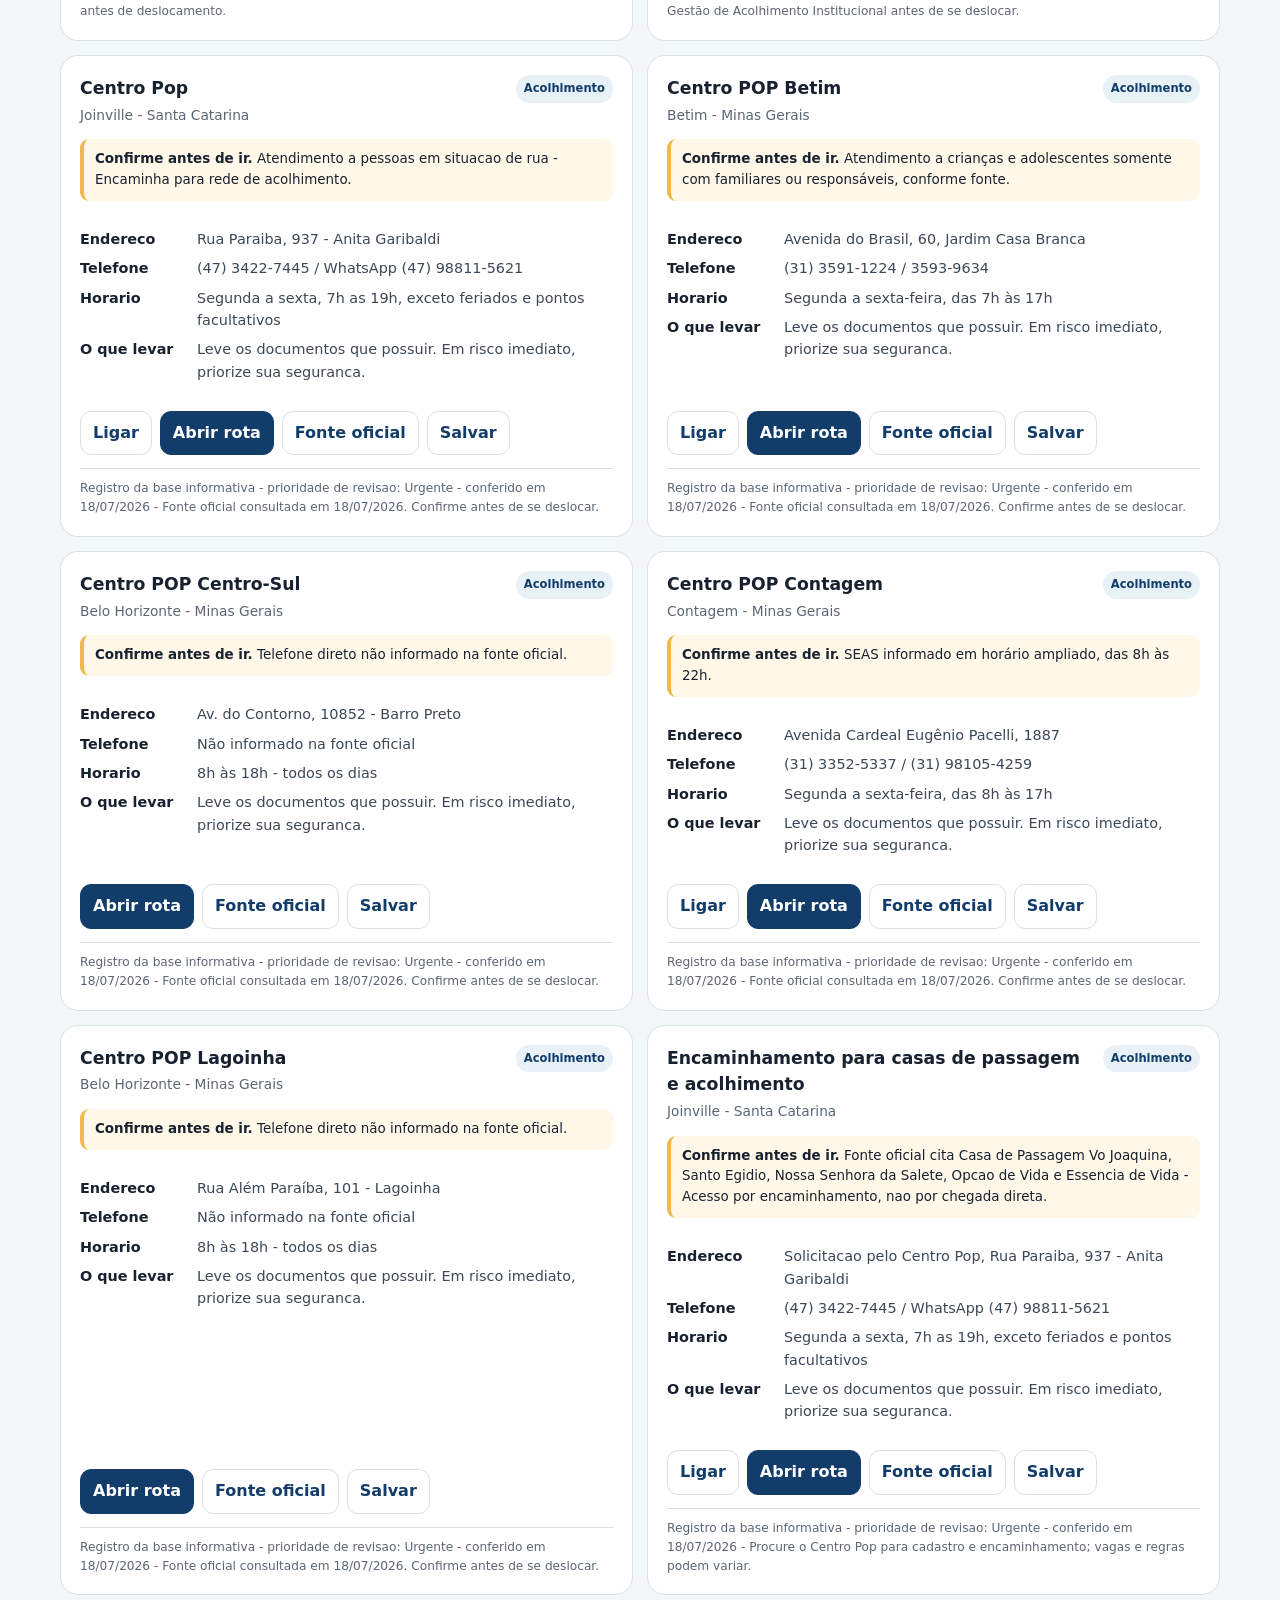
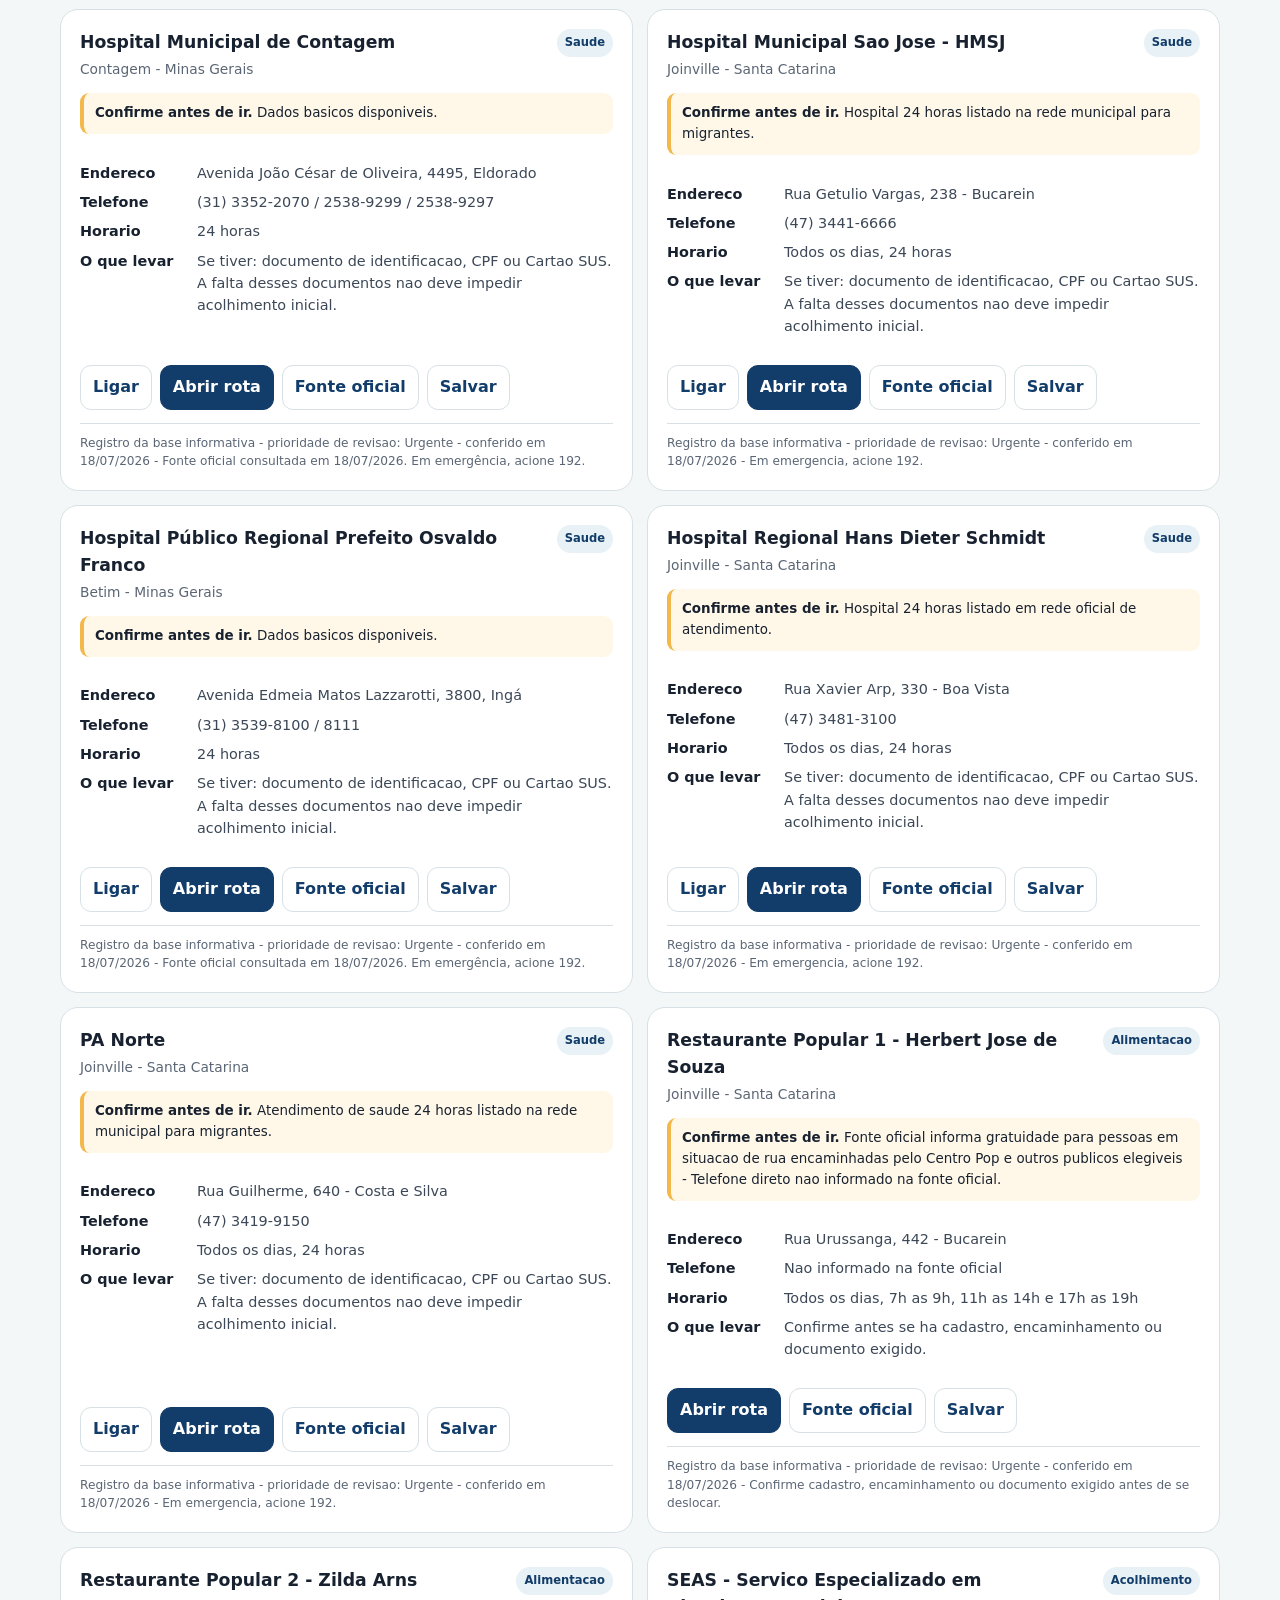
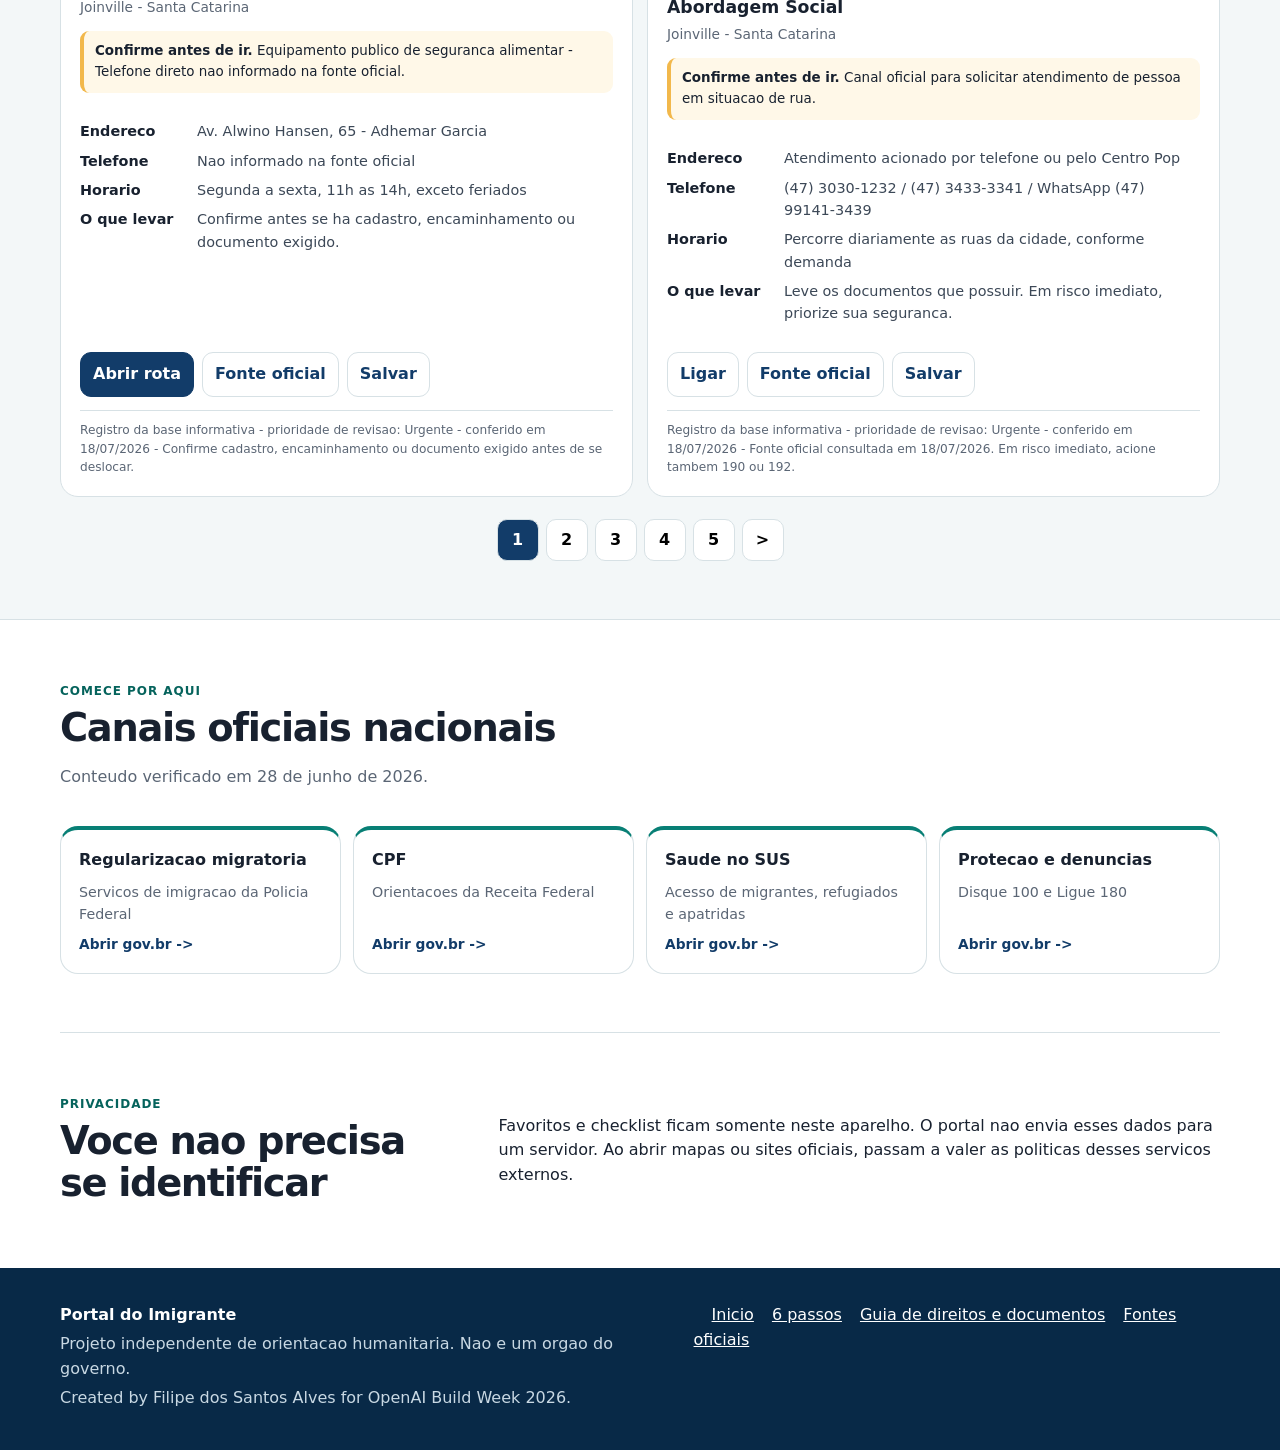
==== commit 94ece0d6: "Add rights guide and step explanations" ====
--- a/index.html
+++ b/index.html
@@ -12,6 +12,7 @@
   <link rel="icon" type="image/png" href="assets/logo.png">
   <link rel="manifest" href="manifest.webmanifest">
   <link rel="stylesheet" href="styles.css">
+  <link rel="stylesheet" href="steps.css">
   <link rel="stylesheet" href="language.css">
   <link rel="stylesheet" href="assets/brand.css">
 </head>
@@ -56,6 +57,7 @@
           <div class="hero-actions">
             <a class="button primary" href="#busca" data-i18n="findService">Encontrar um servico</a>
             <a class="button secondary" href="#passos" data-i18n="seeSteps">Ver os 6 passos</a>
+            <a class="button secondary" href="guia/index.html" data-i18n="rightsGuide">Guia de direitos e documentos</a>
           </div>
         </div>
         <div class="safety-card" role="note">
@@ -129,7 +131,7 @@
   <footer>
     <div class="wrap footer-row">
       <div><b>Portal do Imigrante</b><p data-i18n="footerNote">Projeto independente de orientacao humanitaria. Nao e um orgao do governo.</p><p>Created by Filipe dos Santos Alves for OpenAI Build Week 2026.</p></div>
-      <div><a href="#inicio" data-i18n="footerHome">Inicio</a><a href="#passos" data-i18n="footerSteps">6 passos</a><a href="#oficiais" data-i18n="footerSources">Fontes oficiais</a></div>
+      <div><a href="#inicio" data-i18n="footerHome">Inicio</a><a href="#passos" data-i18n="footerSteps">6 passos</a><a href="guia/index.html" data-i18n="rightsGuide">Guia de direitos e documentos</a><a href="#oficiais" data-i18n="footerSources">Fontes oficiais</a></div>
     </div>
   </footer>
   <div class="toast" id="toast" role="status" aria-live="polite"></div>
--- a/steps.css
+++ b/steps.css
@@ -0,0 +1,108 @@
+.steps {
+  align-items: start;
+}
+
+.step {
+  min-width: 0;
+}
+
+.step-actions {
+  display: grid;
+  gap: 8px;
+  margin-top: 14px;
+}
+
+.step-actions .text-button {
+  min-height: 38px;
+  padding: 6px 0;
+  text-align: left;
+}
+
+.step-explain-button {
+  width: 100%;
+  min-height: 44px;
+  display: flex;
+  align-items: center;
+  justify-content: space-between;
+  gap: 12px;
+  padding: 10px 12px;
+  border: 1px solid #afc3ce;
+  border-radius: 8px;
+  background: #fff;
+  color: var(--navy);
+  font-weight: 850;
+  text-align: left;
+}
+
+.step-explain-button:hover {
+  background: var(--wash);
+}
+
+.step-explain-button b {
+  width: 24px;
+  height: 24px;
+  flex: 0 0 24px;
+  display: grid;
+  place-items: center;
+  border-radius: 50%;
+  background: var(--navy);
+  color: #fff;
+  font-size: 1rem;
+}
+
+.step-detail {
+  display: grid;
+  gap: 12px;
+  margin-top: 14px;
+  padding: 14px;
+  border-left: 4px solid var(--teal);
+  border-radius: 6px;
+  background: var(--wash);
+}
+
+.step-detail[hidden] {
+  display: none;
+}
+
+.step-detail strong {
+  display: block;
+  color: var(--navy);
+  font-size: .79rem;
+  text-transform: uppercase;
+}
+
+.step-detail p {
+  min-height: 0;
+  margin: 3px 0 0;
+  color: #3c4857;
+  font-size: .86rem;
+}
+
+.step-detail .step-attention {
+  padding-top: 10px;
+  border-top: 1px solid var(--line);
+}
+
+.step-detail .step-attention strong {
+  color: #8a4d00;
+}
+
+body.contrast .step-explain-button,
+body.contrast .step-detail {
+  border-color: #fff;
+  background: #000;
+  color: #fff;
+}
+
+body.contrast .step-explain-button b {
+  background: #ffe600;
+  color: #000;
+}
+
+body.contrast .step-detail p {
+  color: #fff;
+}
+
+body.contrast .step-detail .step-attention strong {
+  color: #ffe600;
+}
--- a/language.css
+++ b/language.css
@@ -1,31 +1,38 @@
-.brand-mark {
-  background: #fff;
+.language {
+  display: inline-flex;
+  align-items: center;
+  gap: 3px;
+  padding: 3px;
   border: 1px solid var(--line);
-  overflow: hidden;
-}
-
-.brand-logo {
-  width: 100%;
-  height: 100%;
-  object-fit: contain;
-  transform: scale(1.3);
+  border-radius: 10px;
+  background: var(--wash);
 }
 
 .language .chip {
   display: inline-flex;
   align-items: center;
   justify-content: center;
-  gap: 6px;
-  min-width: 62px;
+  gap: 5px;
+  min-width: 54px;
+  min-height: 34px;
+  padding: 5px 7px;
+  border: 0;
+  border-radius: 7px;
+  line-height: 1;
 }
 
 .language-flag {
   display: block;
-  width: 22px;
-  height: 16px;
+  width: 20px;
+  height: 14px;
+  flex: 0 0 20px;
   border-radius: 2px;
   object-fit: cover;
   box-shadow: 0 0 0 1px rgba(8, 41, 71, 0.18);
+}
+
+.language .chip > span {
+  line-height: 1;
 }
 
 @media (max-width: 680px) {
@@ -46,5 +53,6 @@
   .language .chip {
     flex: 1;
     min-width: 0;
+    min-height: 38px;
   }
 }
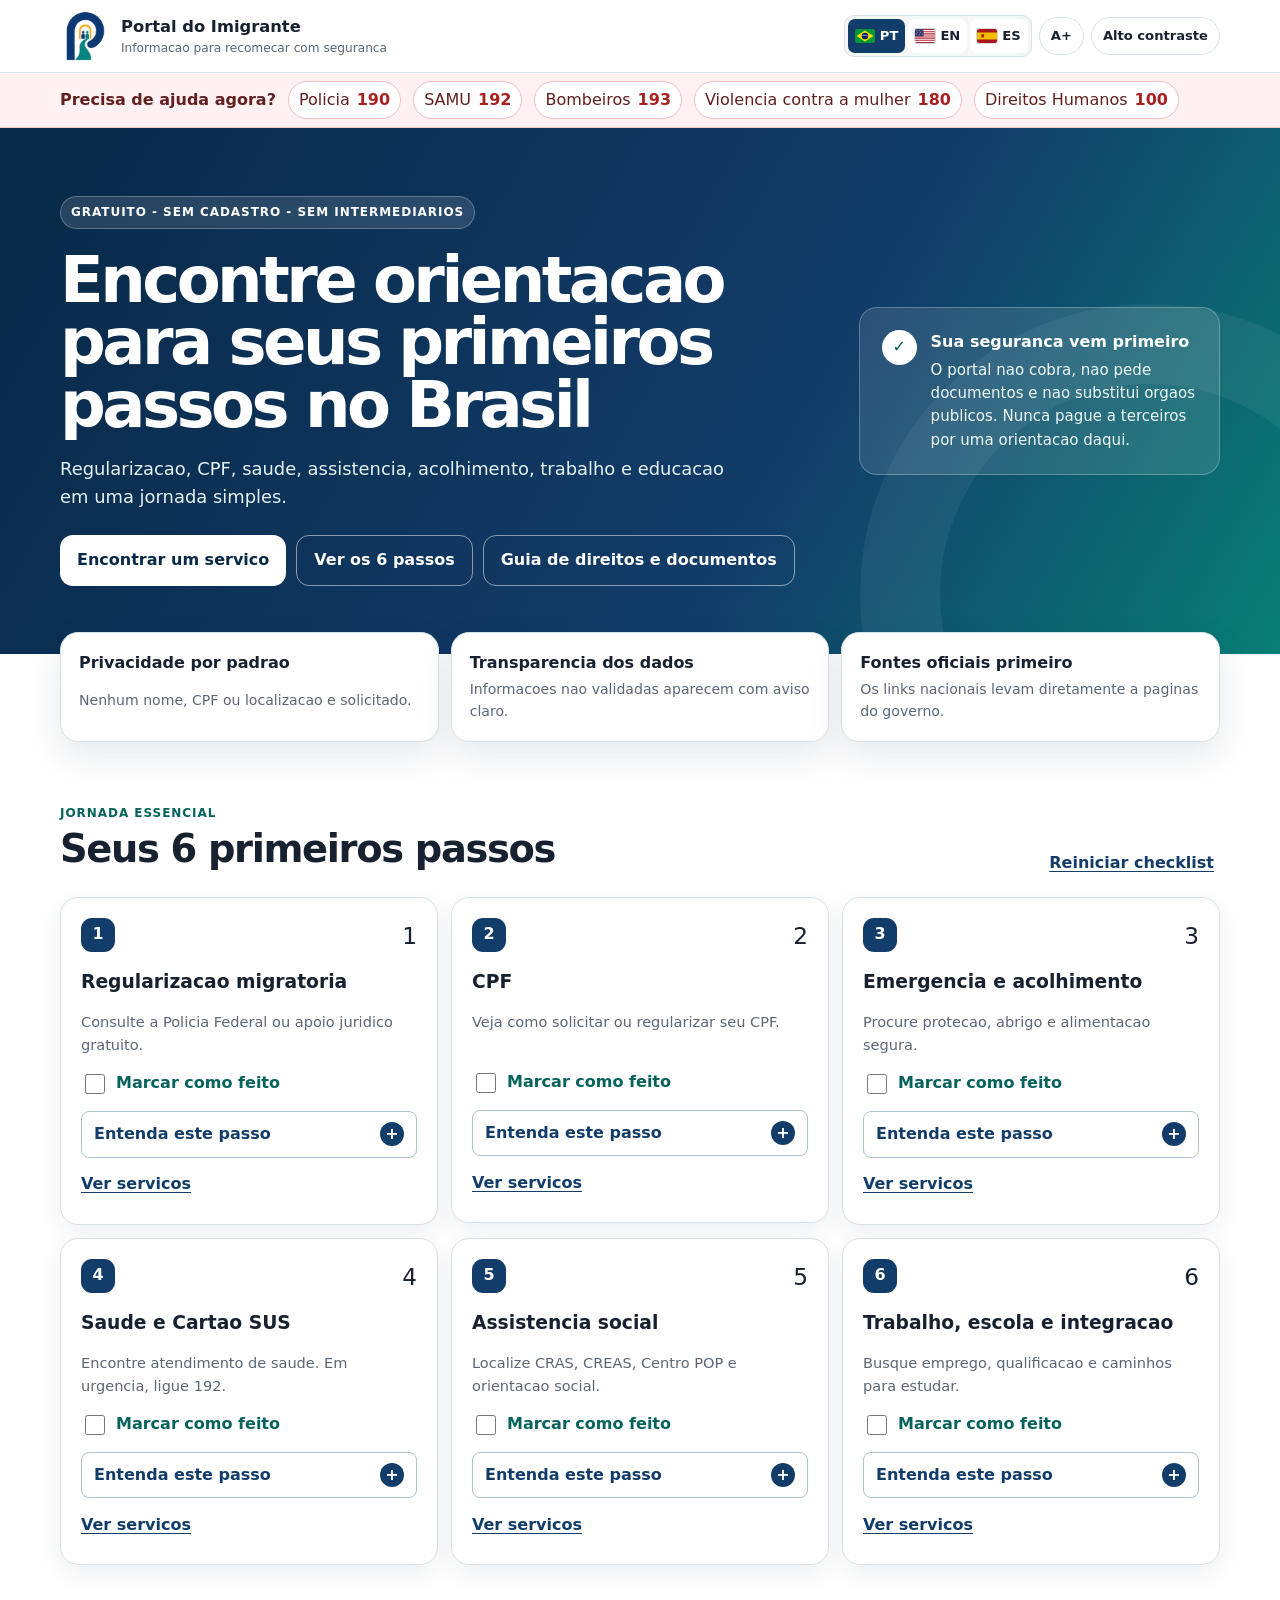
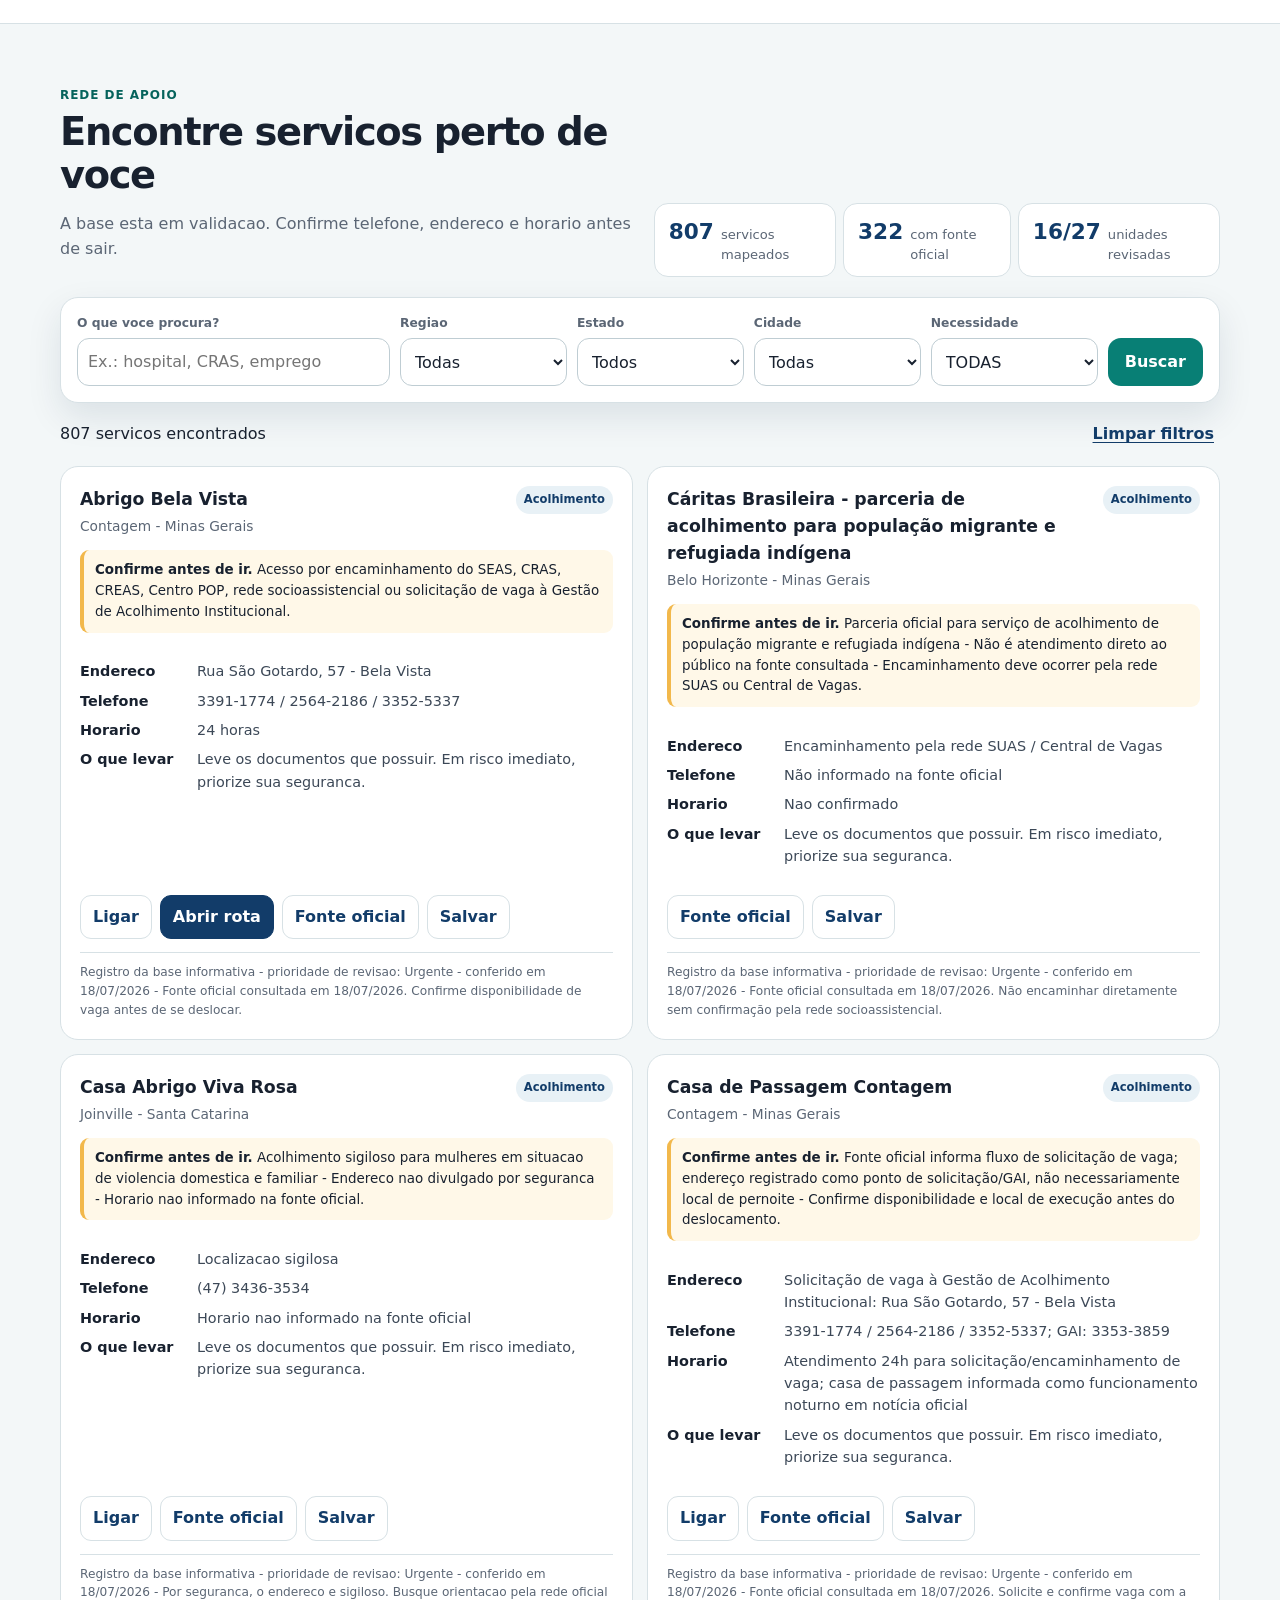
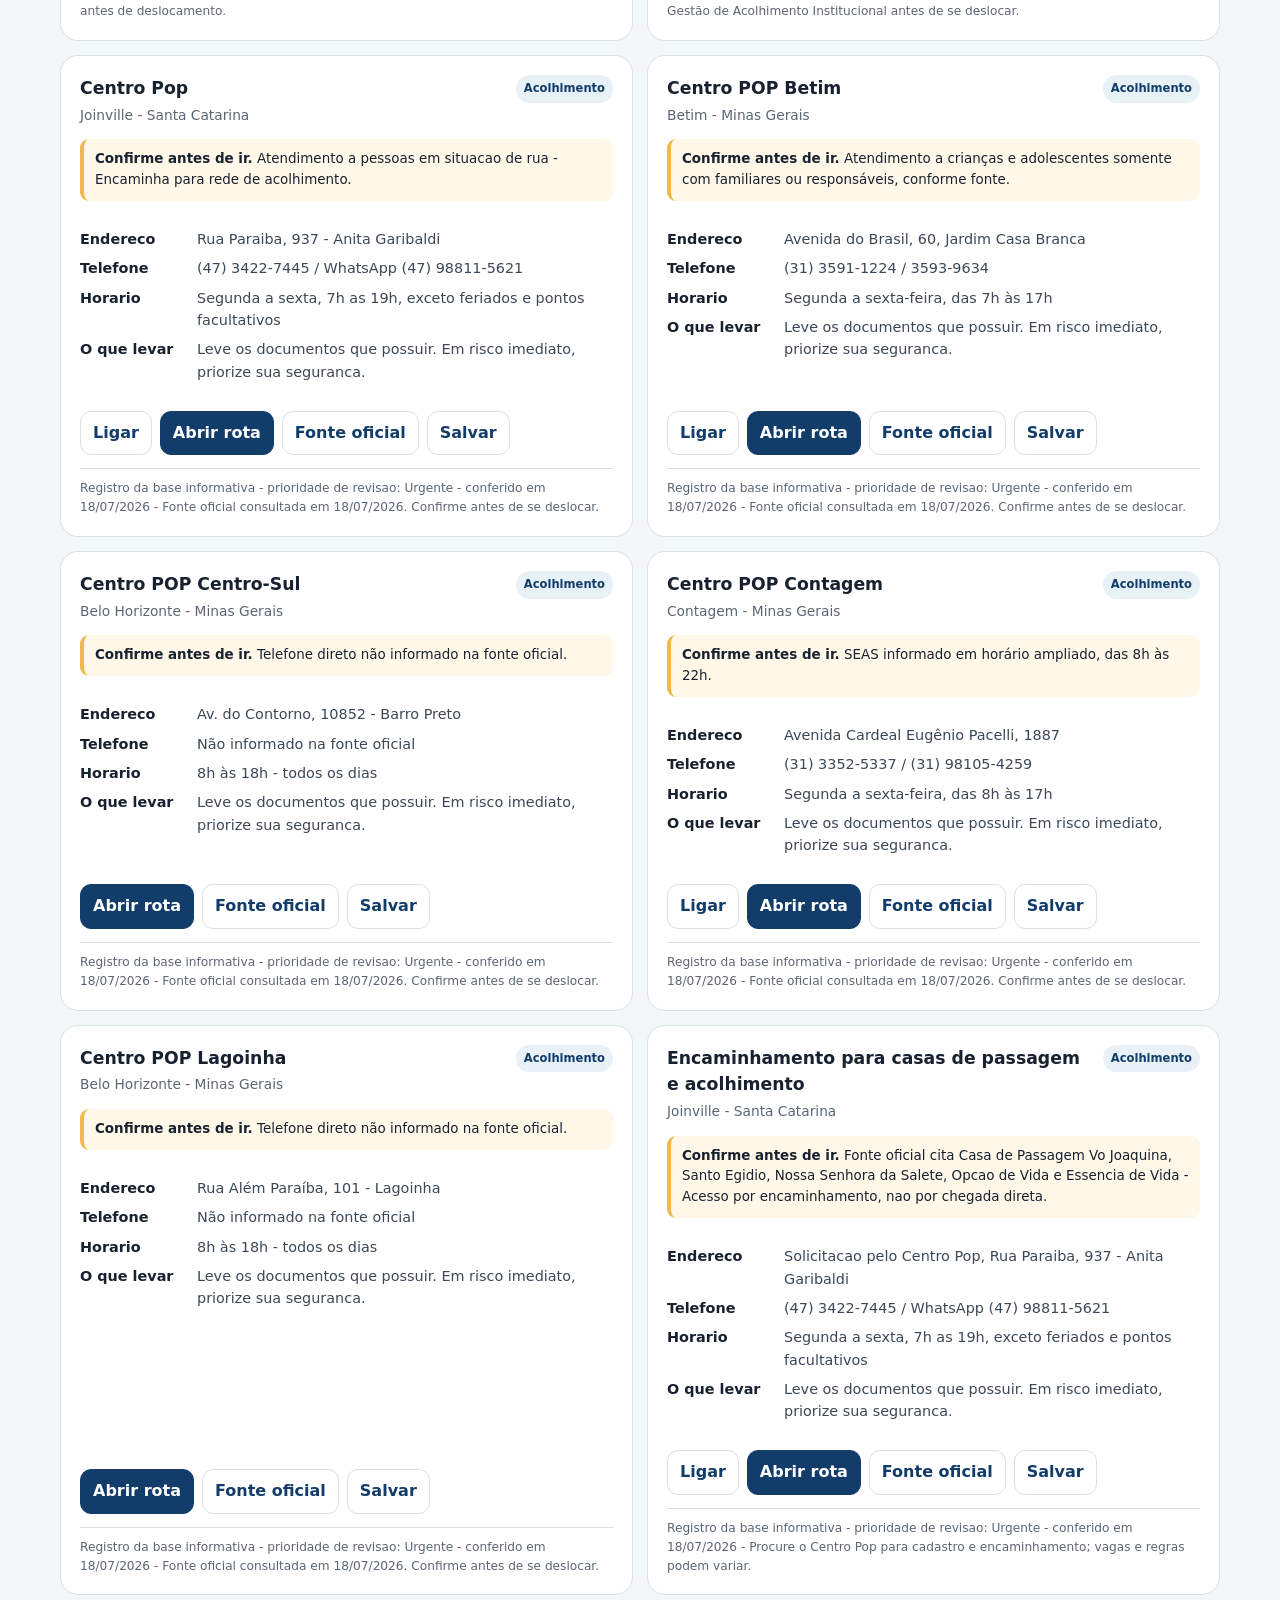
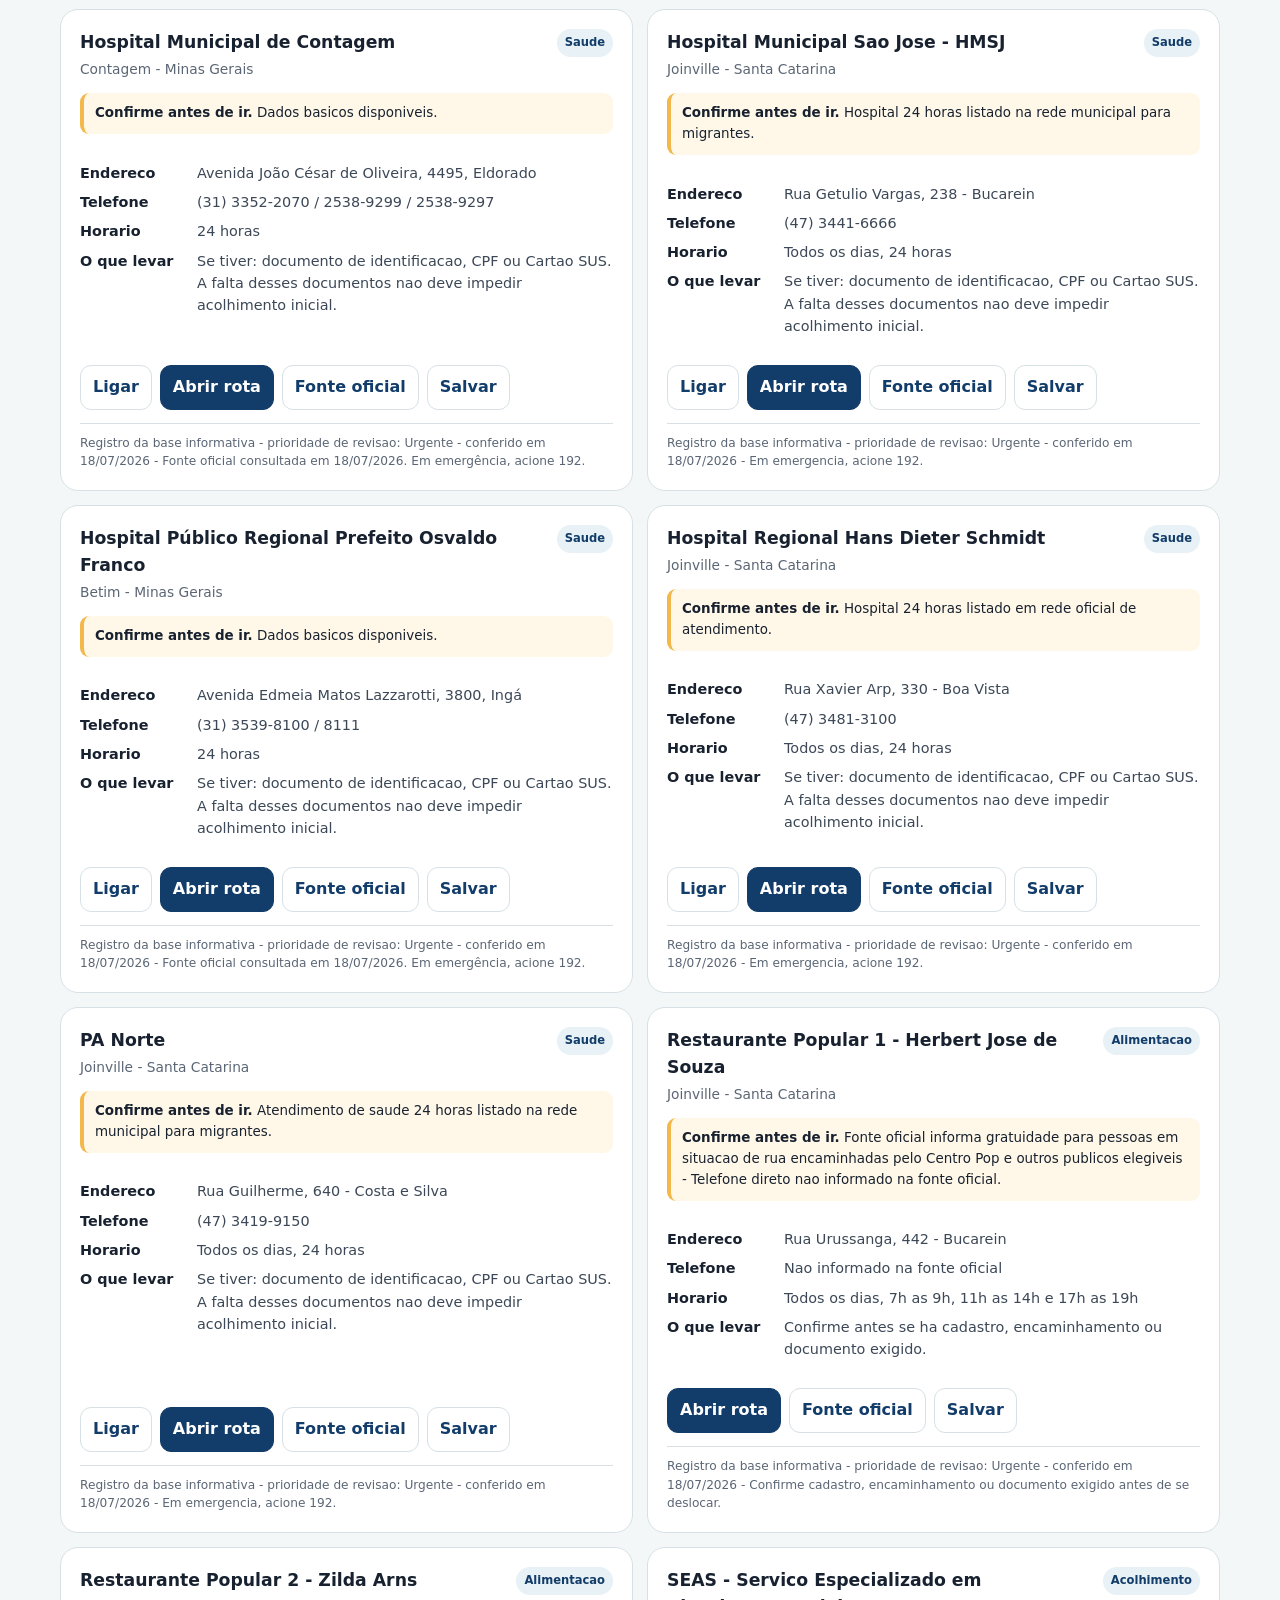
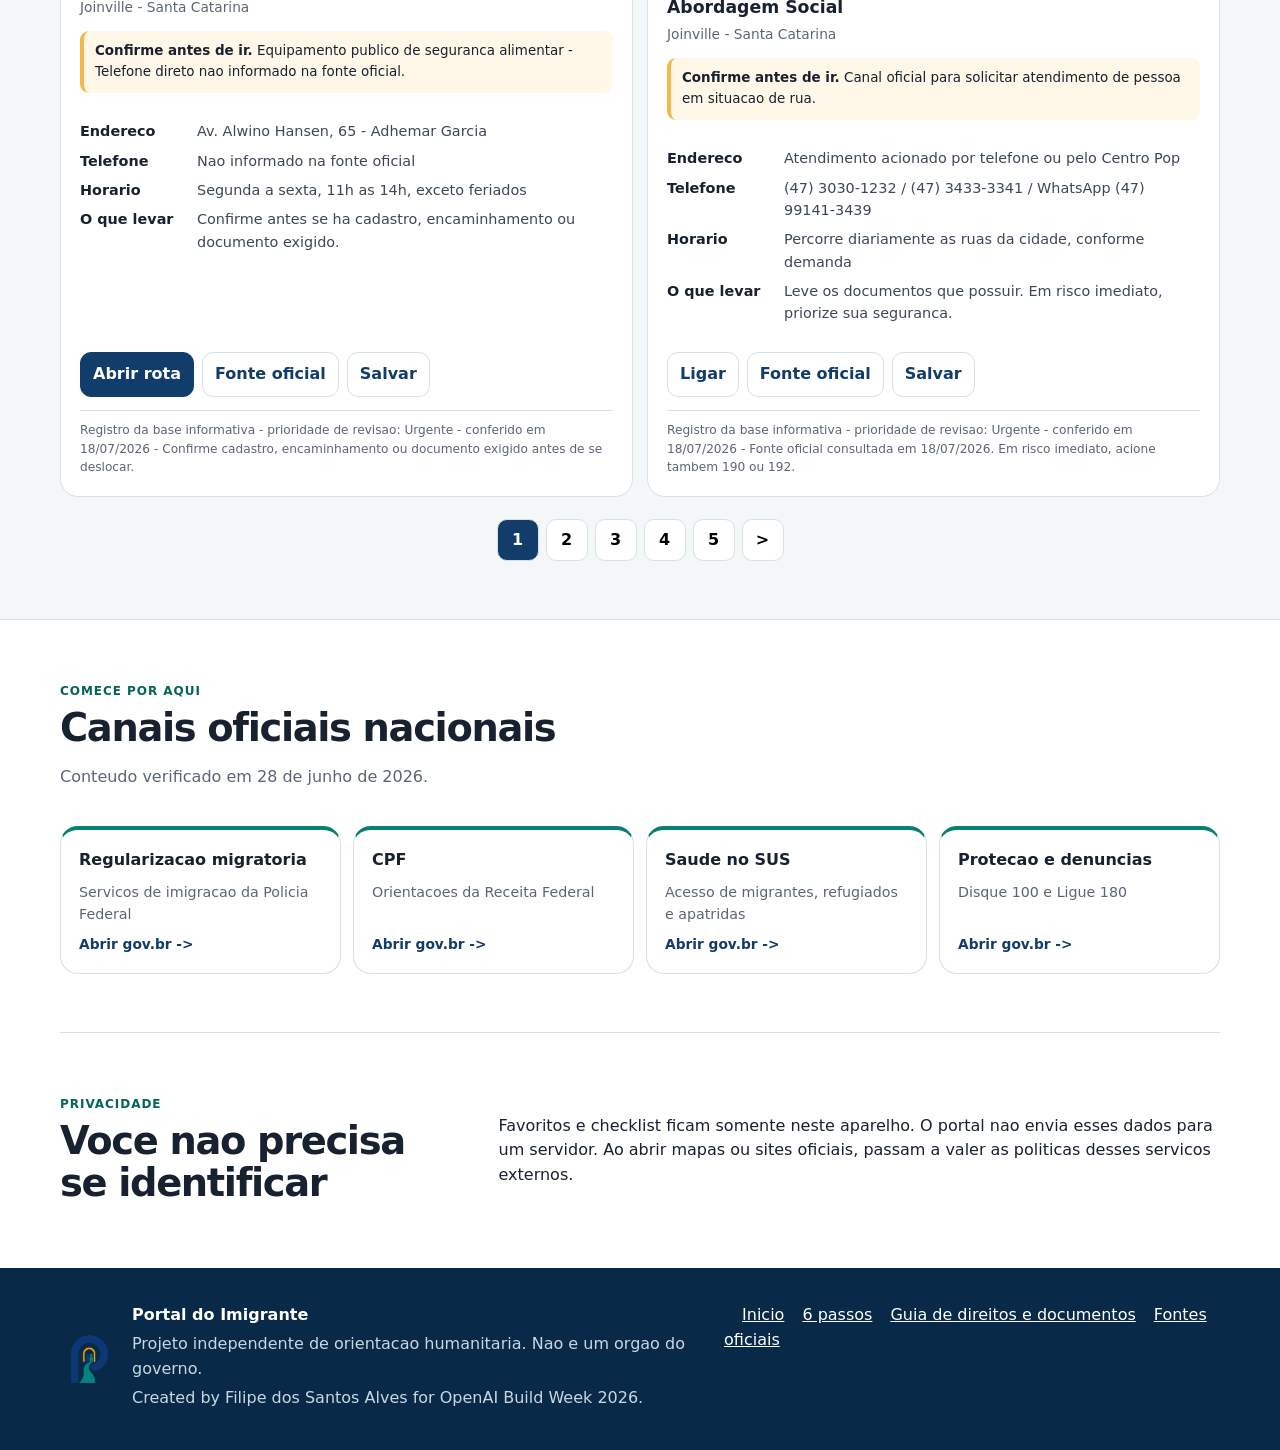
==== commit 5eedc51c: "Add logo to page footers" ====
--- a/index.html
+++ b/index.html
@@ -130,7 +130,7 @@
 
   <footer>
     <div class="wrap footer-row">
-      <div><b>Portal do Imigrante</b><p data-i18n="footerNote">Projeto independente de orientacao humanitaria. Nao e um orgao do governo.</p><p>Created by Filipe dos Santos Alves for OpenAI Build Week 2026.</p></div>
+      <div class="footer-brand"><img class="footer-logo" src="assets/logo.png" alt=""><div><b>Portal do Imigrante</b><p data-i18n="footerNote">Projeto independente de orientacao humanitaria. Nao e um orgao do governo.</p><p>Created by Filipe dos Santos Alves for OpenAI Build Week 2026.</p></div></div>
       <div><a href="#inicio" data-i18n="footerHome">Inicio</a><a href="#passos" data-i18n="footerSteps">6 passos</a><a href="guia/index.html" data-i18n="rightsGuide">Guia de direitos e documentos</a><a href="#oficiais" data-i18n="footerSources">Fontes oficiais</a></div>
     </div>
   </footer>
--- a/assets/brand.css
+++ b/assets/brand.css
@@ -19,10 +19,39 @@
   transform-origin: center;
 }
 
+.footer-brand {
+  display: flex;
+  align-items: center;
+  gap: 14px;
+  text-align: left;
+}
+
+.footer-logo {
+  display: block;
+  width: 58px;
+  height: 58px;
+  flex: 0 0 58px;
+  object-fit: contain;
+}
+
+.footer-brand > div {
+  min-width: 0;
+}
+
 @media (max-width: 680px) {
   .brand-mark {
     width: 44px;
     height: 44px;
     flex-basis: 44px;
   }
+
+  .footer-brand {
+    align-items: flex-start;
+  }
+
+  .footer-logo {
+    width: 50px;
+    height: 50px;
+    flex-basis: 50px;
+  }
 }
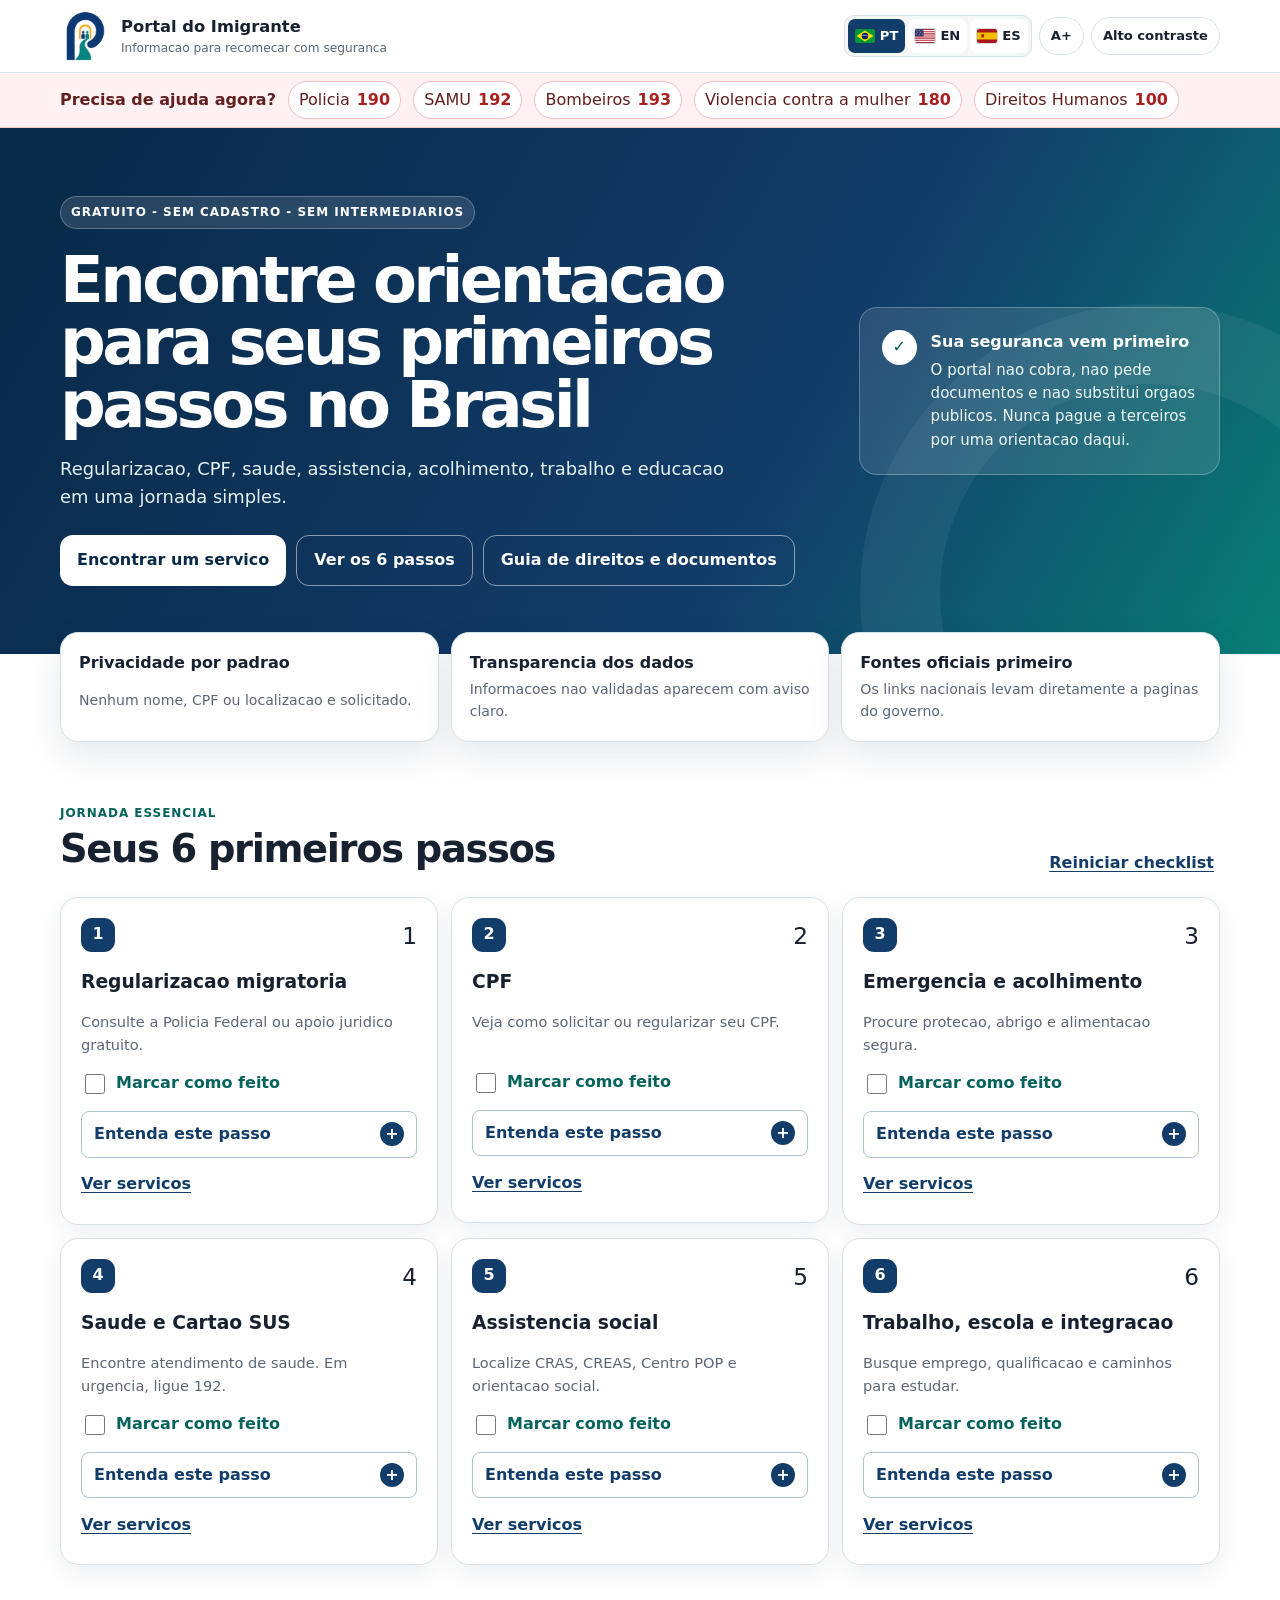
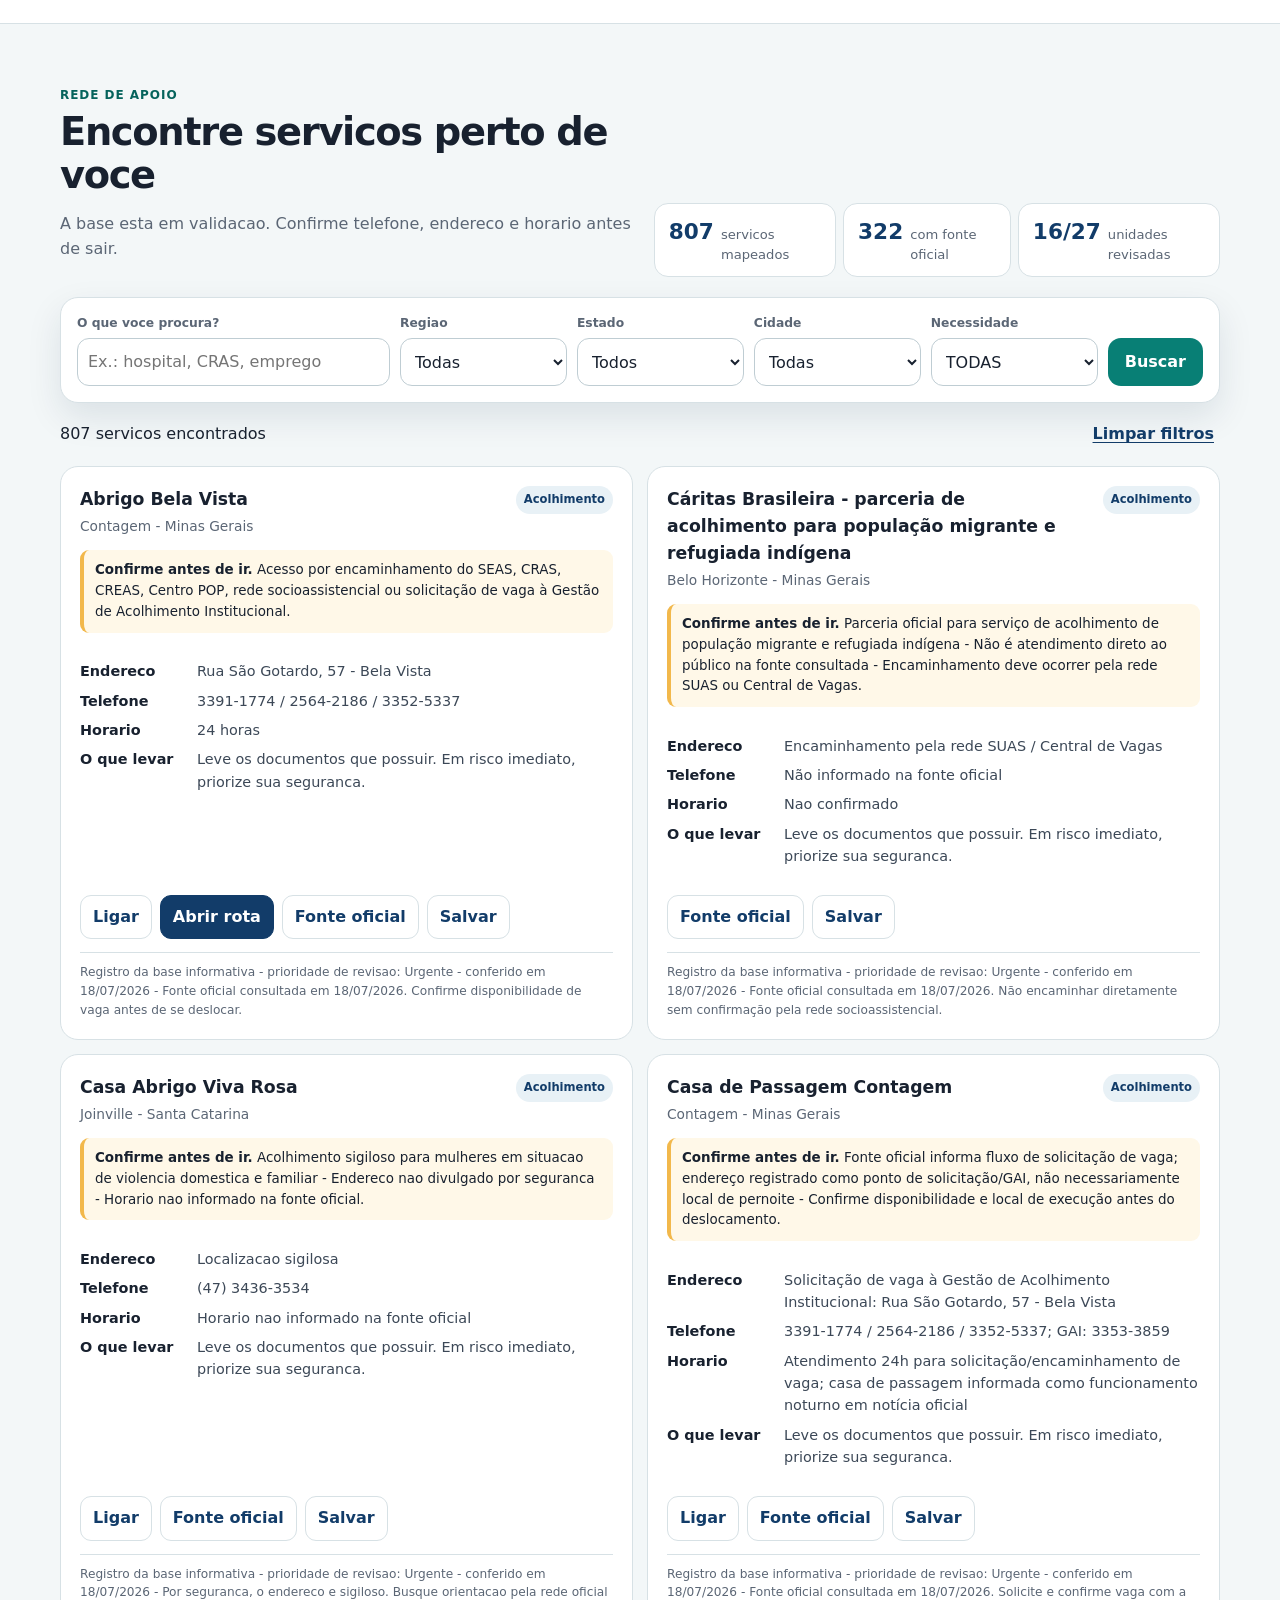
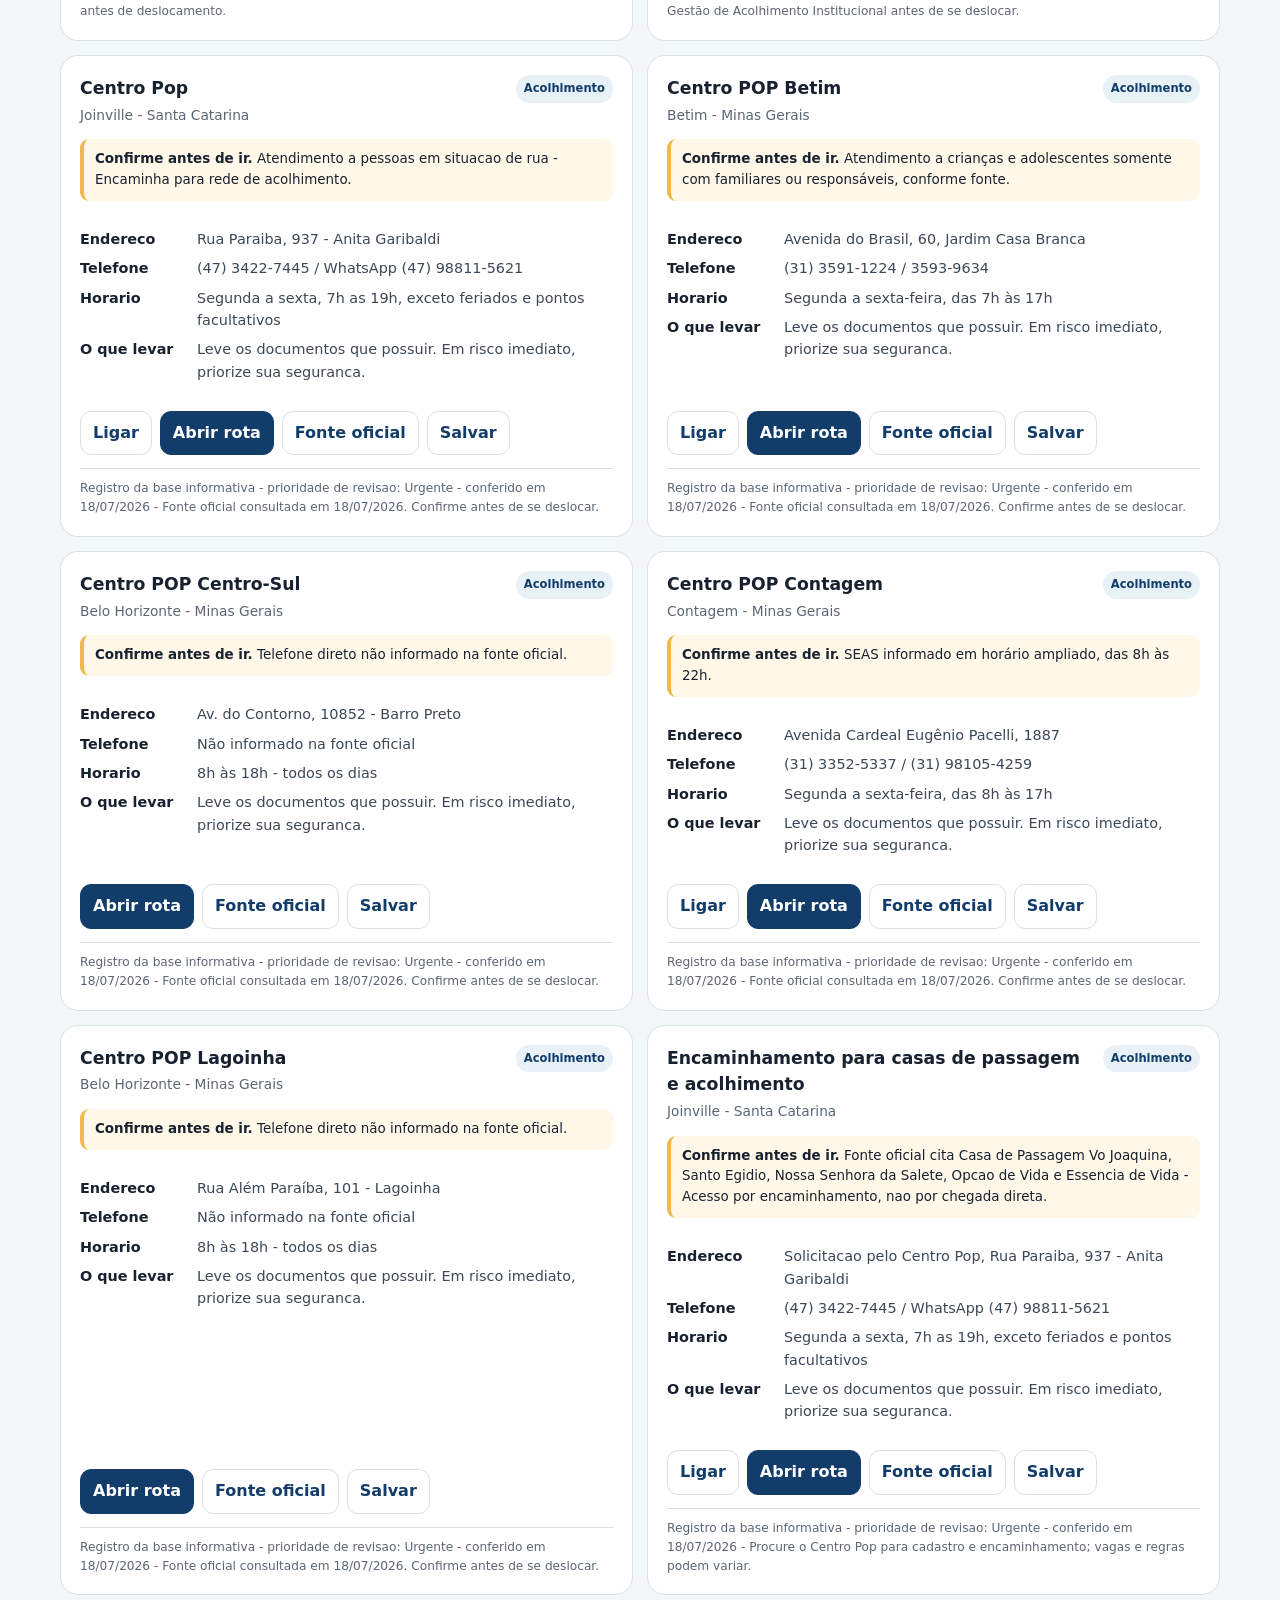
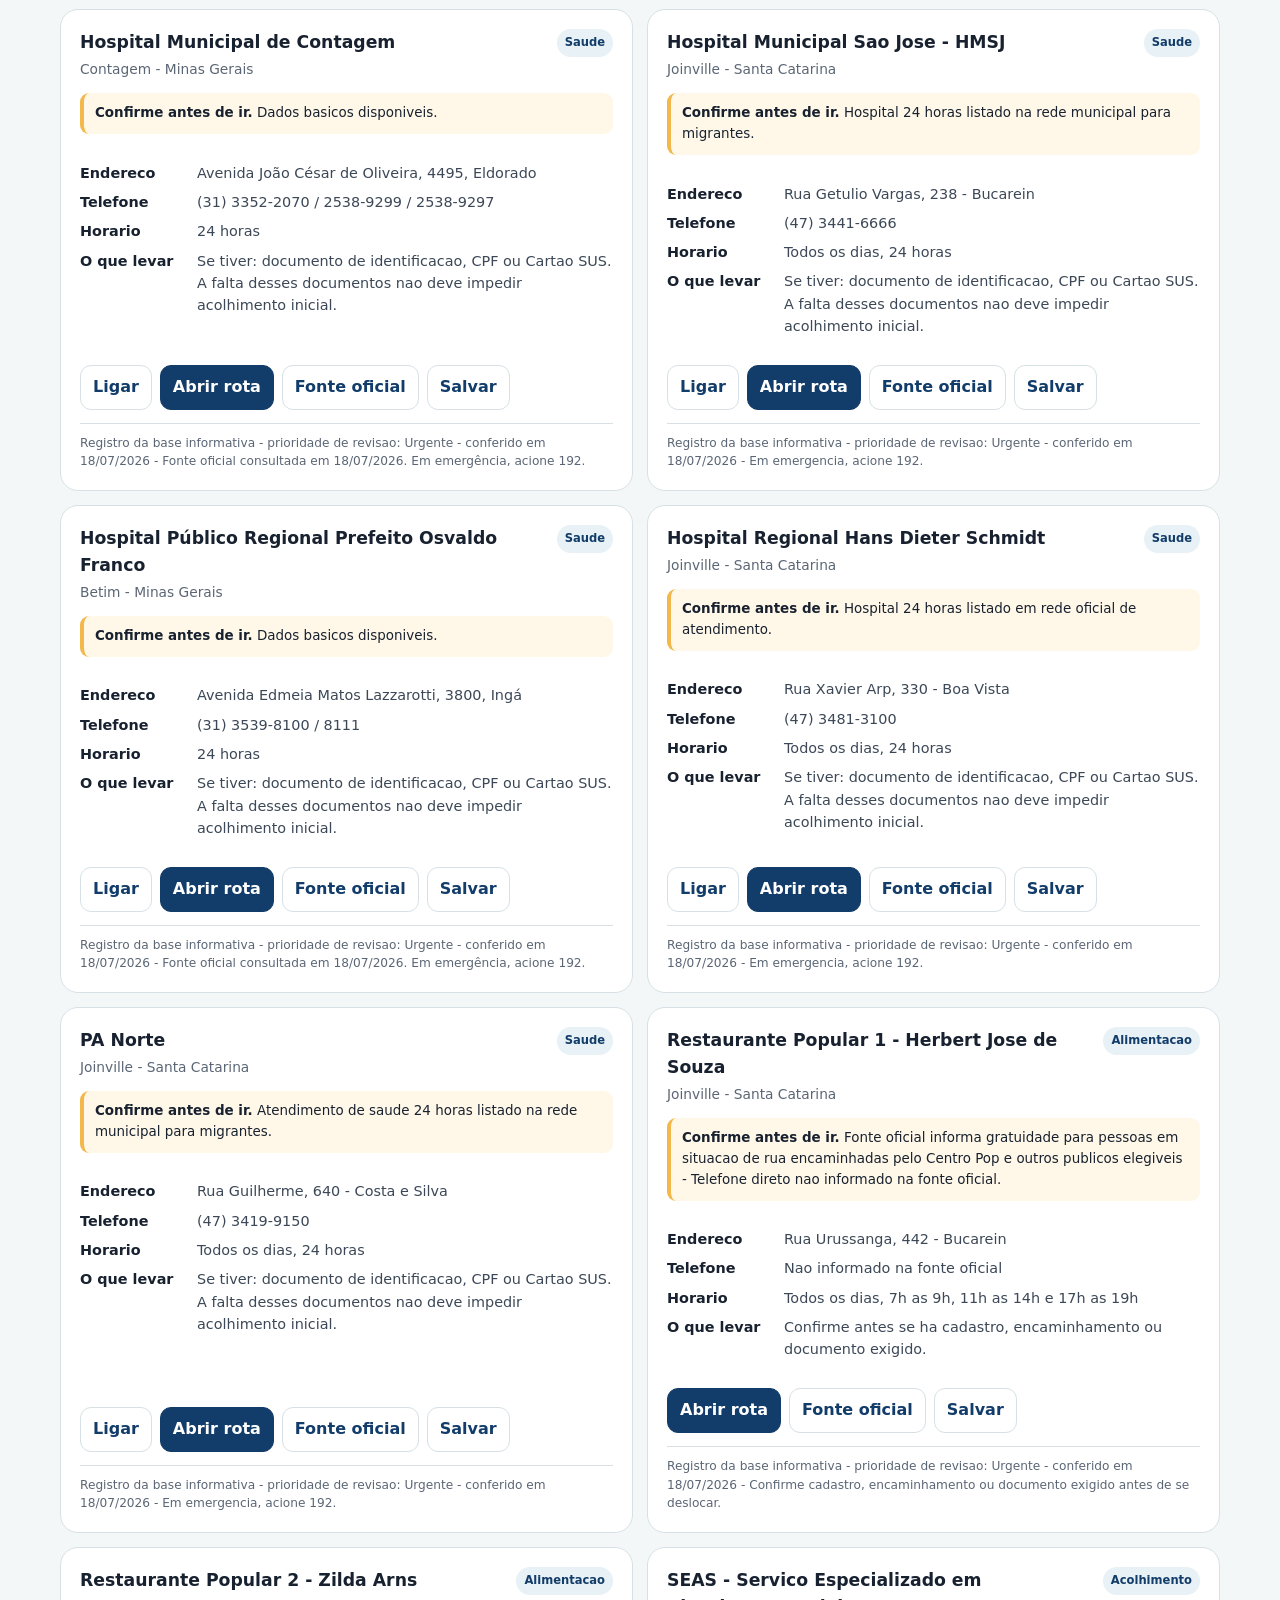
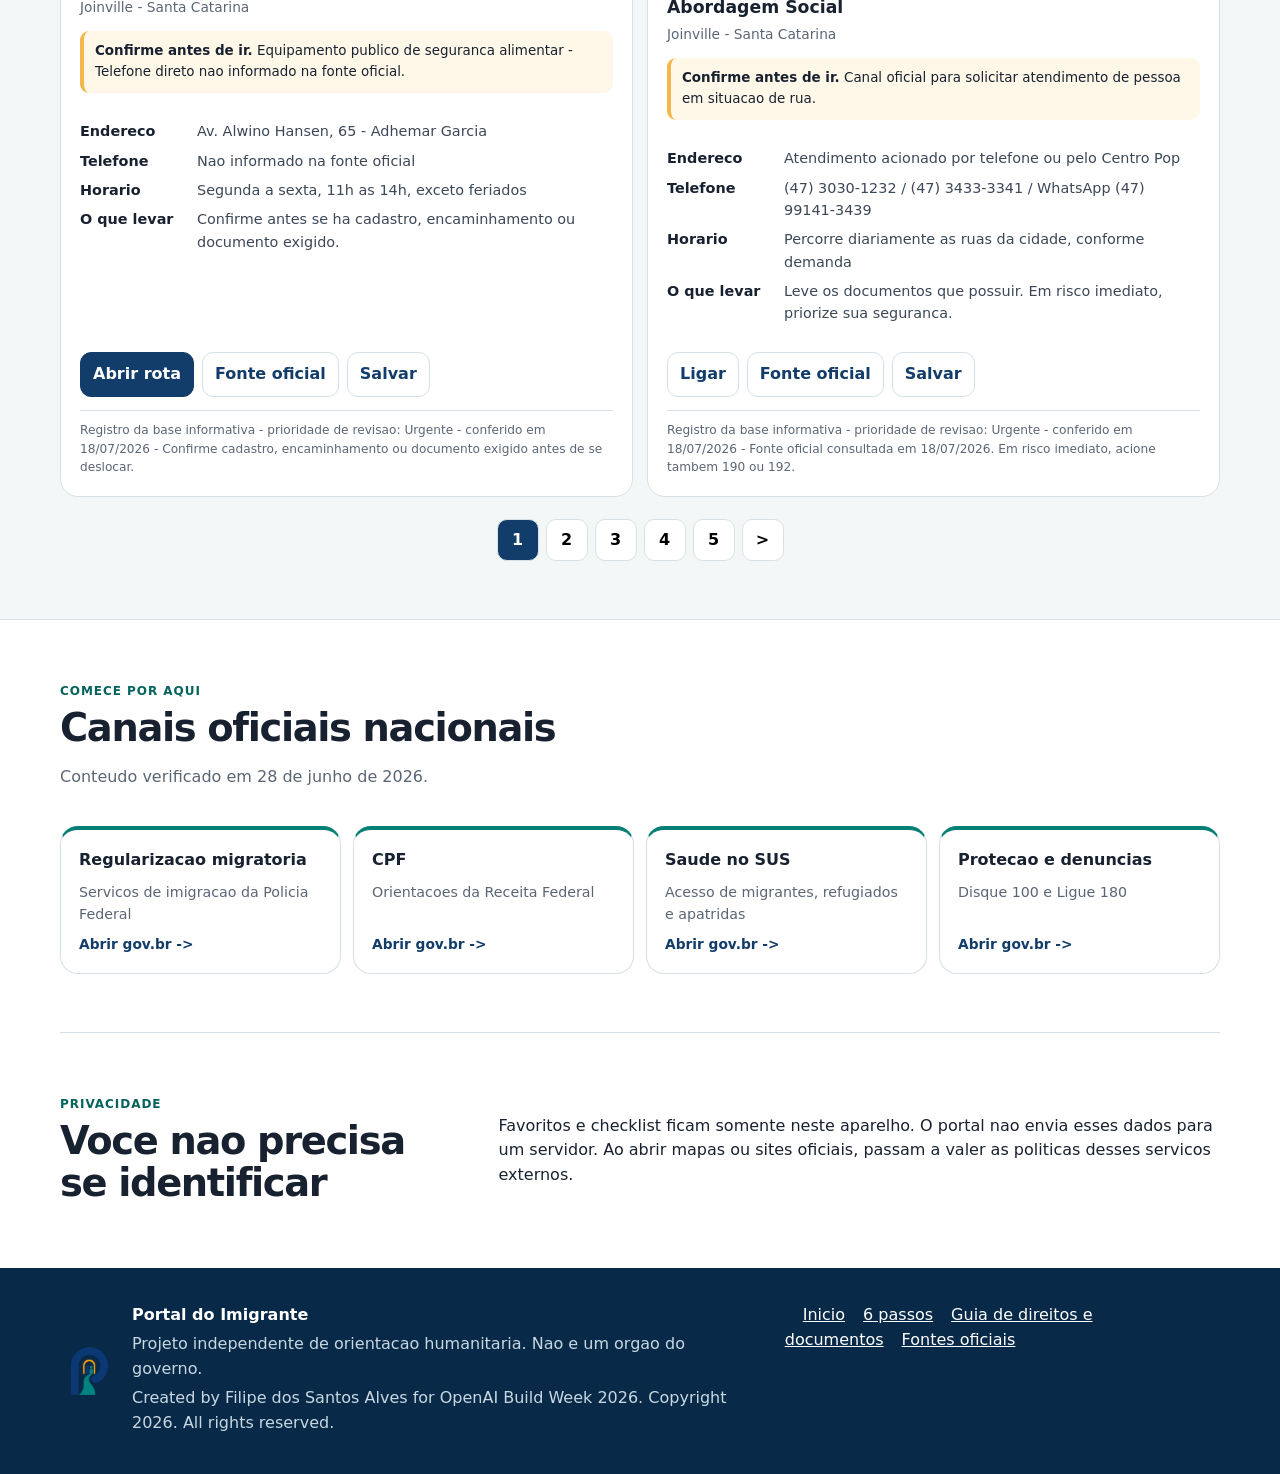
==== commit 89d8fe91: "Improve security, privacy and copyright protection" ====
--- a/index.html
+++ b/index.html
@@ -6,7 +6,8 @@
   <meta name="description" content="Orientacao gratuita e segura para migrantes e refugiados encontrarem servicos essenciais no Brasil.">
   <meta name="theme-color" content="#123c69">
   <meta name="color-scheme" content="light dark">
-  <meta http-equiv="Content-Security-Policy" content="default-src 'self'; style-src 'self'; script-src 'self'; img-src 'self' data:; connect-src 'self'; object-src 'none'; base-uri 'self'; form-action 'self'">
+  <meta name="referrer" content="no-referrer">
+  <meta http-equiv="Content-Security-Policy" content="default-src 'none'; base-uri 'self'; form-action 'self'; script-src 'self'; style-src 'self'; img-src 'self' data:; font-src 'self'; connect-src 'self'; manifest-src 'self'; worker-src 'self'; object-src 'none'; frame-src 'none'; child-src 'none'; media-src 'none'; upgrade-insecure-requests">
   <meta property="og:image" content="https://filipedossantosalves-cloud.github.io/portal-do-imigrante/assets/logo.png">
   <title>Portal do Imigrante | Orientacao segura e gratuita</title>
   <link rel="icon" type="image/png" href="assets/logo.png">
@@ -130,7 +131,7 @@
 
   <footer>
     <div class="wrap footer-row">
-      <div class="footer-brand"><img class="footer-logo" src="assets/logo.png" alt=""><div><b>Portal do Imigrante</b><p data-i18n="footerNote">Projeto independente de orientacao humanitaria. Nao e um orgao do governo.</p><p>Created by Filipe dos Santos Alves for OpenAI Build Week 2026.</p></div></div>
+      <div class="footer-brand"><img class="footer-logo" src="assets/logo.png" alt=""><div><b>Portal do Imigrante</b><p data-i18n="footerNote">Projeto independente de orientacao humanitaria. Nao e um orgao do governo.</p><p>Created by Filipe dos Santos Alves for OpenAI Build Week 2026. Copyright 2026. All rights reserved.</p></div></div>
       <div><a href="#inicio" data-i18n="footerHome">Inicio</a><a href="#passos" data-i18n="footerSteps">6 passos</a><a href="guia/index.html" data-i18n="rightsGuide">Guia de direitos e documentos</a><a href="#oficiais" data-i18n="footerSources">Fontes oficiais</a></div>
     </div>
   </footer>
